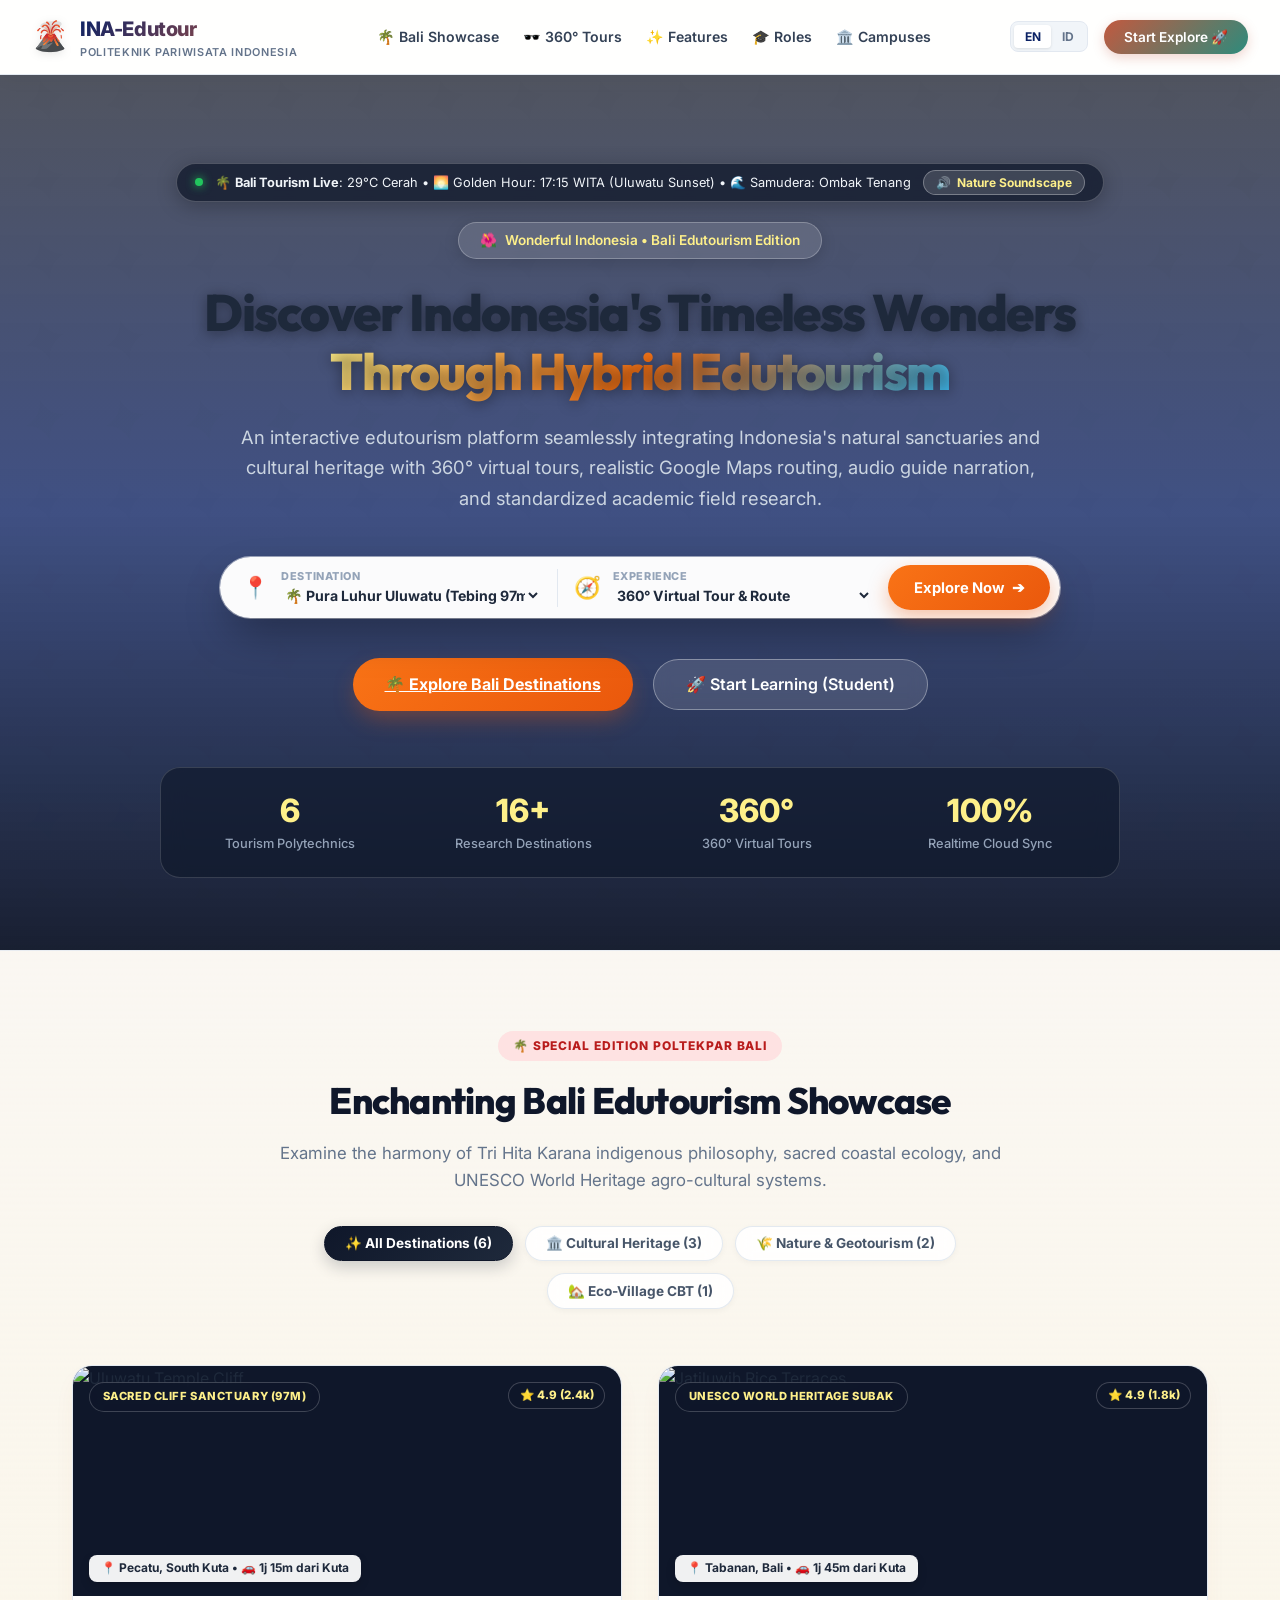
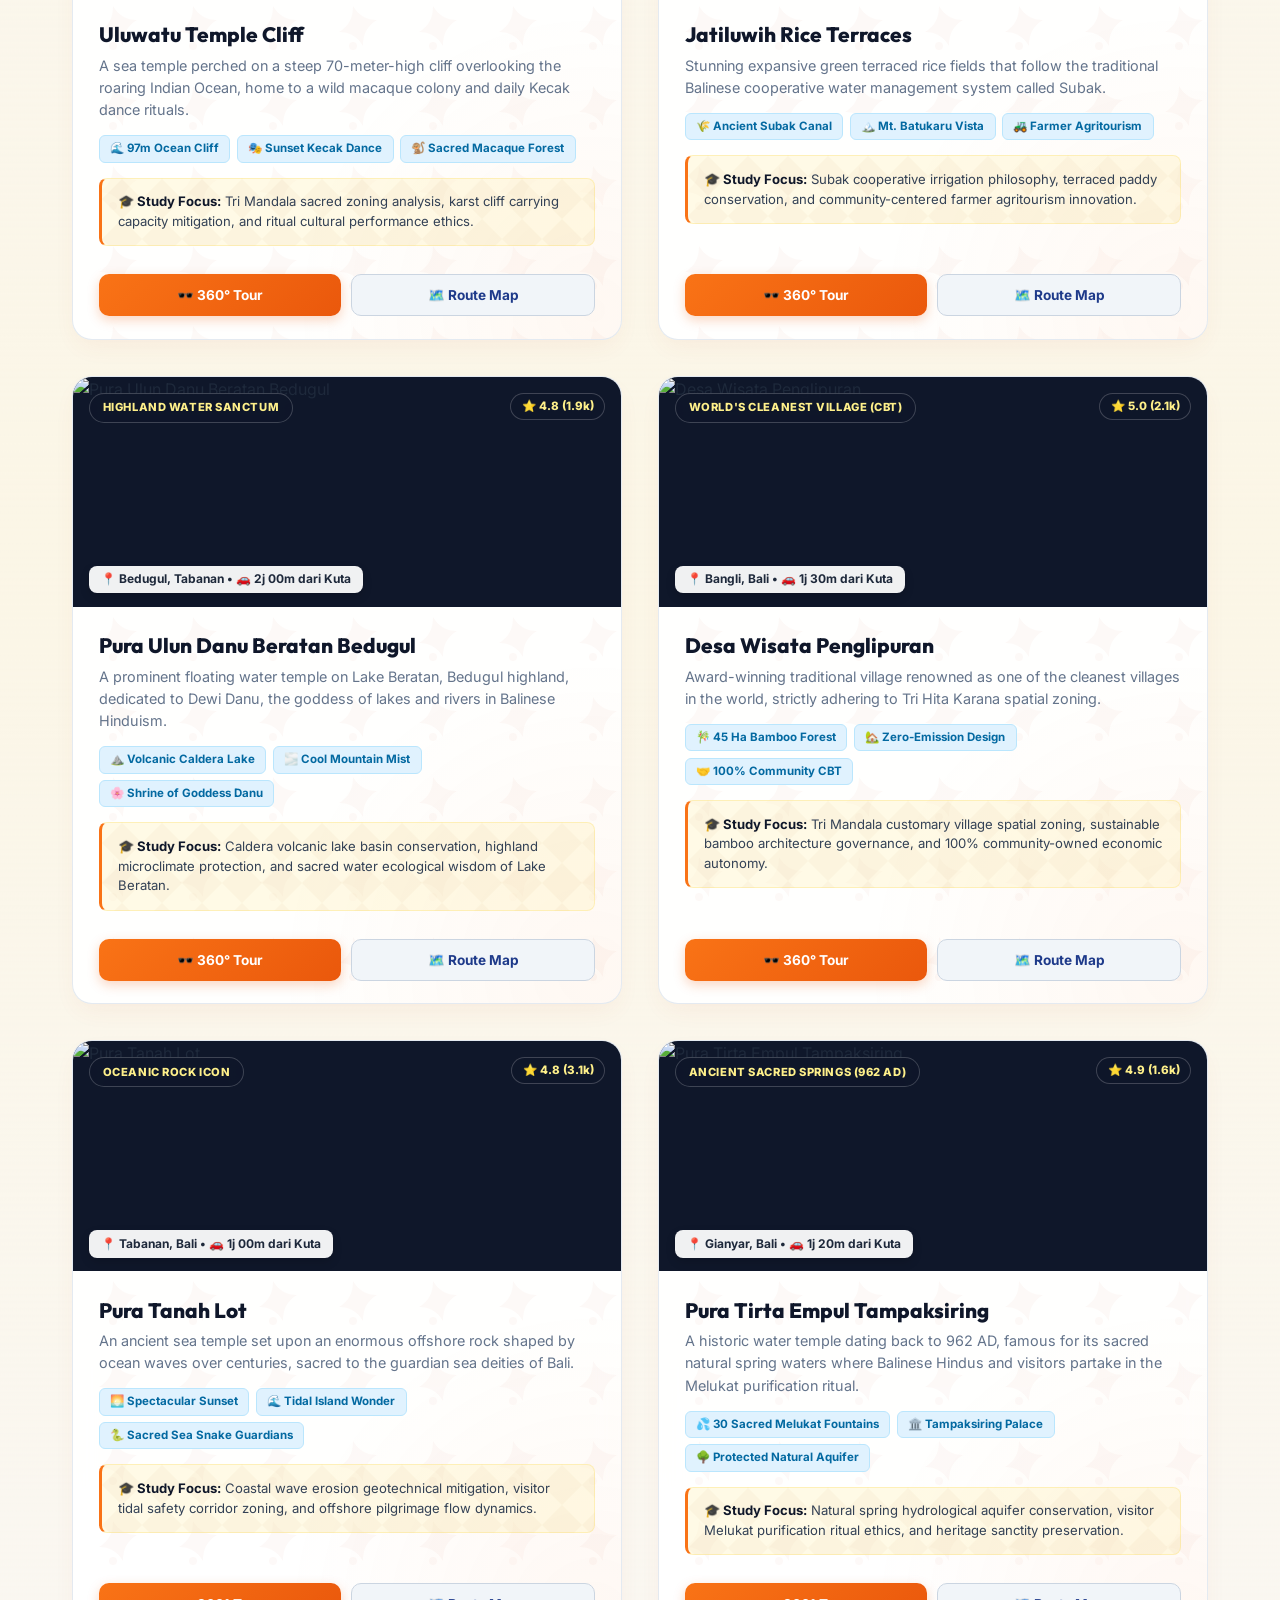
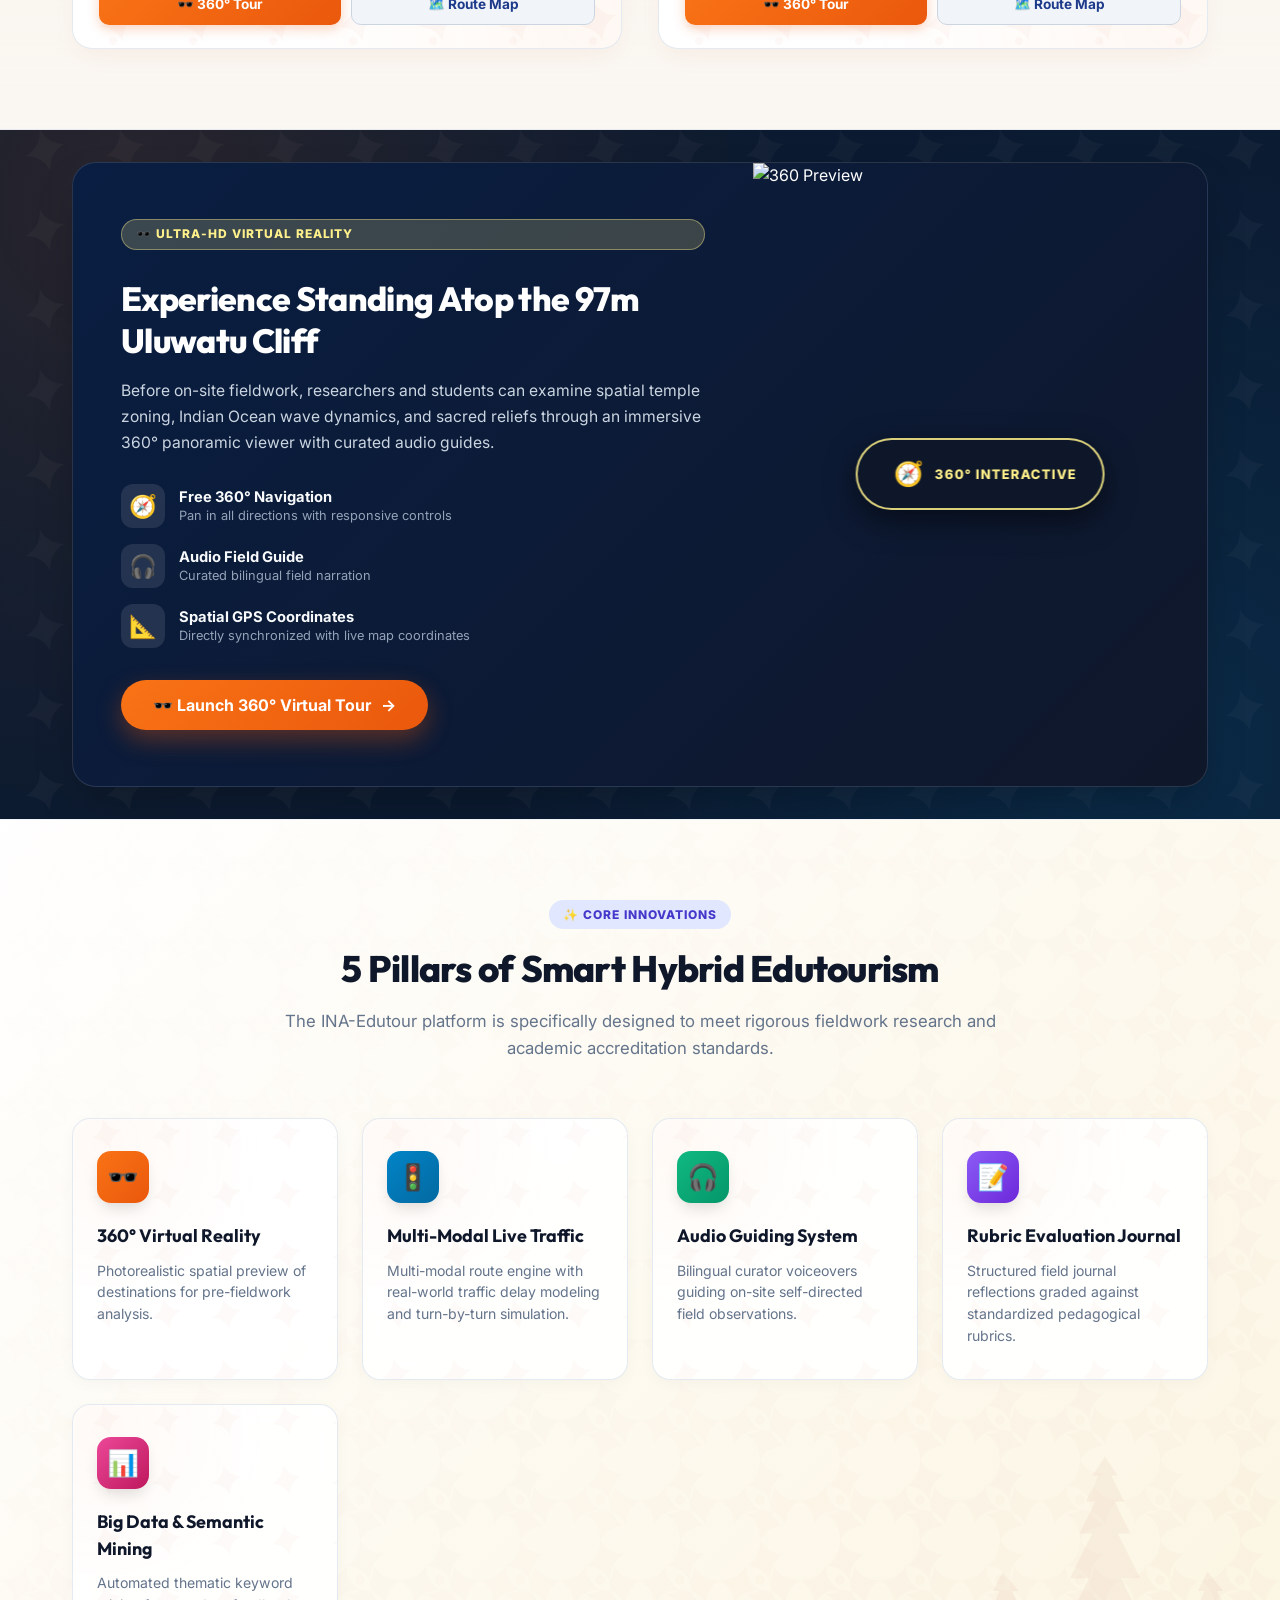
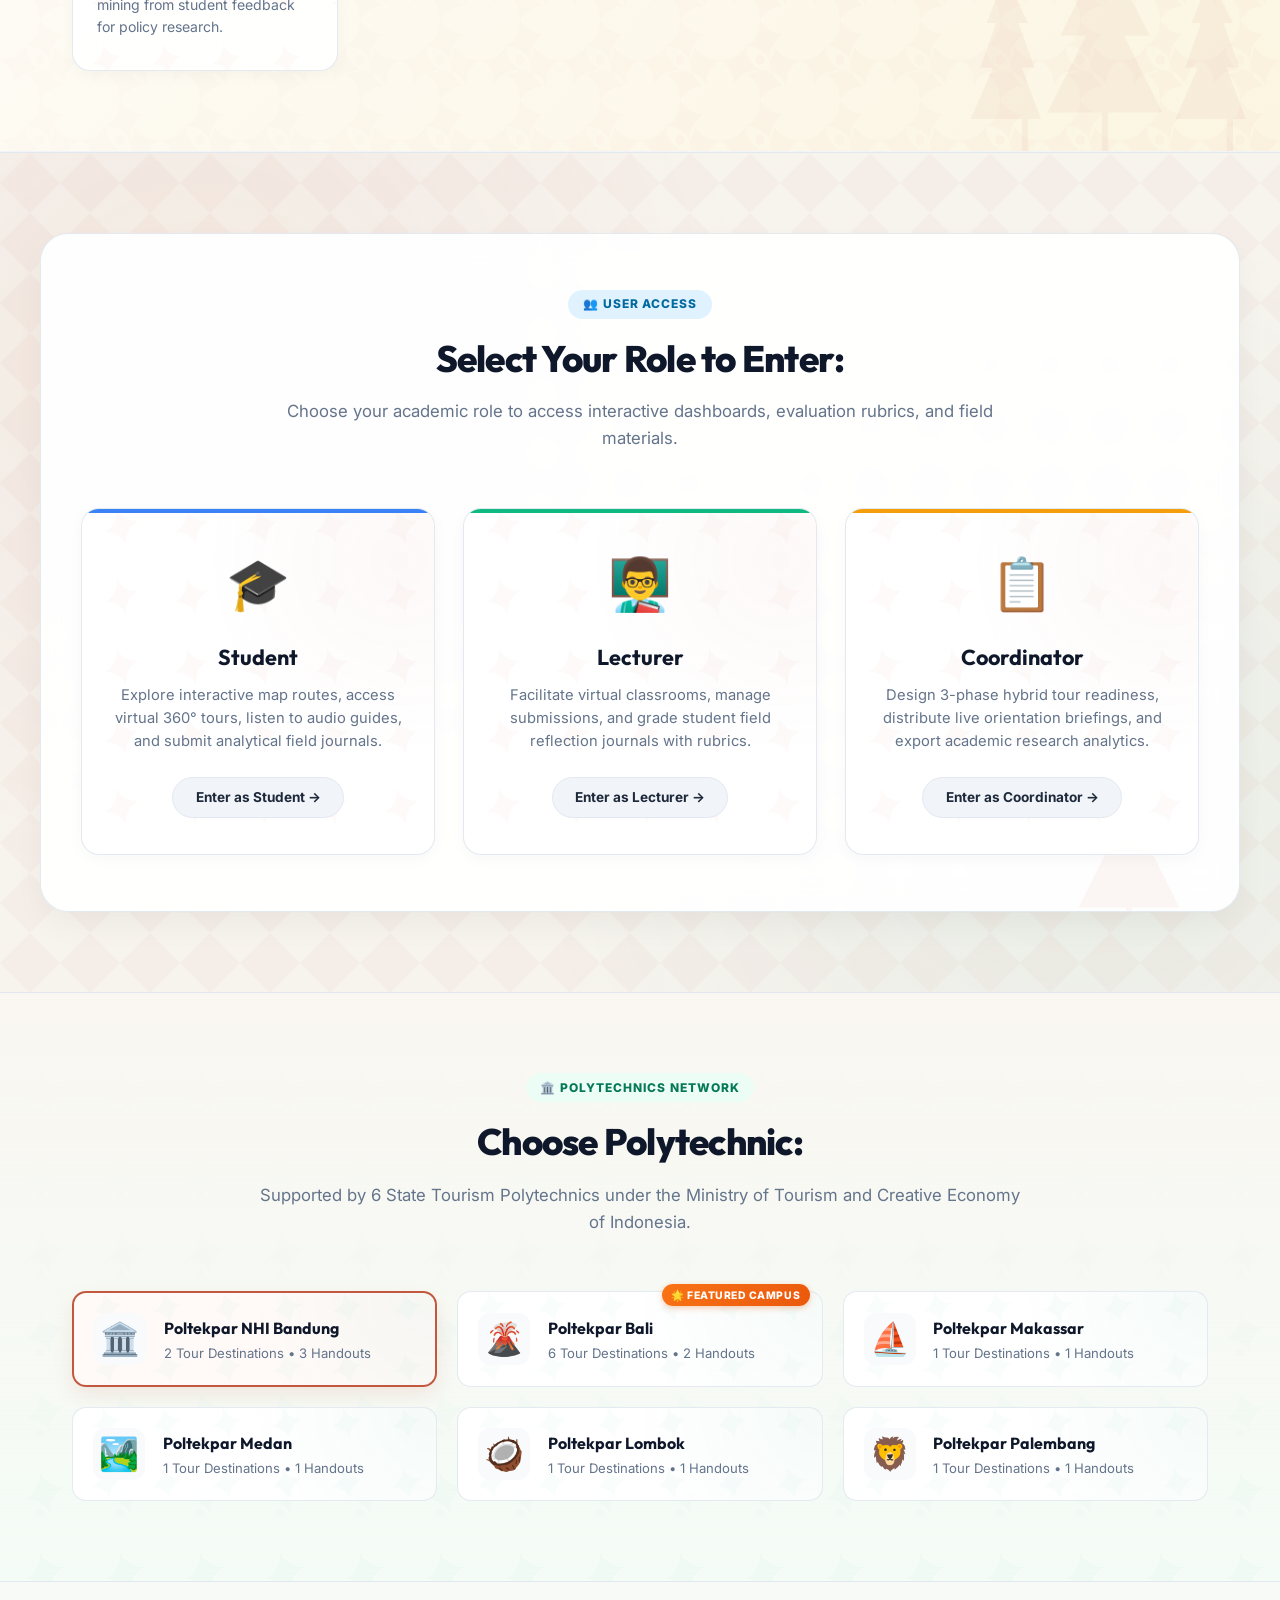
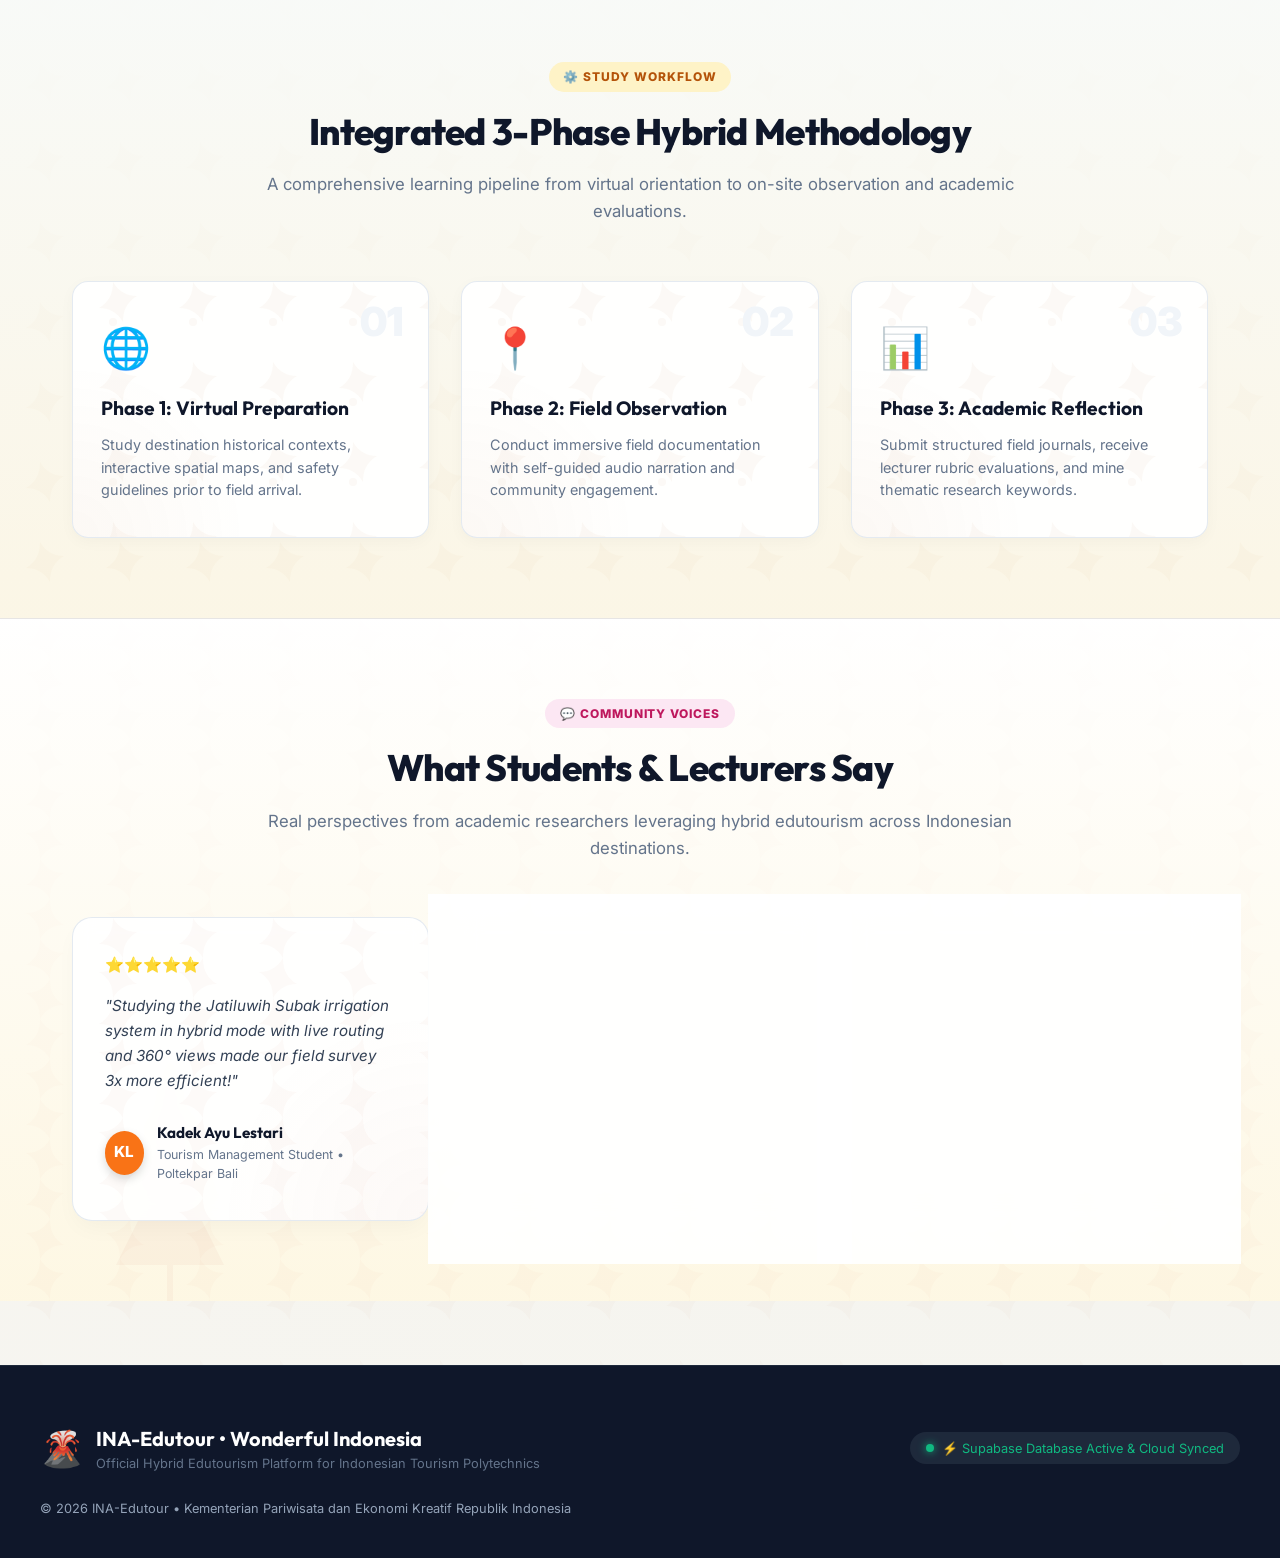
==== index.html @ e020bbe9 "feat: enrich cards and inner views with Balinese cultural motifs and frosted glass backgrounds" ====
<!DOCTYPE html>
<html lang="en">
<head>
  <meta charset="UTF-8">
  <meta name="viewport" content="width=device-width, initial-scale=1.0">
  <title>INA-Edutour | Hybrid Edutourism Platform</title>
  
  <!-- SEO Meta Tags -->
  <meta name="description" content="An interactive web-based hybrid edutourism platform for Indonesian tourism polytechnics. Connects virtual preparation, map explorer with 360° views, and post-tour student reflections.">
  <meta name="keywords" content="Edutourism, Tourism Polytechnics Indonesia, NHI Bandung, Bali, Makassar, Medan, Lombok, Palembang, Virtual Tour, Subak, Geopark">
  <meta name="author" content="Indonesian Tourism Polytechnics Group">

  <!-- Favicon Mock -->
  <link rel="icon" href="data:image/svg+xml,<svg xmlns=%22http://www.w3.org/2000/svg%22 viewBox=%220 0 100 100%22><text y=%22.9em%22 font-size=%2290%22>🌋</text></svg>">

  <!-- Leaflet Map CSS from CDN -->
  <link rel="stylesheet" href="https://unpkg.com/leaflet@1.9.4/dist/leaflet.css" 
        integrity="sha256-p4NxAoJBhIIN+hmNHrzRCf9tD/miZyoHS5obTRR9BMY=" 
        crossorigin=""/>

  <!-- Global Application Styling Custom Sheet -->
  <link rel="stylesheet" href="./style.css?v=2.7">
</head>
<body>

  <!-- Root Application Container -->
  <div id="app"></div>

  <!-- Leaflet Map JS from CDN -->
  <script src="https://unpkg.com/leaflet@1.9.4/dist/leaflet.js" 
          integrity="sha256-20nQCchB9co0qIjJZRGuk2/Z9VM+kNiyxNV1lvTlZBo=" 
          crossorigin=""></script>

  <!-- Supabase JS Client SDK from CDN -->
  <script src="https://cdn.jsdelivr.net/npm/@supabase/supabase-js@2"></script>
  <script src="./supabaseClient.js?v=2.7"></script>

  <!-- Static Data Store -->
  <script src="./data.js?v=2.7"></script>

  <!-- ES6 App Logic Entrypoint with Cache-Buster -->
  <script src="./app.js?v=2.7"></script>

</body>
</html>
---- style.css ----
/* Web-Based Hybrid Edutourism Platform - Styling */

@import url('https://fonts.googleapis.com/css2?family=Inter:wght@300;400;500;600;700&family=Outfit:wght@400;500;600;700;800&display=swap');

:root {
  /* Default Theme Tokens (NHI Bandung default) */
  --poly-primary: #0B2265;
  --poly-secondary: #D4AF37;
  --poly-accent: #1E3F66;
  --poly-bg-gradient: linear-gradient(135deg, #0B2265 0%, #1E3F66 100%);
  --poly-text-light: #F3F4F6;
  --poly-shadow: rgba(11, 34, 101, 0.12);

  /* Global Neutral Palette */
  --bg-main: #f8fafc;
  --bg-card: #ffffff;
  --border-color: #e2e8f0;
  --text-main: #1e293b;
  --text-muted: #64748b;
  --success: #10b981;
  --warning: #f59e0b;
  --danger: #ef4444;
  --glass-bg: rgba(255, 255, 255, 0.75);
  --glass-border: rgba(255, 255, 255, 0.4);

  /* Dimensions */
  --sidebar-w: 240px;
  --nav-h: 70px;
  --radius-sm: 8px;
  --radius-md: 12px;
  --radius-lg: 20px;

  /* Transitions */
  --transition-fast: 0.2s cubic-bezier(0.4, 0, 0.2, 1);
  --transition-normal: 0.35s cubic-bezier(0.4, 0, 0.2, 1);
}

/* Base resets & typography */
* {
  box-sizing: border-box;
  margin: 0;
  padding: 0;
}

body {
  font-family: 'Inter', -apple-system, BlinkMacSystemFont, "Segoe UI", Roboto, sans-serif;
  background-color: #faf7f2;
  background-image: 
    radial-gradient(circle at 10% 20%, rgba(249, 115, 22, 0.02) 0%, transparent 40%),
    radial-gradient(circle at 90% 80%, rgba(46, 139, 124, 0.02) 0%, transparent 40%),
    url("data:image/svg+xml,%3Csvg width='80' height='80' viewBox='0 0 80 80' xmlns='http://www.w3.org/2000/svg'%3E%3Cg fill='%23c2593f' fill-opacity='0.018' fill-rule='evenodd'%3E%3Cpath d='M40 0c6 10 14 14 24 14-10 6-14 14-14 26-6-10-14-14-24-14 10-6 14-14 14-26z'/%3E%3C/g%3E%3C/svg%3E");
  color: var(--text-main);
  line-height: 1.5;
  overflow-x: hidden;
  -webkit-font-smoothing: antialiased;
}

h1, h2, h3, h4, h5, h6 {
  font-family: 'Outfit', sans-serif;
  font-weight: 700;
  color: var(--text-main);
}

button, input, select, textarea {
  font-family: inherit;
  font-size: inherit;
  outline: none;
}

/* Animations */
@keyframes fadeIn {
  from { opacity: 0; transform: translateY(12px); }
  to { opacity: 1; transform: translateY(0); }
}

@keyframes pulseScale {
  0%, 100% { transform: scale(1); }
  50% { transform: scale(1.08); }
}

@keyframes slideInRight {
  from { transform: translateX(100%); opacity: 0; }
  to { transform: translateX(0); opacity: 1; }
}

.animate-fade {
  animation: fadeIn var(--transition-normal) forwards;
}

/* Scrollbar styling */
::-webkit-scrollbar {
  width: 6px;
  height: 6px;
}
::-webkit-scrollbar-track {
  background: transparent;
}
::-webkit-scrollbar-thumb {
  background: var(--border-color);
  border-radius: 4px;
}
::-webkit-scrollbar-thumb:hover {
  background: var(--text-muted);
}

/* Platform Frame Layout */
#app {
  display: flex;
  flex-direction: column;
  min-height: 100vh;
}

/* ============================================================= */
/* ENHANCED WELCOME & LANDING PAGE STYLES                         */
/* ============================================================= */

.welcome-screen {
  min-height: 100vh;
  background-color: #faf7f2;
  background-image: 
    radial-gradient(circle at 10% 15%, rgba(249, 115, 22, 0.035) 0%, transparent 45%),
    radial-gradient(circle at 90% 85%, rgba(46, 139, 124, 0.035) 0%, transparent 45%),
    url("data:image/svg+xml,%3Csvg width='80' height='80' viewBox='0 0 80 80' xmlns='http://www.w3.org/2000/svg'%3E%3Cg fill='%23c2593f' fill-opacity='0.022' fill-rule='evenodd'%3E%3Cpath d='M40 0c6 10 14 14 24 14-10 6-14 14-14 26-6-10-14-14-24-14 10-6 14-14 14-26z'/%3E%3C/g%3E%3C/svg%3E");
  display: flex;
  flex-direction: column;
  align-items: stretch;
  justify-content: flex-start;
  padding: 0;
  text-align: left;
  overflow-x: hidden;
}

/* Landing Top Navigation */
.landing-nav {
  position: sticky;
  top: 0;
  z-index: 1000;
  background: rgba(255, 255, 255, 0.94);
  backdrop-filter: blur(12px);
  -webkit-backdrop-filter: blur(12px);
  border-bottom: 1px solid rgba(226, 232, 240, 0.9);
  padding: 0.85rem 2rem;
  display: flex;
  align-items: center;
  justify-content: space-between;
  box-shadow: 0 4px 20px -2px rgba(0, 0, 0, 0.05);
}

.landing-nav-brand {
  display: flex;
  align-items: center;
  gap: 0.75rem;
  text-decoration: none;
  cursor: pointer;
}

.landing-nav-logo {
  font-size: 1.8rem;
  line-height: 1;
  filter: drop-shadow(0 2px 4px rgba(0,0,0,0.1));
}

.landing-nav-title {
  font-size: 1.25rem;
  font-weight: 800;
  background: linear-gradient(135deg, #0B2265 0%, #C2593F 100%);
  -webkit-background-clip: text;
  -webkit-text-fill-color: transparent;
  letter-spacing: -0.02em;
  display: block;
}

.landing-nav-subtitle {
  font-size: 0.68rem;
  font-weight: 600;
  color: #64748b;
  text-transform: uppercase;
  letter-spacing: 0.06em;
  display: block;
}

.landing-nav-links {
  display: flex;
  align-items: center;
  gap: 1.5rem;
}

.landing-nav-link {
  color: #334155;
  font-size: 0.88rem;
  font-weight: 600;
  text-decoration: none;
  transition: color var(--transition-fast);
  cursor: pointer;
}

.landing-nav-link:hover {
  color: #C2593F;
}

.landing-nav-actions {
  display: flex;
  align-items: center;
  gap: 1rem;
}

.landing-lang-toggle {
  display: flex;
  background: #f1f5f9;
  border-radius: var(--radius-sm);
  padding: 3px;
  border: 1px solid var(--border-color);
}

.landing-lang-btn {
  border: none;
  background: transparent;
  padding: 0.25rem 0.65rem;
  font-size: 0.75rem;
  font-weight: 700;
  border-radius: 4px;
  cursor: pointer;
  color: #64748b;
  transition: all var(--transition-fast);
}

.landing-lang-btn.active {
  background: #ffffff;
  color: #0B2265;
  box-shadow: 0 1px 3px rgba(0,0,0,0.1);
}

.landing-nav-cta {
  background: linear-gradient(135deg, #C2593F 0%, #2E8B7C 100%);
  color: white;
  border: none;
  padding: 0.55rem 1.25rem;
  border-radius: 9999px;
  font-weight: 600;
  font-size: 0.85rem;
  cursor: pointer;
  box-shadow: 0 4px 12px rgba(194, 89, 63, 0.25);
  transition: all var(--transition-fast);
}

.landing-nav-cta:hover {
  transform: translateY(-2px);
  box-shadow: 0 6px 16px rgba(194, 89, 63, 0.35);
}

/* Hero Section (Enhanced Wonderful Indonesia Tourism Edition) */
.landing-hero {
  position: relative;
  min-height: 88vh;
  display: flex;
  align-items: center;
  justify-content: center;
  background: linear-gradient(180deg, rgba(15, 23, 42, 0.72) 0%, rgba(11, 34, 101, 0.78) 50%, rgba(15, 23, 42, 0.96) 100%), 
              url('https://images.unsplash.com/photo-1537996194471-e657df975ab4?auto=format&fit=crop&w=2000&q=85') center/cover no-repeat;
  color: white;
  padding: 5.5rem 2rem 4.5rem;
  text-align: center;
}

.landing-hero-content {
  max-width: 980px;
  margin: 0 auto;
  z-index: 2;
  display: flex;
  flex-direction: column;
  align-items: center;
}

/* Live Island Status Capsule */
.hero-live-pill {
  display: inline-flex;
  align-items: center;
  gap: 0.75rem;
  background: rgba(15, 23, 42, 0.75);
  backdrop-filter: blur(12px);
  -webkit-backdrop-filter: blur(12px);
  border: 1px solid rgba(255, 255, 255, 0.22);
  padding: 0.4rem 1.15rem;
  border-radius: 9999px;
  font-size: 0.8rem;
  color: #f1f5f9;
  margin-bottom: 1.25rem;
  box-shadow: 0 4px 20px rgba(0, 0, 0, 0.25);
  flex-wrap: wrap;
  justify-content: center;
}

.live-dot {
  width: 8px;
  height: 8px;
  border-radius: 50%;
  background: #22c55e;
  box-shadow: 0 0 10px #22c55e;
  flex-shrink: 0;
}

.live-dot.pulse {
  animation: pulseLive 1.8s infinite;
}

@keyframes pulseLive {
  0% { box-shadow: 0 0 0 0 rgba(34, 197, 94, 0.7); }
  70% { box-shadow: 0 0 0 8px rgba(34, 197, 94, 0); }
  100% { box-shadow: 0 0 0 0 rgba(34, 197, 94, 0); }
}

.soundscape-toggle-btn {
  background: rgba(255, 255, 255, 0.15);
  border: 1px solid rgba(255, 255, 255, 0.3);
  color: #fef08a;
  padding: 0.25rem 0.75rem;
  border-radius: 9999px;
  font-size: 0.75rem;
  font-weight: 700;
  display: inline-flex;
  align-items: center;
  gap: 0.35rem;
  cursor: pointer;
  transition: all 0.2s ease;
}

.soundscape-toggle-btn:hover, .soundscape-toggle-btn.playing {
  background: #f97316;
  color: #ffffff;
  border-color: #f97316;
}

.landing-hero-badge {
  display: inline-flex;
  align-items: center;
  gap: 0.5rem;
  background: rgba(255, 255, 255, 0.12);
  backdrop-filter: blur(8px);
  border: 1px solid rgba(255, 255, 255, 0.25);
  padding: 0.45rem 1.3rem;
  border-radius: 9999px;
  font-size: 0.85rem;
  font-weight: 600;
  color: #fef08a;
  margin-bottom: 1.5rem;
  box-shadow: 0 4px 15px rgba(0,0,0,0.15);
}

.landing-hero h1 {
  font-size: 3.2rem;
  font-weight: 800;
  line-height: 1.16;
  margin-bottom: 1.25rem;
  letter-spacing: -0.03em;
  text-shadow: 0 2px 14px rgba(0,0,0,0.4);
}

.landing-hero-gradient-text {
  background: linear-gradient(135deg, #fef08a 0%, #f97316 50%, #38bdf8 100%);
  -webkit-background-clip: text;
  -webkit-text-fill-color: transparent;
}

.landing-hero p {
  font-size: 1.15rem;
  line-height: 1.65;
  color: #cbd5e1;
  max-width: 820px;
  margin-bottom: 1.5rem;
  font-weight: 400;
}

/* Horizontal Search & Experience Capsule */
.hero-search-capsule {
  display: flex;
  align-items: center;
  background: rgba(255, 255, 255, 0.98);
  backdrop-filter: blur(14px);
  -webkit-backdrop-filter: blur(14px);
  border-radius: 50px;
  padding: 0.5rem 0.6rem 0.5rem 1.4rem;
  box-shadow: 0 20px 45px -10px rgba(0, 0, 0, 0.4), 0 0 0 1px rgba(255, 255, 255, 0.5);
  width: 100%;
  max-width: 840px;
  margin: 1.25rem auto 2.5rem;
  gap: 1rem;
  color: #0f172a;
  text-align: left;
}

.search-field {
  display: flex;
  align-items: center;
  gap: 0.75rem;
  flex: 1;
}

.field-icon {
  font-size: 1.35rem;
}

.field-texts {
  display: flex;
  flex-direction: column;
  flex: 1;
  overflow: hidden;
}

.field-label {
  font-size: 0.68rem;
  font-weight: 800;
  color: #94a3b8;
  letter-spacing: 0.05em;
  text-transform: uppercase;
}

.field-select {
  border: none;
  background: transparent;
  font-size: 0.88rem;
  font-weight: 700;
  color: #1e293b;
  outline: none;
  cursor: pointer;
  padding: 2px 0;
  width: 100%;
}

.search-divider {
  width: 1px;
  height: 38px;
  background: #e2e8f0;
}

.hero-search-submit {
  background: linear-gradient(135deg, #f97316 0%, #ea580c 100%);
  color: #ffffff;
  border: none;
  border-radius: 40px;
  padding: 0.85rem 1.6rem;
  font-size: 0.92rem;
  font-weight: 700;
  display: inline-flex;
  align-items: center;
  gap: 0.5rem;
  cursor: pointer;
  transition: all 0.25s ease;
  box-shadow: 0 8px 20px rgba(234, 88, 12, 0.35);
  white-space: nowrap;
}

.hero-search-submit:hover {
  transform: scale(1.03);
  box-shadow: 0 12px 25px rgba(234, 88, 12, 0.5);
}

.landing-hero-btns {
  display: flex;
  align-items: center;
  justify-content: center;
  gap: 1.25rem;
  flex-wrap: wrap;
  margin-bottom: 3.5rem;
}

.hero-btn-primary {
  background: linear-gradient(135deg, #f97316 0%, #ea580c 100%);
  color: #ffffff;
  border: none;
  font-size: 1rem;
  font-weight: 700;
  padding: 0.9rem 2rem;
  border-radius: 9999px;
  cursor: pointer;
  box-shadow: 0 10px 25px -5px rgba(234, 88, 12, 0.4);
  transition: all var(--transition-fast);
  display: inline-flex;
  align-items: center;
  gap: 0.5rem;
}

.hero-btn-primary:hover {
  transform: translateY(-3px);
  box-shadow: 0 15px 30px -5px rgba(234, 88, 12, 0.55);
}

.hero-btn-secondary {
  background: rgba(255, 255, 255, 0.12);
  backdrop-filter: blur(8px);
  color: #ffffff;
  border: 1px solid rgba(255, 255, 255, 0.35);
  font-size: 1rem;
  font-weight: 600;
  padding: 0.9rem 2rem;
  border-radius: 9999px;
  cursor: pointer;
  transition: all var(--transition-fast);
  display: inline-flex;
  align-items: center;
  gap: 0.5rem;
}

.hero-btn-secondary:hover {
  background: rgba(255, 255, 255, 0.22);
  border-color: rgba(255, 255, 255, 0.6);
  transform: translateY(-3px);
}

/* Hero Stats Bar */
.landing-stats-grid {
  display: grid;
  grid-template-columns: repeat(4, 1fr);
  gap: 1.5rem;
  width: 100%;
  max-width: 960px;
  background: rgba(15, 23, 42, 0.65);
  backdrop-filter: blur(12px);
  border: 1px solid rgba(255, 255, 255, 0.15);
  border-radius: var(--radius-lg);
  padding: 1.5rem;
}

.landing-stat-item {
  display: flex;
  flex-direction: column;
  align-items: center;
  text-align: center;
}

.landing-stat-num {
  font-size: 2rem;
  font-weight: 800;
  color: #fef08a;
  line-height: 1.2;
}

.landing-stat-label {
  font-size: 0.8rem;
  color: #94a3b8;
  font-weight: 500;
  margin-top: 0.25rem;
}

/* ============================================================= */
/* BALINESE CULTURAL MOTIFS & THEMED BACKGROUND WRAPPERS         */
/* ============================================================= */
.landing-section-wrapper {
  width: 100%;
  position: relative;
  overflow: hidden;
}

/* 1. Featured Bali Showcase Section - Balinese Rice Terraces Parallax & Floral Motif */
.bali-showcase-section-wrap {
  background-color: #faf7f2;
  background-image: 
    linear-gradient(180deg, rgba(250, 247, 242, 0.93) 0%, rgba(254, 243, 199, 0.28) 50%, rgba(250, 247, 242, 0.95) 100%),
    url('https://images.unsplash.com/photo-1518548419970-58e3b4079ab2?auto=format&fit=crop&w=1920&q=70');
  background-size: cover;
  background-position: center;
  background-attachment: fixed;
  border-top: 1px solid rgba(226, 232, 240, 0.75);
  border-bottom: 1px solid rgba(226, 232, 240, 0.75);
  position: relative;
}

/* 2. VR Showcase Section - Translucent Sacred Gapura Pattern */
.vr-showcase-section-wrap {
  background-color: #0b1a30;
  background-image: 
    radial-gradient(circle at 10% 10%, rgba(249, 115, 22, 0.12) 0%, transparent 50%),
    radial-gradient(circle at 90% 90%, rgba(2, 132, 199, 0.15) 0%, transparent 50%),
    url("data:image/svg+xml,%3Csvg width='80' height='80' viewBox='0 0 80 80' xmlns='http://www.w3.org/2000/svg'%3E%3Cg fill='%23ffffff' fill-opacity='0.03' fill-rule='evenodd'%3E%3Cpath d='M40 0c6 10 14 14 24 14-10 6-14 14-14 26-6-10-14-14-24-14 10-6 14-14 14-26z'/%3E%3C/g%3E%3C/svg%3E");
}

/* 3. Smart Tourism Pillars - Balinese Floral Stone Carving & Candi Watermark */
.smart-pillars-section-wrap {
  background-color: #faf6f0;
  background-image: 
    linear-gradient(135deg, rgba(255, 255, 255, 0.95) 0%, rgba(254, 243, 199, 0.35) 100%),
    url("data:image/svg+xml,%3Csvg width='80' height='80' viewBox='0 0 80 80' xmlns='http://www.w3.org/2000/svg'%3E%3Cg fill='%23c2593f' fill-opacity='0.045' fill-rule='evenodd'%3E%3Cpath d='M40 0c6 10 14 14 24 14-10 6-14 14-14 26-6-10-14-14-24-14 10-6 14-14 14-26zm0 80c6-10 14-14 24-14-10-6-14-14-14-26-6 10-14 14-24 14 10 6 14 14 14 26zm40-40c-10 6-14 14-14 24-6-10-14-14-26-14 10-6 14-14 14-24 6 10 14 14 26 14zm-80 0c10 6 14 14 14 24 6-10 14-14 26-14-10-6-14-14-14-24-6 10-14 14-26 14z'/%3E%3Ccircle cx='40' cy='40' r='5'/%3E%3C/g%3E%3C/svg%3E");
  border-top: 1px solid #f1f5f9;
  border-bottom: 1px solid #f1f5f9;
  position: relative;
}

.smart-pillars-section-wrap::after {
  content: '';
  position: absolute;
  bottom: 0;
  right: 15px;
  width: 320px;
  height: 320px;
  background-image: url("data:image/svg+xml,%3Csvg xmlns='http://www.w3.org/2000/svg' viewBox='0 0 500 500' fill='%23c2593f' opacity='0.05'%3E%3Cpath d='M250 40 L230 70 L240 70 L220 110 L235 110 L210 160 L230 160 L195 230 L225 230 L180 320 L220 320 L160 440 L245 440 L245 500 L255 500 L255 440 L340 440 L280 320 L320 320 L275 230 L305 230 L270 160 L290 160 L265 110 L280 110 L260 70 L270 70 Z M90 220 L75 250 L85 250 L65 300 L80 300 L55 370 L75 370 L40 450 L120 450 L120 500 L130 500 L130 450 L150 450 L120 370 L140 370 L115 300 L130 300 L105 250 L115 250 Z M410 220 L395 250 L405 250 L385 300 L400 300 L375 370 L395 370 L360 450 L440 450 L440 500 L450 500 L450 450 L470 450 L440 370 L460 370 L435 300 L450 300 L425 250 L435 250 Z'/%3E%3C/svg%3E");
  background-repeat: no-repeat;
  background-position: bottom right;
  background-size: contain;
  pointer-events: none;
}

/* 4. Role Selection - Balinese Customary Motif Wrapper */
.roles-section-wrap {
  background-color: #f7f4ee;
  background-image: 
    radial-gradient(circle at 15% 25%, rgba(194, 89, 63, 0.07) 0%, transparent 45%),
    radial-gradient(circle at 85% 75%, rgba(46, 139, 124, 0.07) 0%, transparent 45%),
    url("data:image/svg+xml,%3Csvg width='60' height='60' viewBox='0 0 60 60' xmlns='http://www.w3.org/2000/svg'%3E%3Cg fill='%23c2593f' fill-opacity='0.035' fill-rule='evenodd'%3E%3Cpath d='M30 0L60 30L30 60L0 30Z'/%3E%3C/g%3E%3C/svg%3E");
  padding: 5rem 1.5rem;
  border-top: 1px solid #e2e8f0;
  border-bottom: 1px solid #e2e8f0;
  position: relative;
}

/* 5. Campuses Section - Indonesian Emerald Archipelagic Flora Watermark */
.campuses-section-wrap {
  background-color: #f8faf8;
  background-image: 
    linear-gradient(180deg, #faf7f2 0%, rgba(240, 253, 244, 0.5) 100%),
    url("data:image/svg+xml,%3Csvg width='80' height='80' viewBox='0 0 80 80' xmlns='http://www.w3.org/2000/svg'%3E%3Cg fill='%23059669' fill-opacity='0.035' fill-rule='evenodd'%3E%3Cpath d='M40 0c6 10 14 14 24 14-10 6-14 14-14 26-6-10-14-14-24-14 10-6 14-14 14-26z'/%3E%3Ccircle cx='40' cy='40' r='4'/%3E%3C/g%3E%3C/svg%3E");
  border-bottom: 1px solid #e2e8f0;
  position: relative;
}

/* 6. Methodology Section - Balinese Stone Carving Texture */
.methodology-section-wrap {
  background-color: #faf7f3;
  background-image: 
    linear-gradient(180deg, #f8faf8 0%, rgba(254, 243, 199, 0.3) 100%),
    url("data:image/svg+xml,%3Csvg width='80' height='80' viewBox='0 0 80 80' xmlns='http://www.w3.org/2000/svg'%3E%3Cg fill='%23b45309' fill-opacity='0.035' fill-rule='evenodd'%3E%3Cpath d='M40 0c6 10 14 14 24 14-10 6-14 14-14 26-6-10-14-14-24-14 10-6 14-14 14-26z'/%3E%3C/g%3E%3C/svg%3E");
  border-bottom: 1px solid #e7e5e4;
  position: relative;
}

/* 7. Testimonials Section - Sacred Temple Watermark & Golden Glow */
.testimonials-section-wrap {
  background-color: #fdfaf6;
  background-image: 
    linear-gradient(180deg, rgba(255, 255, 255, 0.95) 0%, rgba(254, 243, 199, 0.4) 100%),
    url("data:image/svg+xml,%3Csvg width='80' height='80' viewBox='0 0 80 80' xmlns='http://www.w3.org/2000/svg'%3E%3Cg fill='%23c2593f' fill-opacity='0.045' fill-rule='evenodd'%3E%3Cpath d='M40 0c6 10 14 14 24 14-10 6-14 14-14 26-6-10-14-14-24-14 10-6 14-14 14-26zm0 80c6-10 14-14 24-14-10-6-14-14-14-26-6 10-14 14-24 14 10 6 14 14 14 26z'/%3E%3C/g%3E%3C/svg%3E");
  position: relative;
}

.testimonials-section-wrap::before {
  content: '';
  position: absolute;
  bottom: 0;
  left: 20px;
  width: 300px;
  height: 300px;
  background-image: url("data:image/svg+xml,%3Csvg xmlns='http://www.w3.org/2000/svg' viewBox='0 0 500 500' fill='%23c2593f' opacity='0.045'%3E%3Cpath d='M250 40 L230 70 L240 70 L220 110 L235 110 L210 160 L230 160 L195 230 L225 230 L180 320 L220 320 L160 440 L245 440 L245 500 L255 500 L255 440 L340 440 L280 320 L320 320 L275 230 L305 230 L270 160 L290 160 L265 110 L280 110 L260 70 L270 70 Z'/%3E%3C/svg%3E");
  background-repeat: no-repeat;
  background-position: bottom left;
  background-size: contain;
  pointer-events: none;
}

/* Sections Common Layout */
.landing-section {
  padding: 5rem 2rem;
  max-width: 1200px;
  margin: 0 auto;
  width: 100%;
  position: relative;
  z-index: 1;
}

.landing-section-header {
  text-align: center;
  max-width: 780px;
  margin: 0 auto 3.5rem;
  position: relative;
  z-index: 1;
}

.landing-section-pill {
  display: inline-block;
  background: #fee2e2;
  color: #b91c1c;
  font-size: 0.75rem;
  font-weight: 800;
  text-transform: uppercase;
  letter-spacing: 0.08em;
  padding: 0.35rem 0.9rem;
  border-radius: 9999px;
  margin-bottom: 0.75rem;
}

.landing-section-header h2 {
  font-size: 2.3rem;
  font-weight: 800;
  color: #0f172a;
  margin-bottom: 0.75rem;
  letter-spacing: -0.02em;
}

.landing-section-header p {
  font-size: 1.05rem;
  color: #64748b;
  line-height: 1.6;
}

/* Bali Destinations Showcase Grid */
.dest-filter-tabs {
  display: flex;
  justify-content: center;
  gap: 0.75rem;
  flex-wrap: wrap;
  margin-top: 2rem;
}

.dest-filter-btn {
  border: 1.5px solid rgba(226, 232, 240, 0.95);
  background: rgba(255, 255, 255, 0.88);
  backdrop-filter: blur(8px);
  -webkit-backdrop-filter: blur(8px);
  color: #475569;
  padding: 0.55rem 1.25rem;
  border-radius: 9999px;
  font-size: 0.85rem;
  font-weight: 700;
  cursor: pointer;
  transition: all 0.2s cubic-bezier(0.4, 0, 0.2, 1);
  box-shadow: 0 2px 6px rgba(0,0,0,0.04);
}

.dest-filter-btn:hover {
  border-color: #f97316;
  color: #c2593f;
  background: rgba(255, 247, 237, 0.95);
  transform: translateY(-1px);
}

.dest-filter-btn.active {
  background: linear-gradient(135deg, #0f172a 0%, #1e293b 100%);
  color: #ffffff;
  border-color: #0f172a;
  box-shadow: 0 6px 16px rgba(15, 23, 42, 0.2);
}

.bali-dest-grid {
  display: grid;
  grid-template-columns: repeat(auto-fit, minmax(360px, 1fr));
  gap: 2.25rem;
}

.bali-dest-card {
  background-color: rgba(255, 255, 255, 0.94);
  background-image: 
    radial-gradient(circle at 95% 95%, rgba(249, 115, 22, 0.05) 0%, transparent 40%),
    url("data:image/svg+xml,%3Csvg width='80' height='80' viewBox='0 0 80 80' xmlns='http://www.w3.org/2000/svg'%3E%3Cg fill='%23c2593f' fill-opacity='0.035' fill-rule='evenodd'%3E%3Cpath d='M40 0c6 10 14 14 24 14-10 6-14 14-14 26-6-10-14-14-24-14 10-6 14-14 14-26z'/%3E%3Ccircle cx='40' cy='40' r='4'/%3E%3C/g%3E%3C/svg%3E");
  backdrop-filter: blur(12px);
  -webkit-backdrop-filter: blur(12px);
  border-radius: 20px;
  border: 1.5px solid rgba(226, 232, 240, 0.9);
  overflow: hidden;
  box-shadow: 0 10px 25px -5px rgba(194, 89, 63, 0.07);
  transition: all 0.35s cubic-bezier(0.16, 1, 0.3, 1);
  display: flex;
  flex-direction: column;
  position: relative;
}

.bali-dest-card:hover {
  transform: translateY(-8px);
  box-shadow: 0 22px 40px -10px rgba(194, 89, 63, 0.22);
  border-color: #f97316;
}

.bali-dest-img-wrap {
  position: relative;
  height: 230px;
  width: 100%;
  overflow: hidden;
  background: #0f172a;
}

.bali-dest-img {
  width: 100%;
  height: 100%;
  object-fit: cover;
  transition: transform 0.6s cubic-bezier(0.16, 1, 0.3, 1);
}

.bali-dest-card:hover .bali-dest-img {
  transform: scale(1.08);
}

.bali-dest-tag {
  position: absolute;
  top: 1rem;
  left: 1rem;
  background: rgba(15, 23, 42, 0.78);
  backdrop-filter: blur(8px);
  -webkit-backdrop-filter: blur(8px);
  color: #fef08a;
  font-size: 0.7rem;
  font-weight: 800;
  text-transform: uppercase;
  letter-spacing: 0.05em;
  padding: 0.35rem 0.8rem;
  border-radius: 9999px;
  border: 1px solid rgba(255, 255, 255, 0.2);
}

.bali-dest-top-badges {
  position: absolute;
  top: 1rem;
  right: 1rem;
  display: flex;
  gap: 0.4rem;
}

.bali-dest-rating {
  background: rgba(15, 23, 42, 0.82);
  backdrop-filter: blur(6px);
  -webkit-backdrop-filter: blur(6px);
  color: #fef08a;
  font-size: 0.72rem;
  font-weight: 800;
  padding: 0.25rem 0.65rem;
  border-radius: 9999px;
  border: 1px solid rgba(255, 255, 255, 0.2);
}

.bali-dest-location {
  position: absolute;
  bottom: 0.85rem;
  left: 1rem;
  background: rgba(255, 255, 255, 0.94);
  backdrop-filter: blur(6px);
  -webkit-backdrop-filter: blur(6px);
  color: #1e293b;
  font-size: 0.75rem;
  font-weight: 700;
  padding: 0.3rem 0.75rem;
  border-radius: 8px;
  box-shadow: 0 4px 10px rgba(0,0,0,0.15);
}

.bali-dest-body {
  padding: 1.6rem 1.6rem 1.4rem;
  display: flex;
  flex-direction: column;
  flex: 1;
}

.bali-dest-body h3 {
  font-size: 1.3rem;
  font-weight: 800;
  color: #0f172a;
  margin-bottom: 0.4rem;
  line-height: 1.3;
}

.bali-dest-body p {
  color: #64748b;
  font-size: 0.9rem;
  line-height: 1.55;
  margin-bottom: 0.85rem;
}

.bali-dest-highlights {
  display: flex;
  flex-wrap: wrap;
  gap: 0.4rem;
  margin-bottom: 0.95rem;
}

.highlight-pill {
  font-size: 0.72rem;
  font-weight: 700;
  color: #0369a1;
  background: #e0f2fe;
  padding: 0.25rem 0.65rem;
  border-radius: 6px;
  border: 1px solid #bae6fd;
}

.bali-dest-focus-box {
  background-color: rgba(254, 243, 199, 0.45);
  background-image: url("data:image/svg+xml,%3Csvg width='40' height='40' viewBox='0 0 40 40' xmlns='http://www.w3.org/2000/svg'%3E%3Cg fill='%23b45309' fill-opacity='0.035' fill-rule='evenodd'%3E%3Cpath d='M20 0L40 20L20 40L0 20Z'/%3E%3C/g%3E%3C/svg%3E");
  border-left: 3.5px solid #f97316;
  border-top: 1px solid rgba(253, 230, 138, 0.5);
  border-right: 1px solid rgba(253, 230, 138, 0.5);
  border-bottom: 1px solid rgba(253, 230, 138, 0.5);
  border-radius: 8px;
  padding: 0.85rem 1rem;
  margin-bottom: 1.25rem;
  font-size: 0.82rem;
  color: #334155;
  line-height: 1.5;
}

.bali-dest-focus-box strong {
  color: #0f172a;
}

.bali-card-actions {
  margin-top: auto;
  display: flex;
  gap: 0.65rem;
  padding-top: 0.5rem;
}

.bali-dest-action-btn {
  flex: 1;
  padding: 0.75rem 0.85rem;
  border-radius: 10px;
  font-weight: 700;
  font-size: 0.85rem;
  cursor: pointer;
  display: flex;
  align-items: center;
  justify-content: center;
  gap: 0.4rem;
  transition: all 0.25s ease;
  border: none;
}

.bali-btn-360 {
  background: linear-gradient(135deg, #f97316 0%, #ea580c 100%);
  color: #ffffff;
  box-shadow: 0 4px 12px rgba(234, 88, 12, 0.25);
}

.bali-btn-360:hover {
  transform: translateY(-2px);
  box-shadow: 0 8px 18px rgba(234, 88, 12, 0.4);
}

.bali-btn-route {
  background: #f1f5f9;
  color: #1e3a8a;
  border: 1.5px solid #cbd5e1;
}

.bali-btn-route:hover {
  background: #e2e8f0;
  color: #0f172a;
  border-color: #94a3b8;
  transform: translateY(-2px);
}

/* ============================================================= */
/* CINEMATIC 360 VR SHOWCASE BANNER                              */
/* ============================================================= */
.vr-banner-card {
  background: linear-gradient(135deg, #091e42 0%, #0f172a 100%);
  border-radius: 24px;
  overflow: hidden;
  color: #ffffff;
  display: grid;
  grid-template-columns: 1.2fr 0.8fr;
  border: 1px solid rgba(255, 255, 255, 0.12);
  box-shadow: 0 20px 45px -10px rgba(0, 0, 0, 0.25);
}

.vr-banner-content {
  padding: 3.5rem 3rem;
  display: flex;
  flex-direction: column;
  justify-content: center;
}

.vr-banner-content h2 {
  font-size: 2.1rem;
  font-weight: 800;
  color: #ffffff;
  line-height: 1.25;
  margin: 1rem 0;
  letter-spacing: -0.02em;
}

.vr-banner-content p {
  font-size: 0.98rem;
  line-height: 1.65;
  color: #cbd5e1;
  margin-bottom: 1.75rem;
}

.vr-feature-chips {
  display: flex;
  flex-direction: column;
  gap: 1rem;
  margin-bottom: 2rem;
}

.vr-chip {
  display: flex;
  align-items: center;
  gap: 0.85rem;
}

.vr-chip .chip-icon {
  font-size: 1.4rem;
  background: rgba(255, 255, 255, 0.1);
  width: 44px;
  height: 44px;
  border-radius: 12px;
  display: flex;
  align-items: center;
  justify-content: center;
  flex-shrink: 0;
}

.vr-chip strong {
  font-size: 0.92rem;
  color: #f8fafc;
  display: block;
}

.vr-chip p {
  font-size: 0.8rem;
  color: #94a3b8;
  margin: 0;
  line-height: 1.3;
}

.vr-banner-cta-btn {
  background: linear-gradient(135deg, #f97316 0%, #ea580c 100%);
  color: #ffffff;
  border: none;
  border-radius: 9999px;
  padding: 0.95rem 2rem;
  font-size: 1rem;
  font-weight: 700;
  display: inline-flex;
  align-items: center;
  gap: 0.6rem;
  cursor: pointer;
  transition: all 0.25s ease;
  box-shadow: 0 10px 25px rgba(234, 88, 12, 0.35);
  align-self: flex-start;
}

.vr-banner-cta-btn:hover {
  transform: translateY(-3px);
  box-shadow: 0 15px 30px rgba(234, 88, 12, 0.55);
}

.vr-banner-visual {
  position: relative;
  min-height: 380px;
  overflow: hidden;
}

.vr-visual-img {
  width: 100%;
  height: 100%;
  object-fit: cover;
}

.vr-compass-badge {
  position: absolute;
  top: 50%;
  left: 50%;
  transform: translate(-50%, -50%);
  background: rgba(15, 23, 42, 0.88);
  backdrop-filter: blur(10px);
  -webkit-backdrop-filter: blur(10px);
  border: 2px solid rgba(254, 240, 138, 0.85);
  padding: 1rem 1.6rem;
  border-radius: 9999px;
  display: flex;
  align-items: center;
  gap: 0.65rem;
  box-shadow: 0 10px 30px rgba(0, 0, 0, 0.5);
}

.compass-icon {
  font-size: 1.5rem;
  animation: spinCompass 8s linear infinite;
}

@keyframes spinCompass {
  from { transform: rotate(0deg); }
  to { transform: rotate(360deg); }
}

.compass-text {
  font-size: 0.82rem;
  font-weight: 800;
  letter-spacing: 0.08em;
  color: #fef08a;
  white-space: nowrap;
}

/* ============================================================= */
/* SMART TOURISM PILLARS                                         */
/* ============================================================= */
.smart-pillars-grid {
  display: grid;
  grid-template-columns: repeat(auto-fit, minmax(210px, 1fr));
  gap: 1.5rem;
}

.pillar-card {
  background-color: rgba(255, 255, 255, 0.93);
  background-image: 
    radial-gradient(circle at 10% 10%, rgba(249, 115, 22, 0.04) 0%, transparent 50%),
    url("data:image/svg+xml,%3Csvg width='60' height='60' viewBox='0 0 60 60' xmlns='http://www.w3.org/2000/svg'%3E%3Cg fill='%23c2593f' fill-opacity='0.03' fill-rule='evenodd'%3E%3Cpath d='M30 0c5 8 10 11 18 11-8 5-11 10-11 19-5-8-10-11-18-11 8-5 11-10 11-19z'/%3E%3C/g%3E%3C/svg%3E");
  backdrop-filter: blur(10px);
  -webkit-backdrop-filter: blur(10px);
  border: 1.5px solid rgba(226, 232, 240, 0.9);
  border-radius: 18px;
  padding: 2rem 1.5rem;
  box-shadow: 0 4px 15px rgba(0, 0, 0, 0.03);
  transition: all 0.3s ease;
  display: flex;
  flex-direction: column;
}

.pillar-card:hover {
  transform: translateY(-6px);
  box-shadow: 0 15px 30px -5px rgba(194, 89, 63, 0.12);
  border-color: #f97316;
}

.pillar-icon-box {
  width: 52px;
  height: 52px;
  border-radius: 14px;
  display: flex;
  align-items: center;
  justify-content: center;
  font-size: 1.6rem;
  color: white;
  margin-bottom: 1.25rem;
  box-shadow: 0 8px 16px -4px rgba(0,0,0,0.15);
}

.pillar-card h3 {
  font-size: 1.12rem;
  font-weight: 700;
  color: #0f172a;
  margin-bottom: 0.6rem;
}

.pillar-card p {
  font-size: 0.88rem;
  color: #64748b;
  line-height: 1.55;
  margin: 0;
}

/* ============================================================= */
/* TESTIMONIALS & ACADEMIC VOICES                                */
/* ============================================================= */
.testimonials-grid {
  display: grid;
  grid-template-columns: repeat(auto-fit, minmax(320px, 1fr));
  gap: 2rem;
}

.testimonial-card {
  background-color: rgba(255, 255, 255, 0.93);
  background-image: 
    radial-gradient(circle at 100% 100%, rgba(194, 89, 63, 0.04) 0%, transparent 45%),
    url("data:image/svg+xml,%3Csvg width='80' height='80' viewBox='0 0 80 80' xmlns='http://www.w3.org/2000/svg'%3E%3Cg fill='%23c2593f' fill-opacity='0.03' fill-rule='evenodd'%3E%3Cpath d='M40 0c6 10 14 14 24 14-10 6-14 14-14 26-6-10-14-14-24-14 10-6 14-14 14-26zm0 80c6-10 14-14 24-14-10-6-14-14-14-26-6 10-14 14-24 14 10 6 14 14 14 26z'/%3E%3C/g%3E%3C/svg%3E");
  backdrop-filter: blur(10px);
  -webkit-backdrop-filter: blur(10px);
  border-radius: 20px;
  border: 1.5px solid rgba(226, 232, 240, 0.9);
  padding: 2.25rem 2rem;
  box-shadow: 0 10px 25px -5px rgba(0,0,0,0.04);
  display: flex;
  flex-direction: column;
  justify-content: space-between;
  transition: all 0.3s ease;
}

.testimonial-card:hover {
  transform: translateY(-5px);
  box-shadow: 0 15px 35px -5px rgba(0,0,0,0.08);
}

.testimonial-stars {
  margin-bottom: 1rem;
  font-size: 0.95rem;
}

.testimonial-text {
  font-size: 0.95rem;
  line-height: 1.65;
  color: #334155;
  font-style: italic;
  margin-bottom: 1.75rem;
  flex: 1;
}

.testimonial-author {
  display: flex;
  align-items: center;
  gap: 0.85rem;
}

.author-avatar {
  width: 44px;
  height: 44px;
  border-radius: 50%;
  color: white;
  font-weight: 800;
  font-size: 0.95rem;
  display: flex;
  align-items: center;
  justify-content: center;
  box-shadow: 0 4px 10px rgba(0,0,0,0.15);
}

.testimonial-author h4 {
  font-size: 0.95rem;
  font-weight: 700;
  color: #0f172a;
  margin: 0;
}

.testimonial-author p {
  font-size: 0.78rem;
  color: #64748b;
  margin: 2px 0 0;
}

/* Role Selection Cards */
.roles-wrapper {
  background: rgba(255, 255, 255, 0.95);
  backdrop-filter: blur(14px);
  -webkit-backdrop-filter: blur(14px);
  border-radius: 28px;
  padding: 3.5rem 2.5rem;
  box-shadow: 0 15px 35px -5px rgba(0, 0, 0, 0.05);
  border: 1.5px solid rgba(226, 232, 240, 0.95);
  max-width: 1200px;
  margin: 0 auto;
  position: relative;
  overflow: hidden;
}

.roles-wrapper::after {
  content: '';
  position: absolute;
  bottom: -30px;
  right: -30px;
  width: 280px;
  height: 280px;
  background-image: url("data:image/svg+xml,%3Csvg xmlns='http://www.w3.org/2000/svg' viewBox='0 0 500 500' fill='%23c2593f' opacity='0.05'%3E%3Cpath d='M250 40 L230 70 L240 70 L220 110 L235 110 L210 160 L230 160 L195 230 L225 230 L180 320 L220 320 L160 440 L245 440 L245 500 L255 500 L255 440 L340 440 L280 320 L320 320 L275 230 L305 230 L270 160 L290 160 L265 110 L280 110 L260 70 L270 70 Z'/%3E%3C/svg%3E");
  background-repeat: no-repeat;
  background-size: contain;
  pointer-events: none;
}

.welcome-grid {
  display: grid;
  grid-template-columns: repeat(3, 1fr);
  gap: 1.75rem;
  width: 100%;
  position: relative;
  z-index: 1;
}

.welcome-card {
  background-color: rgba(255, 255, 255, 0.93);
  background-image: 
    radial-gradient(circle at 90% 15%, rgba(194, 89, 63, 0.04) 0%, transparent 45%),
    url("data:image/svg+xml,%3Csvg width='70' height='70' viewBox='0 0 70 70' xmlns='http://www.w3.org/2000/svg'%3E%3Cg fill='%23c2593f' fill-opacity='0.03' fill-rule='evenodd'%3E%3Cpath d='M35 0c5 9 12 12 21 12-9 5-12 12-12 23-5-9-12-12-21-12 9-5 12-12 12-23z'/%3E%3C/g%3E%3C/svg%3E");
  backdrop-filter: blur(10px);
  -webkit-backdrop-filter: blur(10px);
  border: 1.5px solid rgba(226, 232, 240, 0.95);
  border-radius: 18px;
  padding: 2.25rem 1.75rem;
  cursor: pointer;
  transition: all 0.3s cubic-bezier(0.16, 1, 0.3, 1);
  box-shadow: 0 4px 15px rgba(0,0,0,0.03);
  display: flex;
  flex-direction: column;
  align-items: center;
  text-align: center;
  position: relative;
  overflow: hidden;
}

.welcome-card::before {
  content: '';
  position: absolute;
  top: 0;
  left: 0;
  right: 0;
  height: 4px;
  background: transparent;
  transition: background 0.3s;
}

.welcome-card[data-role="student"]::before { background: #3b82f6; }
.welcome-card[data-role="lecturer"]::before { background: #10b981; }
.welcome-card[data-role="coordinator"]::before { background: #f59e0b; }

.welcome-card:hover {
  transform: translateY(-8px);
  border-color: #cbd5e1;
  box-shadow: 0 20px 30px -10px rgba(0,0,0,0.1);
}

.welcome-card-icon {
  font-size: 3.2rem;
  margin-bottom: 1.25rem;
}

.welcome-card h3 {
  font-size: 1.35rem;
  font-weight: 700;
  color: #0f172a;
  margin-bottom: 0.65rem;
}

.welcome-card p {
  color: #64748b;
  font-size: 0.92rem;
  line-height: 1.55;
  margin-bottom: 1.5rem;
  flex: 1;
}

.welcome-card-btn {
  background: #f1f5f9;
  color: #1e293b;
  border: 1px solid #e2e8f0;
  padding: 0.6rem 1.4rem;
  border-radius: 9999px;
  font-size: 0.85rem;
  font-weight: 700;
  transition: all var(--transition-fast);
}

.welcome-card:hover .welcome-card-btn {
  background: #0f172a;
  color: #ffffff;
  border-color: #0f172a;
}

/* Polytechnics Campuses Grid */
.poly-selection-grid {
  display: grid;
  grid-template-columns: repeat(3, 1fr);
  gap: 1.25rem;
  width: 100%;
}

.poly-badge-card {
  background-color: rgba(255, 255, 255, 0.93);
  background-image: 
    radial-gradient(circle at 100% 0%, rgba(5, 150, 105, 0.04) 0%, transparent 50%),
    url("data:image/svg+xml,%3Csvg width='60' height='60' viewBox='0 0 60 60' xmlns='http://www.w3.org/2000/svg'%3E%3Cg fill='%23059669' fill-opacity='0.025' fill-rule='evenodd'%3E%3Cpath d='M30 0c5 8 10 11 18 11-8 5-11 10-11 19-5-8-10-11-18-11 8-5 11-10 11-19z'/%3E%3C/g%3E%3C/svg%3E");
  backdrop-filter: blur(8px);
  -webkit-backdrop-filter: blur(8px);
  border: 1.5px solid rgba(226, 232, 240, 0.9);
  border-radius: 14px;
  padding: 1.25rem;
  cursor: pointer;
  display: flex;
  align-items: center;
  gap: 1.1rem;
  transition: all var(--transition-fast);
  position: relative;
}

.poly-badge-card:hover {
  transform: translateY(-3px);
  box-shadow: 0 8px 20px rgba(0,0,0,0.06);
  border-color: #059669;
}

.poly-badge-card.active-border {
  border: 2px solid #C2593F;
  background-color: rgba(255, 250, 248, 0.96);
  box-shadow: 0 8px 20px rgba(194, 89, 63, 0.12);
}

.poly-badge-logo {
  font-size: 2rem;
  background: #f8fafc;
  width: 52px;
  height: 52px;
  display: flex;
  align-items: center;
  justify-content: center;
  border-radius: 12px;
  flex-shrink: 0;
}

.poly-badge-info h4 {
  font-size: 1rem;
  font-weight: 700;
  color: #0f172a;
  margin-bottom: 0.25rem;
}

.poly-badge-info p {
  font-size: 0.82rem;
  color: #64748b;
}

.poly-special-pill {
  position: absolute;
  top: -8px;
  right: 12px;
  background: linear-gradient(135deg, #f97316 0%, #ea580c 100%);
  color: white;
  font-size: 0.65rem;
  font-weight: 800;
  padding: 0.2rem 0.6rem;
  border-radius: 9999px;
  text-transform: uppercase;
  letter-spacing: 0.05em;
  box-shadow: 0 2px 6px rgba(234, 88, 12, 0.3);
}

/* Hybrid Method 3-Phase Layout */
.method-grid {
  display: grid;
  grid-template-columns: repeat(3, 1fr);
  gap: 2rem;
}

.method-card {
  background-color: rgba(255, 255, 255, 0.93);
  background-image: 
    radial-gradient(circle at 0% 100%, rgba(180, 83, 9, 0.04) 0%, transparent 40%),
    url("data:image/svg+xml,%3Csvg width='80' height='80' viewBox='0 0 80 80' xmlns='http://www.w3.org/2000/svg'%3E%3Cg fill='%23b45309' fill-opacity='0.03' fill-rule='evenodd'%3E%3Cpath d='M40 0c6 10 14 14 24 14-10 6-14 14-14 26-6-10-14-14-24-14 10-6 14-14 14-26z'/%3E%3Ccircle cx='40' cy='40' r='4'/%3E%3C/g%3E%3C/svg%3E");
  backdrop-filter: blur(10px);
  -webkit-backdrop-filter: blur(10px);
  border-radius: 16px;
  border: 1.5px solid rgba(226, 232, 240, 0.9);
  padding: 2.25rem 1.75rem;
  position: relative;
  box-shadow: 0 4px 15px rgba(0,0,0,0.03);
}

.method-step-num {
  position: absolute;
  top: 1.25rem;
  right: 1.5rem;
  font-size: 2.5rem;
  font-weight: 900;
  color: #f1f5f9;
  line-height: 1;
}

.method-card-icon {
  font-size: 2.5rem;
  margin-bottom: 1rem;
}

.method-card h3 {
  font-size: 1.2rem;
  font-weight: 700;
  color: #0f172a;
  margin-bottom: 0.75rem;
}

.method-card p {
  font-size: 0.9rem;
  color: #64748b;
  line-height: 1.55;
}

/* Landing Footer */
.landing-footer {
  background: #0f172a;
  color: #94a3b8;
  padding: 3.5rem 2rem 2.5rem;
  border-top: 1px solid #1e293b;
  margin-top: 4rem;
}

.landing-footer-inner {
  max-width: 1200px;
  margin: 0 auto;
  display: flex;
  justify-content: space-between;
  align-items: center;
  flex-wrap: wrap;
  gap: 1.5rem;
}

.landing-footer-brand {
  display: flex;
  align-items: center;
  gap: 0.75rem;
}

.landing-footer-brand h4 {
  color: #ffffff;
  font-size: 1.25rem;
  font-weight: 700;
}

.landing-footer-brand p {
  font-size: 0.8rem;
  color: #64748b;
}

.landing-footer-status {
  display: inline-flex;
  align-items: center;
  gap: 0.5rem;
  background: #1e293b;
  padding: 0.4rem 1rem;
  border-radius: 9999px;
  font-size: 0.8rem;
  color: #10b981;
}

.landing-status-dot {
  width: 8px;
  height: 8px;
  border-radius: 50%;
  background: #10b981;
  box-shadow: 0 0 8px #10b981;
}

/* Master Layout */
.app-container {
  display: flex;
  flex-direction: column;
  height: 100vh;
}

/* Navigation Bar */
.navbar {
  height: var(--nav-h);
  background-color: rgba(255, 255, 255, 0.94);
  background-image: url("data:image/svg+xml,%3Csvg width='60' height='60' viewBox='0 0 60 60' xmlns='http://www.w3.org/2000/svg'%3E%3Cg fill='%23c2593f' fill-opacity='0.02' fill-rule='evenodd'%3E%3Cpath d='M30 0L60 30L30 60L0 30Z'/%3E%3C/g%3E%3C/svg%3E");
  backdrop-filter: blur(12px);
  -webkit-backdrop-filter: blur(12px);
  border-bottom: 1px solid rgba(226, 232, 240, 0.9);
  display: flex;
  align-items: center;
  justify-content: space-between;
  padding: 0 1.5rem;
  position: sticky;
  top: 0;
  z-index: 100;
}

.nav-brand {
  display: flex;
  align-items: center;
  gap: 0.8rem;
  cursor: pointer;
}

.nav-logo {
  font-size: 1.8rem;
}

.nav-title {
  font-size: 1.3rem;
  font-weight: 800;
  background: linear-gradient(135deg, var(--poly-primary) 0%, var(--poly-accent) 100%);
  -webkit-background-clip: text;
  -webkit-text-fill-color: transparent;
}

.nav-controls {
  display: flex;
  align-items: center;
  gap: 1rem;
}

.nav-select {
  padding: 0.5rem 2rem 0.5rem 1rem;
  border: 1px solid var(--border-color);
  border-radius: var(--radius-sm);
  background: #f8fafc;
  font-weight: 600;
  font-size: 0.9rem;
  color: var(--text-main);
  cursor: pointer;
  appearance: none;
  background-image: url("data:image/svg+xml,%3Csvg xmlns='http://www.w3.org/2000/svg' fill='none' viewBox='0 0 24 24' stroke='%23475569'%3E%3Cpath stroke-linecap='round' stroke-linejoin='round' stroke-width='2' d='M19 9l-7 7-7-7'/%3E%3C/svg%3E");
  background-repeat: no-repeat;
  background-position: right 0.7rem center;
  background-size: 1rem;
  transition: all var(--transition-fast);
}

.nav-select:hover {
  border-color: var(--text-muted);
}

.role-tag-container {
  display: flex;
  background: #f1f5f9;
  border-radius: var(--radius-sm);
  padding: 0.25rem;
  border: 1px solid var(--border-color);
}

.role-btn {
  padding: 0.35rem 0.8rem;
  border: none;
  background: transparent;
  border-radius: 6px;
  font-size: 0.85rem;
  font-weight: 600;
  color: var(--text-muted);
  cursor: pointer;
  transition: all var(--transition-fast);
}

.role-btn.active {
  background: var(--poly-primary);
  color: var(--poly-text-light);
  box-shadow: 0 2px 4px var(--poly-shadow);
}

.poly-indicator {
  display: flex;
  align-items: center;
  gap: 0.5rem;
  font-size: 0.85rem;
  font-weight: 600;
  background: var(--poly-bg-gradient);
  color: var(--poly-text-light);
  padding: 0.4rem 0.8rem;
  border-radius: 50px;
  box-shadow: 0 4px 6px var(--poly-shadow);
}

/* Secondary Tab Navigation */
.tabs-bar {
  background-color: rgba(255, 255, 255, 0.92);
  background-image: url("data:image/svg+xml,%3Csvg width='60' height='60' viewBox='0 0 60 60' xmlns='http://www.w3.org/2000/svg'%3E%3Cg fill='%23c2593f' fill-opacity='0.015' fill-rule='evenodd'%3E%3Cpath d='M30 0L60 30L30 60L0 30Z'/%3E%3C/g%3E%3C/svg%3E");
  backdrop-filter: blur(10px);
  -webkit-backdrop-filter: blur(10px);
  border-bottom: 1px solid rgba(226, 232, 240, 0.9);
  padding: 0 1.5rem;
  display: flex;
  gap: 1.5rem;
  overflow-x: auto;
}

.tab-link {
  padding: 1rem 0.25rem;
  font-weight: 600;
  font-size: 0.95rem;
  color: var(--text-muted);
  border: none;
  background: transparent;
  border-bottom: 3px solid transparent;
  cursor: pointer;
  transition: all var(--transition-fast);
  display: flex;
  align-items: center;
  gap: 0.5rem;
  white-space: nowrap;
}

.tab-link:hover {
  color: var(--text-main);
}

.tab-link.active {
  color: var(--poly-primary);
  border-bottom-color: var(--poly-primary);
}

/* Main Content Area */
.content-viewport {
  flex: 1;
  overflow-y: auto;
  padding: 1.5rem;
  background-color: #faf7f2;
  background-image: 
    radial-gradient(circle at 15% 20%, rgba(249, 115, 22, 0.03) 0%, transparent 40%),
    radial-gradient(circle at 85% 85%, rgba(46, 139, 124, 0.03) 0%, transparent 40%),
    url("data:image/svg+xml,%3Csvg width='80' height='80' viewBox='0 0 80 80' xmlns='http://www.w3.org/2000/svg'%3E%3Cg fill='%23c2593f' fill-opacity='0.02' fill-rule='evenodd'%3E%3Cpath d='M40 0c6 10 14 14 24 14-10 6-14 14-14 26-6-10-14-14-24-14 10-6 14-14 14-26z'/%3E%3C/g%3E%3C/svg%3E");
}

/* Dashboard Component Styles */
.dashboard-grid {
  display: grid;
  grid-template-columns: 2fr 1fr;
  gap: 1.5rem;
  max-width: 1400px;
  margin: 0 auto;
}

.db-card {
  background-color: rgba(255, 255, 255, 0.93);
  background-image: 
    radial-gradient(circle at top right, rgba(194, 89, 63, 0.035) 0%, transparent 40%),
    url("data:image/svg+xml,%3Csvg width='60' height='60' viewBox='0 0 60 60' xmlns='http://www.w3.org/2000/svg'%3E%3Cg fill='%23c2593f' fill-opacity='0.025' fill-rule='evenodd'%3E%3Cpath d='M30 0c5 8 10 11 18 11-8 5-11 10-11 19-5-8-10-11-18-11 8-5 11-10 11-19z'/%3E%3C/g%3E%3C/svg%3E");
  backdrop-filter: blur(10px);
  -webkit-backdrop-filter: blur(10px);
  border: 1px solid rgba(226, 232, 240, 0.9);
  border-radius: var(--radius-md);
  padding: 1.5rem;
  box-shadow: 0 4px 15px rgba(0,0,0,0.03);
}

.db-card h3 {
  font-size: 1.2rem;
  margin-bottom: 1rem;
  border-bottom: 1px solid var(--border-color);
  padding-bottom: 0.5rem;
  display: flex;
  align-items: center;
  gap: 0.5rem;
}

.welcome-widget {
  background: var(--poly-bg-gradient);
  color: var(--poly-text-light);
  border-radius: var(--radius-md);
  padding: 2rem;
  margin-bottom: 1.5rem;
  box-shadow: 0 10px 15px -3px var(--poly-shadow);
  position: relative;
  overflow: hidden;
}

.welcome-widget::before {
  content: '';
  position: absolute;
  top: -20%;
  right: -10%;
  width: 250px;
  height: 250px;
  background: radial-gradient(circle, rgba(255,255,255,0.1) 0%, transparent 70%);
  border-radius: 50%;
}

.welcome-widget h2 {
  color: var(--poly-text-light);
  font-size: 2rem;
  margin-bottom: 0.5rem;
}

.welcome-widget p {
  font-weight: 300;
  opacity: 0.9;
}

/* Dashboard List Views */
.dashboard-list {
  display: flex;
  flex-direction: column;
  gap: 0.8rem;
}

.list-item-card {
  background-color: rgba(255, 255, 255, 0.93);
  background-image: url("data:image/svg+xml,%3Csvg width='50' height='50' viewBox='0 0 50 50' xmlns='http://www.w3.org/2000/svg'%3E%3Cg fill='%23c2593f' fill-opacity='0.022' fill-rule='evenodd'%3E%3Cpath d='M25 0L50 25L25 50L0 25Z'/%3E%3C/g%3E%3C/svg%3E");
  backdrop-filter: blur(8px);
  -webkit-backdrop-filter: blur(8px);
  border: 1px solid var(--border-color);
  border-radius: var(--radius-sm);
  padding: 1rem;
  display: flex;
  align-items: center;
  justify-content: space-between;
  transition: all var(--transition-fast);
}

.list-item-card:hover {
  transform: translateX(4px);
  border-color: var(--poly-primary);
}

.lic-left {
  display: flex;
  align-items: center;
  gap: 1rem;
}

.lic-icon {
  width: 42px;
  height: 42px;
  background: #f1f5f9;
  border-radius: 50%;
  display: flex;
  align-items: center;
  justify-content: center;
  font-size: 1.2rem;
}

.lic-title h4 {
  font-size: 0.95rem;
  font-weight: 600;
}

.lic-title p {
  font-size: 0.8rem;
  color: var(--text-muted);
}

/* Map Explorer Split View */
.map-explorer-layout {
  display: grid;
  grid-template-columns: 320px 1fr 380px;
  gap: 0;
  height: calc(100vh - var(--nav-h) - 48px);
  background: #faf7f2;
  margin: -1.5rem;
  overflow: hidden;
}

.destinations-sidebar {
  border-right: 1px solid var(--border-color);
  display: flex;
  flex-direction: column;
  background-color: #fbf9f5;
  background-image: url("data:image/svg+xml,%3Csvg width='60' height='60' viewBox='0 0 60 60' xmlns='http://www.w3.org/2000/svg'%3E%3Cg fill='%23c2593f' fill-opacity='0.02' fill-rule='evenodd'%3E%3Cpath d='M30 0L60 30L30 60L0 30Z'/%3E%3C/g%3E%3C/svg%3E");
}

.sidebar-search {
  padding: 1rem;
  border-bottom: 1px solid var(--border-color);
}

.search-input {
  width: 100%;
  padding: 0.6rem 1rem;
  border: 1px solid var(--border-color);
  border-radius: var(--radius-sm);
  background: rgba(255, 255, 255, 0.9);
}

.destinations-scroll {
  flex: 1;
  overflow-y: auto;
  padding: 1rem;
  display: flex;
  flex-direction: column;
  gap: 0.75rem;
}

.dest-card-small {
  background-color: rgba(255, 255, 255, 0.94);
  background-image: 
    radial-gradient(circle at 100% 100%, rgba(249, 115, 22, 0.035) 0%, transparent 40%),
    url("data:image/svg+xml,%3Csvg width='60' height='60' viewBox='0 0 60 60' xmlns='http://www.w3.org/2000/svg'%3E%3Cg fill='%23c2593f' fill-opacity='0.025' fill-rule='evenodd'%3E%3Cpath d='M30 0c5 8 10 11 18 11-8 5-11 10-11 19-5-8-10-11-18-11 8-5 11-10 11-19z'/%3E%3C/g%3E%3C/svg%3E");
  backdrop-filter: blur(6px);
  -webkit-backdrop-filter: blur(6px);
  border: 1px solid var(--border-color);
  border-radius: var(--radius-sm);
  padding: 1rem;
  cursor: pointer;
  transition: all var(--transition-fast);
  position: relative;
}

.dest-card-small:hover {
  border-color: #f97316;
  box-shadow: 0 4px 12px rgba(194, 89, 63, 0.08);
}

.dest-card-small.active {
  border-left: 4px solid var(--poly-primary);
  border-color: var(--border-color) var(--border-color) var(--border-color) var(--poly-primary);
  background-color: #fff9f6;
}

.dest-card-small h4 {
  font-size: 0.95rem;
  margin-bottom: 0.25rem;
}

.dest-card-small p {
  font-size: 0.75rem;
  color: var(--text-muted);
  overflow: hidden;
  text-overflow: ellipsis;
  display: -webkit-box;
  -webkit-line-clamp: 2;
  -webkit-box-orient: vertical;
}

.tour-path-badge {
  position: absolute;
  top: 0.5rem;
  right: 0.5rem;
  font-size: 0.7rem;
  background: var(--poly-secondary);
  color: var(--text-main);
  font-weight: 700;
  padding: 0.15rem 0.4rem;
  border-radius: 3px;
}

/* Map Core Panel */
.map-center-panel {
  position: relative;
  height: 100%;
  width: 100%;
}

.map-container {
  height: 100%;
  width: 100%;
}

/* Map path overlay controls */
.map-controls-overlay {
  position: absolute;
  top: 14px;
  right: 56px;
  z-index: 1000;
  background: var(--glass-bg);
  backdrop-filter: blur(8px);
  -webkit-backdrop-filter: blur(8px);
  border: 1px solid var(--glass-border);
  padding: 0.5rem 0.9rem;
  border-radius: var(--radius-sm);
  box-shadow: 0 10px 15px -3px rgba(0,0,0,0.1);
  display: flex;
  align-items: center;
  gap: 0.5rem;
  font-size: 0.85rem;
  font-weight: 600;
}

/* Leaflet Custom Styles */
.leaflet-popup-content-wrapper {
  border-radius: var(--radius-sm);
  box-shadow: 0 10px 15px -3px rgba(0,0,0,0.1);
  border: 1px solid var(--border-color);
}
.leaflet-popup-content h4 {
  margin-bottom: 0.25rem;
  font-weight: 700;
}

/* Info Detail Sidebar Panel */
.details-sidebar {
  border-left: 1px solid var(--border-color);
  background-color: #fbf9f5;
  background-image: 
    radial-gradient(circle at 100% 0%, rgba(194, 89, 63, 0.035) 0%, transparent 45%),
    url("data:image/svg+xml,%3Csvg width='80' height='80' viewBox='0 0 80 80' xmlns='http://www.w3.org/2000/svg'%3E%3Cg fill='%23c2593f' fill-opacity='0.022' fill-rule='evenodd'%3E%3Cpath d='M40 0c6 10 14 14 24 14-10 6-14 14-14 26-6-10-14-14-24-14 10-6 14-14 14-26z'/%3E%3C/g%3E%3C/svg%3E");
  display: flex;
  flex-direction: column;
  overflow: hidden;
}

.details-scroll {
  flex: 1;
  overflow-y: auto;
  padding: 1.5rem;
  display: flex;
  flex-direction: column;
  gap: 1.5rem;
}

.detail-header {
  border-bottom: 1px solid var(--border-color);
  padding-bottom: 1rem;
}

.detail-header h2 {
  font-size: 1.4rem;
  margin-bottom: 0.5rem;
}

.detail-coords {
  font-size: 0.75rem;
  font-family: monospace;
  color: var(--text-muted);
}

/* 360 Panorama Screen Mockup */
.panorama-wrapper {
  position: relative;
  width: 100%;
  height: 200px;
  border-radius: var(--radius-md);
  overflow: hidden;
  background: #000;
  box-shadow: inset 0 0 20px rgba(0,0,0,0.6);
  cursor: grab;
}

.panorama-wrapper:active {
  cursor: grabbing;
}

.panorama-canvas-sim {
  width: 200%;
  height: 100%;
  background-size: cover;
  background-position: center;
  position: absolute;
  top: 0;
  left: 0;
  transition: transform 0.1s ease-out;
}

.panorama-overlay {
  position: absolute;
  top: 0;
  left: 0;
  right: 0;
  bottom: 0;
  background: radial-gradient(circle, transparent 40%, rgba(0,0,0,0.4) 100%);
  pointer-events: none;
}

.pano-badge {
  position: absolute;
  top: 0.8rem;
  left: 0.8rem;
  background: rgba(0,0,0,0.65);
  color: white;
  padding: 0.25rem 0.5rem;
  border-radius: 4px;
  font-size: 0.7rem;
  font-weight: 600;
  backdrop-filter: blur(4px);
  display: flex;
  align-items: center;
  gap: 0.35rem;
}

.pano-badge::before {
  content: '';
  width: 6px;
  height: 6px;
  background: var(--success);
  border-radius: 50%;
  display: inline-block;
}

.pano-controls {
  position: absolute;
  bottom: 0.8rem;
  right: 0.8rem;
  display: flex;
  gap: 0.4rem;
}

.pano-btn {
  background: rgba(0,0,0,0.65);
  color: white;
  border: none;
  width: 28px;
  height: 28px;
  border-radius: 4px;
  display: flex;
  align-items: center;
  justify-content: center;
  cursor: pointer;
  backdrop-filter: blur(4px);
  font-size: 0.85rem;
  transition: background var(--transition-fast);
}

.pano-btn:hover {
  background: rgba(0,0,0,0.85);
}

/* Simulated Audio Player */
.audio-player-card {
  background: #f8fafc;
  border: 1px solid var(--border-color);
  border-radius: var(--radius-sm);
  padding: 0.8rem;
  display: flex;
  flex-direction: column;
  gap: 0.5rem;
}

.ap-row {
  display: flex;
  align-items: center;
  gap: 0.8rem;
}

.ap-play-btn {
  width: 36px;
  height: 36px;
  border-radius: 50%;
  background: var(--poly-primary);
  color: white;
  border: none;
  display: flex;
  align-items: center;
  justify-content: center;
  cursor: pointer;
  box-shadow: 0 4px 6px var(--poly-shadow);
}

.ap-progress-bar {
  flex: 1;
  height: 4px;
  background: var(--border-color);
  border-radius: 2px;
  position: relative;
  cursor: pointer;
}

.ap-progress-fill {
  height: 100%;
  background: var(--poly-primary);
  border-radius: 2px;
  width: 40%;
}

.ap-time {
  font-size: 0.75rem;
  color: var(--text-muted);
  font-family: monospace;
}

/* Information Tab Panel */
.info-tab-buttons {
  display: flex;
  border-bottom: 1px solid var(--border-color);
}

.info-tab-btn {
  flex: 1;
  padding: 0.5rem;
  background: transparent;
  border: none;
  border-bottom: 2px solid transparent;
  font-size: 0.85rem;
  font-weight: 600;
  color: var(--text-muted);
  cursor: pointer;
}

.info-tab-btn.active {
  color: var(--poly-primary);
  border-bottom-color: var(--poly-primary);
}

.info-tab-content {
  padding: 0.8rem 0;
  font-size: 0.88rem;
  color: #334155;
  line-height: 1.6;
}

/* Classroom / Live Briefing Component Styles */
.classroom-grid {
  display: grid;
  grid-template-columns: 2fr 1fr;
  gap: 1.5rem;
  max-width: 1200px;
  margin: 0 auto;
}

.live-link-banner {
  background: linear-gradient(135deg, #10b981 0%, #059669 100%);
  color: white;
  border-radius: var(--radius-md);
  padding: 1.5rem;
  display: flex;
  justify-content: space-between;
  align-items: center;
  margin-bottom: 1.5rem;
  box-shadow: 0 10px 15px -3px rgba(16, 185, 129, 0.15);
}

.live-banner-info h3 {
  color: white;
  font-size: 1.2rem;
  margin-bottom: 0.25rem;
}

.live-badge {
  background: rgba(255,255,255,0.25);
  padding: 0.15rem 0.5rem;
  border-radius: 4px;
  font-size: 0.75rem;
  font-weight: 700;
  margin-left: 0.5rem;
  animation: pulseScale 1.5s infinite;
  display: inline-block;
}

.join-live-btn {
  background: white;
  color: #059669;
  border: none;
  font-weight: 700;
  padding: 0.6rem 1.2rem;
  border-radius: var(--radius-sm);
  cursor: pointer;
  transition: all var(--transition-fast);
}

.join-live-btn:hover {
  transform: translateY(-2px);
  box-shadow: 0 4px 10px rgba(0,0,0,0.1);
}

/* Resource Panels */
.resources-grid {
  display: grid;
  grid-template-columns: 1fr 1fr;
  gap: 1rem;
}

.res-card {
  background-color: rgba(255, 255, 255, 0.93);
  background-image: url("data:image/svg+xml,%3Csvg width='50' height='50' viewBox='0 0 50 50' xmlns='http://www.w3.org/2000/svg'%3E%3Cg fill='%23059669' fill-opacity='0.025' fill-rule='evenodd'%3E%3Cpath d='M25 0L50 25L25 50L0 25Z'/%3E%3C/g%3E%3C/svg%3E");
  backdrop-filter: blur(8px);
  -webkit-backdrop-filter: blur(8px);
  border: 1px solid var(--border-color);
  border-radius: var(--radius-sm);
  padding: 1rem;
  display: flex;
  align-items: center;
  justify-content: space-between;
}

.res-info {
  display: flex;
  align-items: center;
  gap: 0.8rem;
}

.res-badge {
  background: #f1f5f9;
  padding: 0.3rem 0.6rem;
  border-radius: 4px;
  font-size: 0.75rem;
  font-weight: 800;
}

.download-btn {
  background: transparent;
  border: none;
  color: var(--poly-primary);
  font-weight: 600;
  font-size: 0.85rem;
  cursor: pointer;
}

/* Discussion Board */
.discussion-board {
  display: flex;
  flex-direction: column;
  gap: 1rem;
}

.discussion-input-block {
  display: flex;
  gap: 0.8rem;
}

.comment-avatar {
  width: 40px;
  height: 40px;
  border-radius: 50%;
  background: var(--poly-accent);
  color: var(--poly-text-light);
  display: flex;
  align-items: center;
  justify-content: center;
  font-weight: 700;
}

.comment-input-form {
  flex: 1;
  display: flex;
  gap: 0.5rem;
}

.comment-field {
  flex: 1;
  padding: 0.6rem 1rem;
  border: 1px solid var(--border-color);
  border-radius: var(--radius-sm);
  resize: none;
  height: 40px;
  transition: all var(--transition-fast);
}

.comment-field:focus {
  border-color: var(--poly-primary);
  height: 80px;
}

.comment-submit-btn {
  background: var(--poly-primary);
  color: white;
  border: none;
  padding: 0 1.2rem;
  border-radius: var(--radius-sm);
  font-weight: 600;
  cursor: pointer;
  align-self: flex-start;
  height: 40px;
}

.comments-list {
  display: flex;
  flex-direction: column;
  gap: 1rem;
}

.comment-node {
  background: #f8fafc;
  border: 1px solid var(--border-color);
  border-radius: var(--radius-sm);
  padding: 1rem;
  display: flex;
  gap: 1rem;
}

.comment-node.lecturer-reply {
  border-left: 4px solid var(--poly-secondary);
  background: #fcf9ee;
}

.comment-details {
  flex: 1;
}

.comment-meta {
  display: flex;
  align-items: center;
  gap: 0.5rem;
  font-size: 0.8rem;
  color: var(--text-muted);
  margin-bottom: 0.35rem;
}

.comment-author {
  font-weight: 700;
  color: var(--text-main);
}

.comment-role-tag {
  background: #e2e8f0;
  color: var(--text-main);
  padding: 0.1rem 0.4rem;
  border-radius: 3px;
  font-size: 0.7rem;
  font-weight: 700;
}

.comment-node.lecturer-reply .comment-role-tag {
  background: var(--poly-secondary);
  color: #000;
}

.comment-text {
  font-size: 0.9rem;
  color: #334155;
  margin-bottom: 0.5rem;
}

.comment-actions {
  display: flex;
  gap: 1rem;
  font-size: 0.8rem;
  color: var(--text-muted);
}

.comment-action-btn {
  background: transparent;
  border: none;
  color: inherit;
  cursor: pointer;
  font-weight: 600;
}

.comment-action-btn:hover {
  color: var(--text-main);
}

/* Activity Form & Grading Panel */
.activity-box {
  background: #f8fafc;
  border: 1px solid var(--border-color);
  border-radius: var(--radius-sm);
  padding: 1.2rem;
  display: flex;
  flex-direction: column;
  gap: 0.8rem;
}

.activity-badge {
  background: #eff6ff;
  color: #1d4ed8;
  padding: 0.25rem 0.5rem;
  border-radius: 4px;
  font-size: 0.75rem;
  font-weight: 700;
  align-self: flex-start;
}

.activity-box textarea {
  width: 100%;
  padding: 0.6rem;
  border: 1px solid var(--border-color);
  border-radius: var(--radius-sm);
  resize: vertical;
}

.upload-box {
  border: 2px dashed rgba(194, 89, 63, 0.35);
  border-radius: var(--radius-sm);
  padding: 1.25rem 1rem;
  text-align: center;
  cursor: pointer;
  background-color: rgba(254, 243, 199, 0.25);
  background-image: url("data:image/svg+xml,%3Csvg width='40' height='40' viewBox='0 0 40 40' xmlns='http://www.w3.org/2000/svg'%3E%3Cg fill='%23b45309' fill-opacity='0.025' fill-rule='evenodd'%3E%3Cpath d='M20 0L40 20L20 40L0 20Z'/%3E%3C/g%3E%3C/svg%3E");
  transition: all var(--transition-fast);
}

.upload-box:hover {
  border-color: #f97316;
  background-color: rgba(254, 243, 199, 0.45);
}

/* Rubric Panel for Grading */
.grading-panel {
  background: #fefcf6;
  border: 1px solid #fef3c7;
  border-radius: var(--radius-sm);
  padding: 1.2rem;
  margin-top: 1rem;
}

.rubric-row {
  margin-bottom: 1rem;
}

.rubric-row label {
  display: block;
  font-size: 0.85rem;
  font-weight: 600;
  margin-bottom: 0.35rem;
}

.rubric-slider-box {
  display: flex;
  align-items: center;
  gap: 1rem;
}

.rubric-slider {
  flex: 1;
  height: 6px;
  background: #e2e8f0;
  border-radius: 3px;
  appearance: none;
  outline: none;
}

.rubric-slider::-webkit-slider-thumb {
  appearance: none;
  width: 16px;
  height: 16px;
  border-radius: 50%;
  background: var(--poly-secondary);
  cursor: pointer;
  box-shadow: 0 2px 4px rgba(0,0,0,0.1);
}

.rubric-val {
  font-size: 0.85rem;
  font-weight: 700;
  width: 24px;
  text-align: right;
}

/* Checklist and Tour Planner Components */
.planner-sections-container {
  display: flex;
  flex-direction: column;
  gap: 2rem;
  max-width: 1000px;
  margin: 0 auto;
}

.phase-card {
  background-color: rgba(255, 255, 255, 0.93);
  background-image: 
    radial-gradient(circle at 100% 0%, rgba(212, 175, 55, 0.04) 0%, transparent 40%),
    url("data:image/svg+xml,%3Csvg width='60' height='60' viewBox='0 0 60 60' xmlns='http://www.w3.org/2000/svg'%3E%3Cg fill='%23c2593f' fill-opacity='0.025' fill-rule='evenodd'%3E%3Cpath d='M30 0c5 8 10 11 18 11-8 5-11 10-11 19-5-8-10-11-18-11 8-5 11-10 11-19z'/%3E%3C/g%3E%3C/svg%3E");
  backdrop-filter: blur(10px);
  -webkit-backdrop-filter: blur(10px);
  border: 1px solid var(--border-color);
  border-radius: var(--radius-md);
  padding: 1.5rem;
  box-shadow: 0 4px 15px rgba(0,0,0,0.02);
}

.phase-header {
  display: flex;
  justify-content: space-between;
  align-items: center;
  border-bottom: 2px solid var(--border-color);
  padding-bottom: 0.75rem;
  margin-bottom: 1rem;
}

.phase-header h3 {
  font-size: 1.3rem;
  color: var(--poly-primary);
}

.phase-progress-capsule {
  background: #f1f5f9;
  border-radius: 50px;
  padding: 0.25rem 0.75rem;
  font-size: 0.8rem;
  font-weight: 700;
}

.checklist-box {
  display: flex;
  flex-direction: column;
  gap: 0.6rem;
}

.checklist-item {
  display: flex;
  align-items: flex-start;
  gap: 0.8rem;
  background: #f8fafc;
  border: 1px solid var(--border-color);
  padding: 0.8rem 1rem;
  border-radius: var(--radius-sm);
  cursor: pointer;
  transition: all var(--transition-fast);
}

.checklist-item:hover {
  background: #f1f5f9;
  border-color: var(--text-muted);
}

.checklist-item.checked {
  background: #f0fdf4;
  border-color: #bbf7d0;
}

.checklist-item.checked span {
  text-decoration: line-through;
  color: var(--text-muted);
}

.checkbox-custom {
  width: 18px;
  height: 18px;
  border: 2px solid var(--border-color);
  border-radius: 4px;
  display: flex;
  align-items: center;
  justify-content: center;
  margin-top: 2px;
  background: white;
  transition: all var(--transition-fast);
}

.checklist-item.checked .checkbox-custom {
  background: var(--success);
  border-color: var(--success);
}

.checklist-item.checked .checkbox-custom::after {
  content: '✓';
  color: white;
  font-size: 0.7rem;
  font-weight: bold;
}

.chk-category {
  font-size: 0.7rem;
  font-weight: 700;
  text-transform: uppercase;
  padding: 0.1rem 0.4rem;
  border-radius: 3px;
}

.chk-category.planning { background: #fee2e2; color: #991b1b; }
.chk-category.technology { background: #dbeafe; color: #1e40af; }
.chk-category.sustainability { background: #dcfce7; color: #166534; }

/* Score Gauge Widget */
.readiness-score-widget {
  background-color: rgba(255, 255, 255, 0.93);
  background-image: url("data:image/svg+xml,%3Csvg width='50' height='50' viewBox='0 0 50 50' xmlns='http://www.w3.org/2000/svg'%3E%3Cg fill='%23c2593f' fill-opacity='0.028' fill-rule='evenodd'%3E%3Cpath d='M25 0L50 25L25 50L0 25Z'/%3E%3C/g%3E%3C/svg%3E");
  backdrop-filter: blur(8px);
  -webkit-backdrop-filter: blur(8px);
  border: 1px solid var(--border-color);
  border-radius: var(--radius-md);
  padding: 1.5rem;
  text-align: center;
  display: flex;
  flex-direction: column;
  align-items: center;
}

.score-gauge-ring {
  position: relative;
  width: 140px;
  height: 140px;
  display: flex;
  align-items: center;
  justify-content: center;
  margin: 1rem 0;
}

.score-gauge-text {
  font-size: 1.8rem;
  font-weight: 800;
  color: var(--poly-primary);
}

.gauge-description {
  font-size: 0.85rem;
  color: var(--text-muted);
}

/* Analytics & Research export panel */
.analytics-grid {
  display: grid;
  grid-template-columns: 1fr 1fr;
  gap: 1.5rem;
  max-width: 1200px;
  margin: 0 auto;
}

.bar-chart-container {
  display: flex;
  flex-direction: column;
  gap: 1rem;
  margin-top: 1rem;
}

.chart-row {
  display: flex;
  align-items: center;
  gap: 1rem;
}

.chart-label {
  font-size: 0.85rem;
  font-weight: 600;
  width: 130px;
  text-align: right;
  white-space: nowrap;
  overflow: hidden;
  text-overflow: ellipsis;
}

.chart-bar-bg {
  flex: 1;
  height: 14px;
  background: #f1f5f9;
  border-radius: 7px;
  overflow: hidden;
}

.chart-bar-fill {
  height: 100%;
  background: var(--poly-primary);
  border-radius: 7px;
  transition: width 0.8s ease-out;
}

.chart-val {
  font-size: 0.85rem;
  font-weight: 700;
  width: 35px;
}

/* Research Export Bubble Tags */
.research-tags-cluster {
  display: flex;
  flex-wrap: wrap;
  gap: 0.6rem;
  margin-top: 1rem;
}

.research-tag-pill {
  background: #f1f5f9;
  border: 1px solid var(--border-color);
  padding: 0.4rem 0.8rem;
  border-radius: 50px;
  font-size: 0.85rem;
  font-weight: 600;
  cursor: pointer;
  transition: all var(--transition-fast);
}

.research-tag-pill:hover {
  background: var(--poly-secondary);
  color: #000;
  border-color: var(--poly-secondary);
}

.export-copy-btn {
  background: var(--text-main);
  color: white;
  border: none;
  font-weight: 600;
  font-size: 0.85rem;
  padding: 0.5rem 1rem;
  border-radius: var(--radius-sm);
  cursor: pointer;
  transition: all var(--transition-fast);
  margin-top: 1rem;
}

.export-copy-btn:hover {
  background: #000;
}

/* Mobile responsive media queries */
@media (max-width: 1024px) {
  .map-explorer-layout {
    grid-template-columns: 280px 1fr;
    height: auto;
  }
  .details-sidebar {
    grid-column: span 2;
    border-left: none;
    border-top: 1px solid var(--border-color);
  }
  .dashboard-grid, .classroom-grid, .analytics-grid {
    grid-template-columns: 1fr;
  }
  .welcome-grid, .method-grid, .landing-stats-grid {
    grid-template-columns: repeat(2, 1fr);
  }
  .bali-dest-grid {
    grid-template-columns: repeat(2, 1fr);
  }
  .poly-selection-grid {
    grid-template-columns: repeat(2, 1fr);
  }
}

@media (max-width: 768px) {
  .map-explorer-layout {
    display: flex;
    flex-direction: column;
    height: auto;
  }
  .destinations-sidebar {
    height: 250px;
    border-right: none;
    border-bottom: 1px solid var(--border-color);
  }
  .map-center-panel {
    height: 350px;
  }
  .landing-nav-links {
    display: none;
  }
  .landing-hero {
    padding: 3.5rem 1.25rem 3rem;
  }
  .landing-hero h1 {
    font-size: 2.1rem;
  }
  .landing-hero p {
    font-size: 1rem;
  }
  .landing-stats-grid {
    grid-template-columns: repeat(2, 1fr);
    gap: 1rem;
    padding: 1rem;
  }
  .landing-section {
    padding: 3.5rem 1.25rem;
  }
  .landing-section-header h2 {
    font-size: 1.8rem;
  }
  .bali-dest-grid {
    grid-template-columns: 1fr;
  }
  .welcome-grid {
    grid-template-columns: 1fr;
  }
  .method-grid {
    grid-template-columns: 1fr;
  }
  .roles-wrapper {
    padding: 2rem 1.25rem;
  }
  .poly-selection-grid {
    grid-template-columns: 1fr;
  }
  .navbar {
    padding: 0 1rem;
  }
  .nav-title {
    font-size: 1.1rem;
  }
}

/* ============================================================= */
/* GOOGLE MAPS STYLE NAVIGATION & TRAFFIC LAYER                  */
/* ============================================================= */

/* Floating Navigation HUD Card on Map */
.gmap-nav-panel {
  position: absolute;
  top: 14px;
  left: 14px;
  z-index: 1000;
  width: 350px;
  max-width: calc(100% - 28px);
  background-color: rgba(255, 255, 255, 0.95);
  background-image: 
    radial-gradient(circle at top right, rgba(26, 115, 232, 0.04) 0%, transparent 50%),
    url("data:image/svg+xml,%3Csvg width='60' height='60' viewBox='0 0 60 60' xmlns='http://www.w3.org/2000/svg'%3E%3Cg fill='%23c2593f' fill-opacity='0.02' fill-rule='evenodd'%3E%3Cpath d='M30 0c5 8 10 11 18 11-8 5-11 10-11 19-5-8-10-11-18-11 8-5 11-10 11-19z'/%3E%3C/g%3E%3C/svg%3E");
  backdrop-filter: blur(14px);
  -webkit-backdrop-filter: blur(14px);
  border-radius: 16px;
  box-shadow: 0 12px 30px -4px rgba(0, 0, 0, 0.18), 0 4px 12px rgba(0,0,0,0.08);
  border: 1px solid rgba(226, 232, 240, 0.9);
  overflow: hidden;
  transition: opacity 0.25s ease, transform 0.25s ease, box-shadow 0.25s ease;
  font-family: 'Inter', -apple-system, sans-serif;
}

.gmap-nav-panel.collapsed {
  box-shadow: 0 6px 18px -2px rgba(0, 0, 0, 0.14);
}

.gmap-nav-panel.collapsed .gmap-nav-collapsible {
  display: none;
}

.gmap-nav-panel.hidden {
  opacity: 0;
  pointer-events: none;
  transform: translateY(-14px) scale(0.96);
  visibility: hidden;
}

/* Floating Reopen Navigation Button */
.gmap-nav-reopen-btn {
  position: absolute;
  top: 14px;
  left: 14px;
  z-index: 1000;
  background: rgba(255, 255, 255, 0.95);
  color: #1e3a8a;
  border: 1.5px solid rgba(191, 219, 254, 0.95);
  border-radius: 30px;
  padding: 0.52rem 1.1rem;
  font-size: 0.82rem;
  font-weight: 700;
  display: flex;
  align-items: center;
  gap: 0.5rem;
  box-shadow: 0 8px 24px -2px rgba(0, 0, 0, 0.16), 0 2px 6px rgba(0, 0, 0, 0.08);
  cursor: pointer;
  transition: all 0.2s cubic-bezier(0.4, 0, 0.2, 1);
  backdrop-filter: blur(10px);
  -webkit-backdrop-filter: blur(10px);
}

.gmap-nav-reopen-btn:hover {
  background: #eff6ff;
  color: #1d4ed8;
  border-color: #93c5fd;
  transform: translateY(-2px);
  box-shadow: 0 12px 28px -2px rgba(0, 0, 0, 0.22);
}

.gmap-nav-reopen-btn.hidden {
  display: none !important;
}

/* Nav Topbar with Collapse & Hide Buttons */
.gmap-nav-topbar {
  display: flex;
  align-items: center;
  justify-content: space-between;
  padding: 0.55rem 0.85rem;
  background: rgba(255, 255, 255, 0.7);
  border-bottom: 1px solid #f1f5f9;
  cursor: pointer;
  user-select: none;
  transition: background 0.15s ease;
}

.gmap-nav-topbar:hover {
  background: #f8fafc;
}

.gmap-nav-topbar-title {
  display: flex;
  align-items: center;
  gap: 0.45rem;
  font-size: 0.82rem;
  font-weight: 700;
  color: #1e293b;
  overflow: hidden;
  text-overflow: ellipsis;
  white-space: nowrap;
}

.gmap-collapsed-badge {
  display: none;
  font-size: 0.72rem;
  font-weight: 700;
  background: #ecfdf5;
  color: #15803d;
  padding: 0.15rem 0.5rem;
  border-radius: 12px;
  border: 1px solid #bbf7d0;
  margin-left: 0.35rem;
}

.gmap-nav-panel.collapsed .gmap-collapsed-badge {
  display: inline-block;
}

.gmap-nav-actions {
  display: flex;
  align-items: center;
  gap: 0.35rem;
  flex-shrink: 0;
}

.gmap-header-btn {
  width: 26px;
  height: 26px;
  border-radius: 6px;
  border: 1px solid #e2e8f0;
  background: #f8fafc;
  color: #64748b;
  font-size: 0.72rem;
  font-weight: 800;
  display: flex;
  align-items: center;
  justify-content: center;
  cursor: pointer;
  transition: all 0.15s ease;
  line-height: 1;
  padding: 0;
}

.gmap-header-btn:hover {
  background: #e2e8f0;
  color: #0f172a;
}

.gmap-header-btn.close:hover {
  background: #fee2e2;
  color: #dc2626;
  border-color: #fca5a5;
}

.gmap-nav-header {
  background: rgba(255, 255, 255, 0.7);
  padding: 0.65rem 0.75rem 0.5rem;
  border-bottom: 1px solid #f1f5f9;
}

.gmap-transport-tabs {
  display: flex;
  background: #f1f5f9;
  border-radius: 10px;
  padding: 3px;
  gap: 3px;
}

.gmap-tab-btn {
  flex: 1;
  border: none;
  background: transparent;
  padding: 0.45rem 0.3rem;
  border-radius: 8px;
  font-size: 0.78rem;
  font-weight: 700;
  color: #64748b;
  cursor: pointer;
  display: flex;
  flex-direction: column;
  align-items: center;
  gap: 2px;
  transition: all 0.2s ease;
}

.gmap-tab-btn:hover {
  color: #0f172a;
}

.gmap-tab-btn.active {
  background: #ffffff;
  color: #1e3a8a;
  box-shadow: 0 2px 6px rgba(0,0,0,0.08);
}

.gmap-tab-btn .tab-icon {
  font-size: 1.15rem;
  line-height: 1;
}

.gmap-tab-btn .tab-title {
  font-size: 0.68rem;
}

.gmap-nav-body {
  padding: 1rem 1rem 0.85rem;
}

.gmap-route-headline {
  display: flex;
  align-items: baseline;
  justify-content: space-between;
  margin-bottom: 0.35rem;
}

.gmap-eta-time {
  font-size: 1.6rem;
  font-weight: 800;
  color: #15803d; /* Google maps green */
  letter-spacing: -0.02em;
}

.gmap-eta-time.heavy {
  color: #dc2626; /* Heavy traffic red */
}

.gmap-eta-time.moderate {
  color: #d97706; /* Amber */
}

.gmap-distance-badge {
  font-size: 0.95rem;
  font-weight: 700;
  color: #475569;
}

.gmap-route-via {
  font-size: 0.82rem;
  color: #64748b;
  margin-bottom: 0.75rem;
  display: flex;
  align-items: center;
  gap: 0.4rem;
}

.gmap-traffic-alert-box {
  background: #fff7ed;
  border-left: 3px solid #f97316;
  border-radius: 6px;
  padding: 0.6rem 0.75rem;
  margin-bottom: 0.85rem;
  font-size: 0.78rem;
  line-height: 1.45;
  color: #9a3412;
}

.gmap-traffic-alert-box.green {
  background: #f0fdf4;
  border-color: #22c55e;
  color: #166534;
}

.gmap-traffic-alert-box.transit {
  background: #eff6ff;
  border-color: #3b82f6;
  color: #1e40af;
}

.gmap-actions-row {
  display: flex;
  gap: 0.5rem;
  margin-top: 0.75rem;
}

.gmap-btn-start {
  flex: 1;
  background: #1a73e8; /* Google blue */
  color: #ffffff;
  border: none;
  border-radius: 9999px;
  padding: 0.6rem 1rem;
  font-weight: 700;
  font-size: 0.82rem;
  cursor: pointer;
  display: flex;
  align-items: center;
  justify-content: center;
  gap: 0.4rem;
  box-shadow: 0 4px 10px rgba(26, 115, 232, 0.3);
  transition: all 0.2s ease;
}

.gmap-btn-start:hover {
  background: #1557b0;
  transform: translateY(-1px);
}

.gmap-btn-traffic-toggle {
  background: #ffffff;
  color: #334155;
  border: 1px solid #cbd5e1;
  border-radius: 9999px;
  padding: 0.6rem 0.85rem;
  font-weight: 600;
  font-size: 0.8rem;
  cursor: pointer;
  display: flex;
  align-items: center;
  gap: 0.35rem;
  transition: all 0.2s ease;
}

.gmap-btn-traffic-toggle.active {
  background: #f0fdf4;
  border-color: #22c55e;
  color: #15803d;
  font-weight: 700;
}

/* Simulation HUD Banner at Top */
.gmap-sim-hud {
  position: absolute;
  top: 12px;
  left: 50%;
  transform: translateX(-50%);
  z-index: 1001;
  background: #0d652d; /* Google Maps Nav Green Header */
  color: #ffffff;
  padding: 0.75rem 1.4rem;
  border-radius: 12px;
  box-shadow: 0 10px 25px rgba(0,0,0,0.3);
  display: flex;
  align-items: center;
  gap: 1.25rem;
  min-width: 320px;
  animation: slideDown 0.3s ease;
}

.gmap-sim-arrow {
  font-size: 1.8rem;
  color: #ffffff;
  line-height: 1;
}

.gmap-sim-info h4 {
  font-size: 0.95rem;
  font-weight: 800;
  margin: 0;
  color: #ffffff;
}

.gmap-sim-info p {
  font-size: 0.75rem;
  margin: 2px 0 0;
  color: #bbf7d0;
}

.gmap-sim-close-btn {
  background: rgba(255, 255, 255, 0.2);
  border: none;
  color: white;
  padding: 0.35rem 0.75rem;
  border-radius: 9999px;
  font-size: 0.75rem;
  font-weight: 700;
  cursor: pointer;
}

.gmap-sim-close-btn:hover {
  background: rgba(255, 255, 255, 0.35);
}

/* Traffic Legend Box on Bottom Left */
.gmap-traffic-legend {
  position: absolute;
  bottom: 14px;
  left: 14px;
  z-index: 1000;
  background: rgba(255, 255, 255, 0.92);
  backdrop-filter: blur(8px);
  border-radius: 8px;
  padding: 0.4rem 0.75rem;
  border: 1px solid rgba(226, 232, 240, 0.9);
  display: flex;
  align-items: center;
  gap: 0.75rem;
  font-size: 0.72rem;
  font-weight: 700;
  color: #475569;
  box-shadow: 0 4px 12px rgba(0,0,0,0.06);
}

.legend-bar-container {
  display: flex;
  gap: 2px;
  align-items: center;
}

.legend-bar-seg {
  width: 14px;
  height: 5px;
  border-radius: 2px;
}

.legend-bar-seg.green { background: #22c55e; }
.legend-bar-seg.yellow { background: #f59e0b; }
.legend-bar-seg.red { background: #ef4444; }

/* Pulsing Incident Markers */
.traffic-incident-pulse {
  background: #ef4444;
  width: 28px;
  height: 28px;
  border-radius: 50%;
  border: 2px solid #ffffff;
  display: flex;
  align-items: center;
  justify-content: center;
  font-size: 0.85rem;
  color: #ffffff;
  box-shadow: 0 0 0 0 rgba(239, 68, 68, 0.7);
  animation: pulse-red 1.8s infinite;
  cursor: pointer;
}

@keyframes pulse-red {
  0% { box-shadow: 0 0 0 0 rgba(239, 68, 68, 0.7); }
  70% { box-shadow: 0 0 0 10px rgba(239, 68, 68, 0); }
  100% { box-shadow: 0 0 0 0 rgba(239, 68, 68, 0); }
}

/* Vehicle Simulation Marker */
.vehicle-sim-marker {
  font-size: 1.8rem;
  line-height: 1;
  filter: drop-shadow(0 4px 8px rgba(0,0,0,0.3));
  transition: transform 0.2s linear;
}

@keyframes slideDown {
  from { opacity: 0; transform: translate(-50%, -20px); }
  to { opacity: 1; transform: translate(-50%, 0); }
}

/* Leaflet Bottom-Right Modern Zoom Controls */
.leaflet-bottom.leaflet-right .leaflet-control-zoom {
  margin-bottom: 24px;
  margin-right: 14px;
  border: none !important;
  border-radius: 10px !important;
  overflow: hidden !important;
  box-shadow: 0 6px 18px rgba(0, 0, 0, 0.16) !important;
}

.leaflet-bottom.leaflet-right .leaflet-control-zoom a {
  background-color: #ffffff !important;
  color: #334155 !important;
  font-size: 1.15rem !important;
  font-weight: 700 !important;
  width: 34px !important;
  height: 34px !important;
  line-height: 34px !important;
  transition: all 0.2s ease !important;
  border-bottom: 1px solid #f1f5f9 !important;
}

.leaflet-bottom.leaflet-right .leaflet-control-zoom a:last-child {
  border-bottom: none !important;
}

.leaflet-bottom.leaflet-right .leaflet-control-zoom a:hover {
  background-color: #f8fafc !important;
  color: #0284c7 !important;
}

@media (max-width: 768px) {
  .gmap-nav-panel {
    width: calc(100% - 24px);
    top: 10px;
    left: 10px;
  }
  .gmap-nav-reopen-btn {
    top: 10px;
    left: 10px;
  }
  .map-controls-overlay {
    top: 10px;
    right: 50px;
    font-size: 0.75rem;
    padding: 0.35rem 0.6rem;
  }
  .hero-search-capsule {
    flex-direction: column;
    border-radius: 20px;
    padding: 1.25rem 1rem;
    gap: 1rem;
  }
  .search-divider {
    width: 100%;
    height: 1px;
  }
  .hero-search-submit {
    width: 100%;
    justify-content: center;
  }
  .vr-banner-card {
    grid-template-columns: 1fr;
  }
  .vr-banner-content {
    padding: 2.25rem 1.5rem;
  }
  .vr-banner-visual {
    min-height: 240px;
  }
  .bali-card-actions {
    flex-direction: column;
  }
}
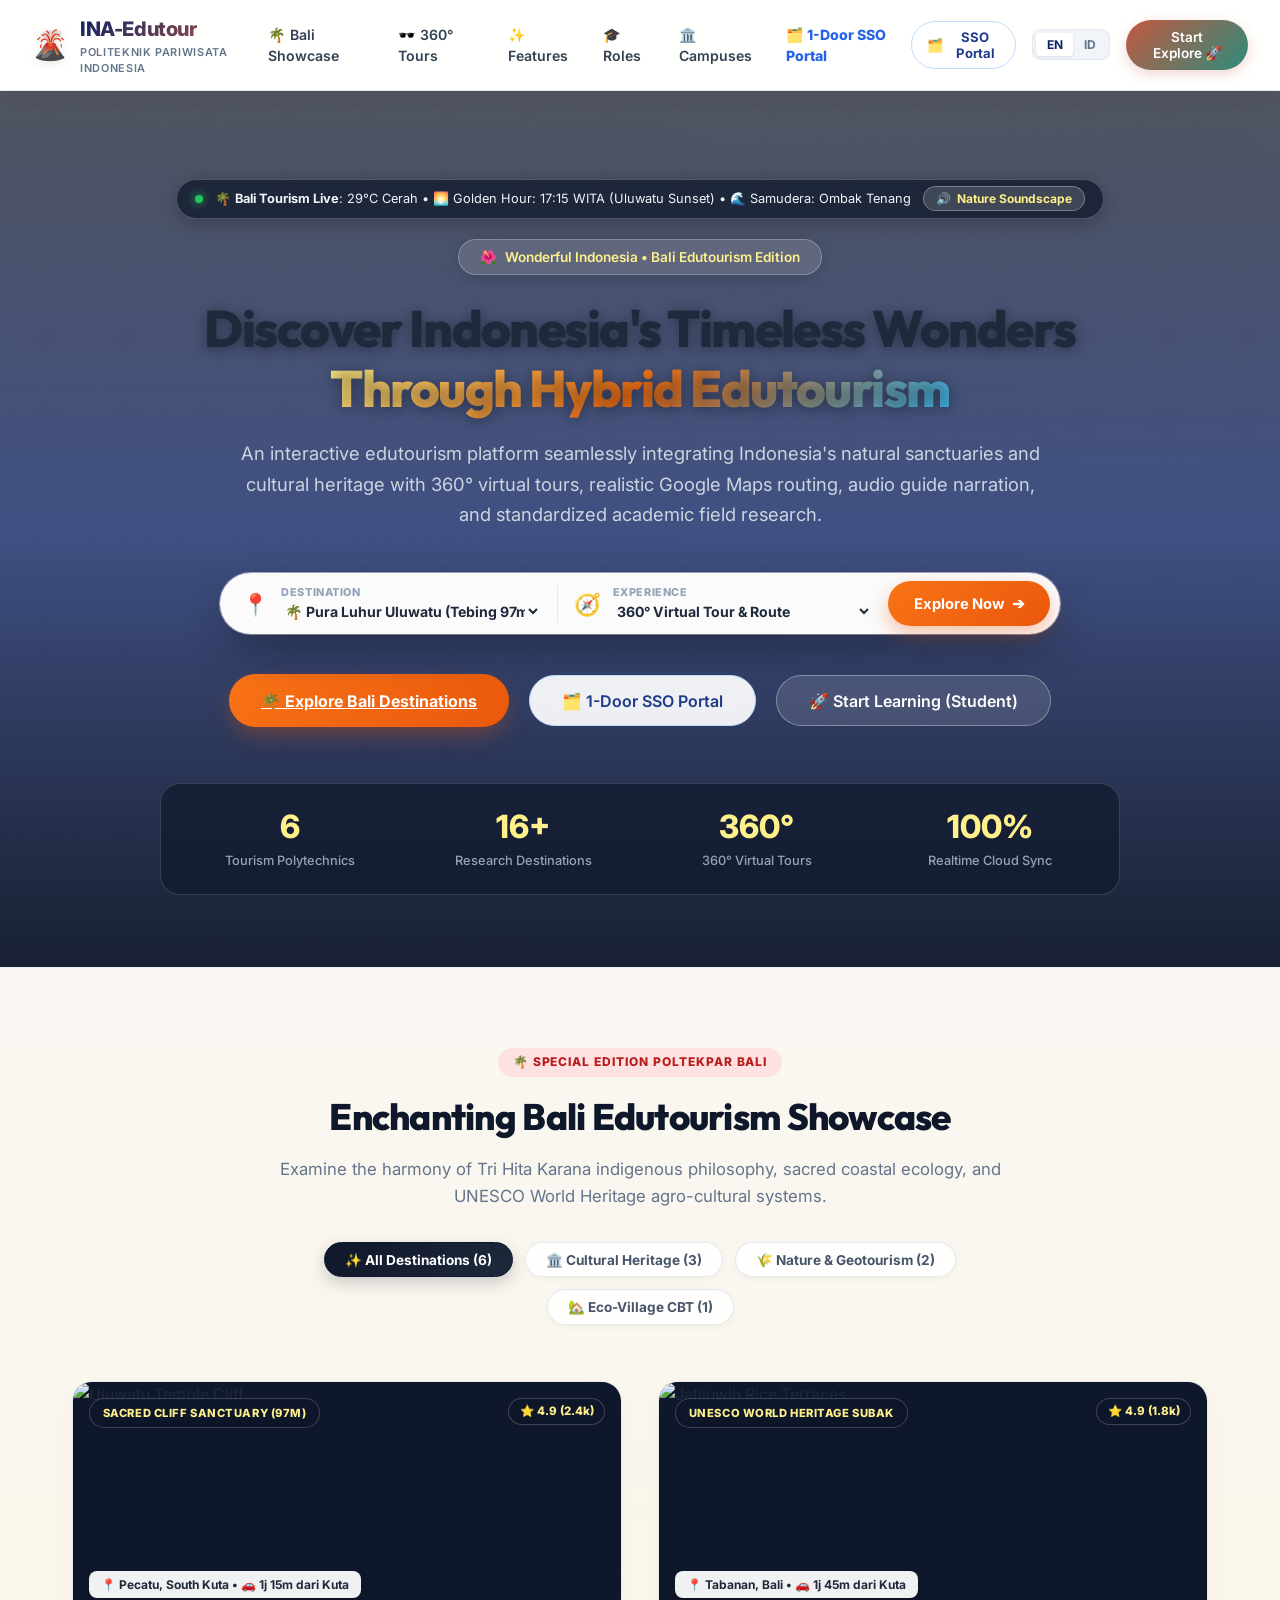
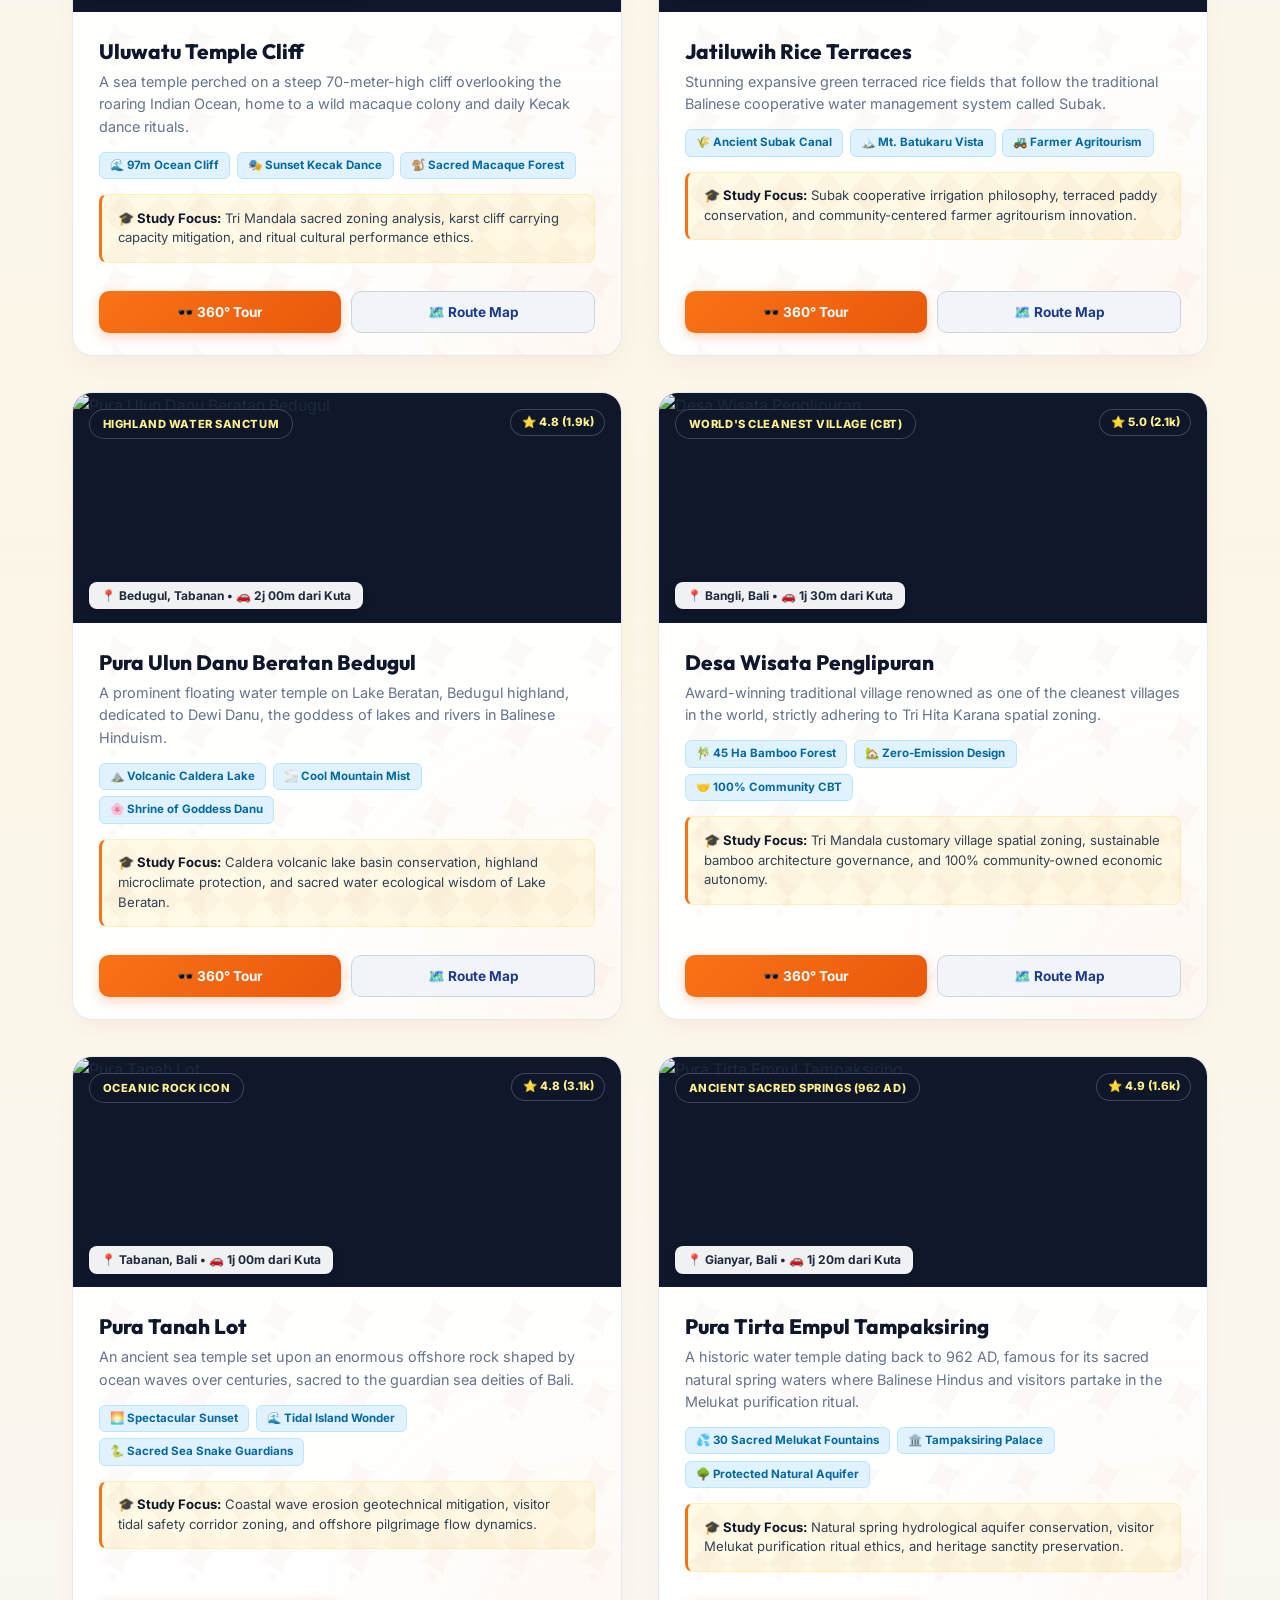
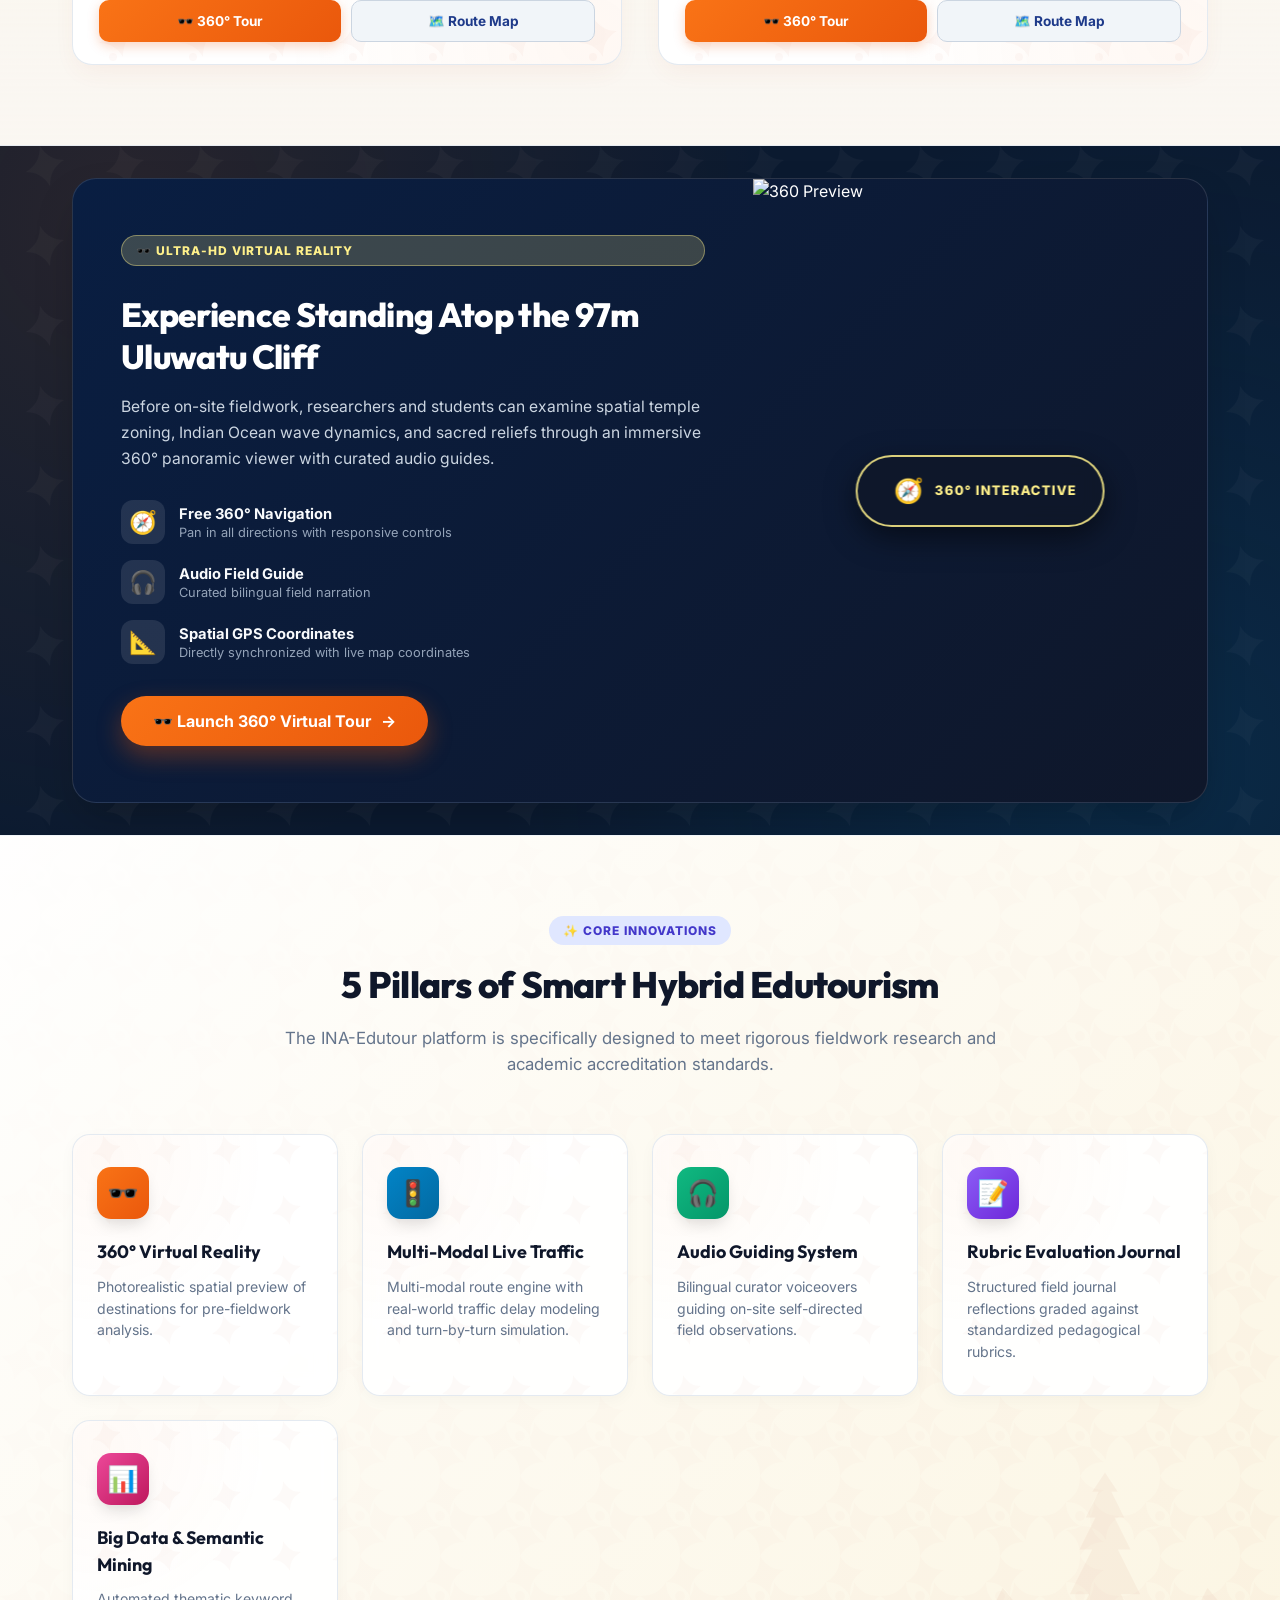
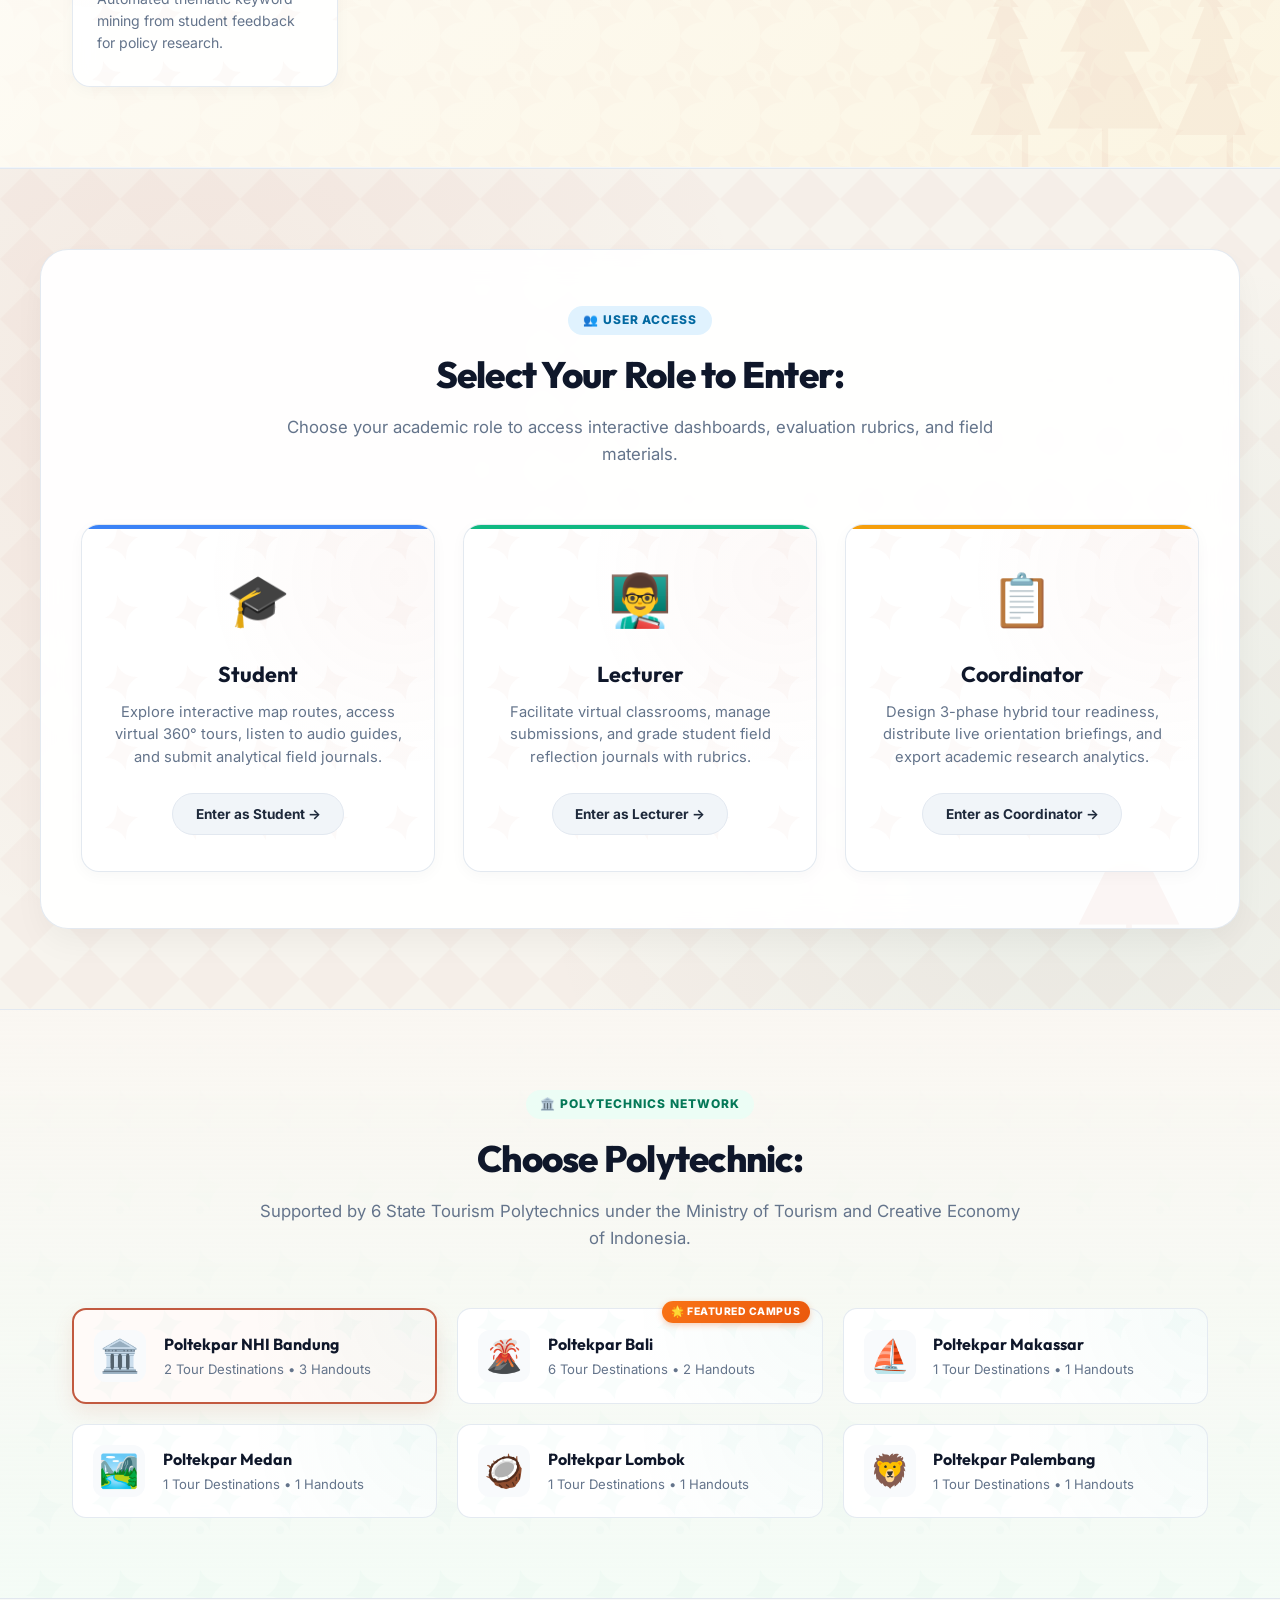
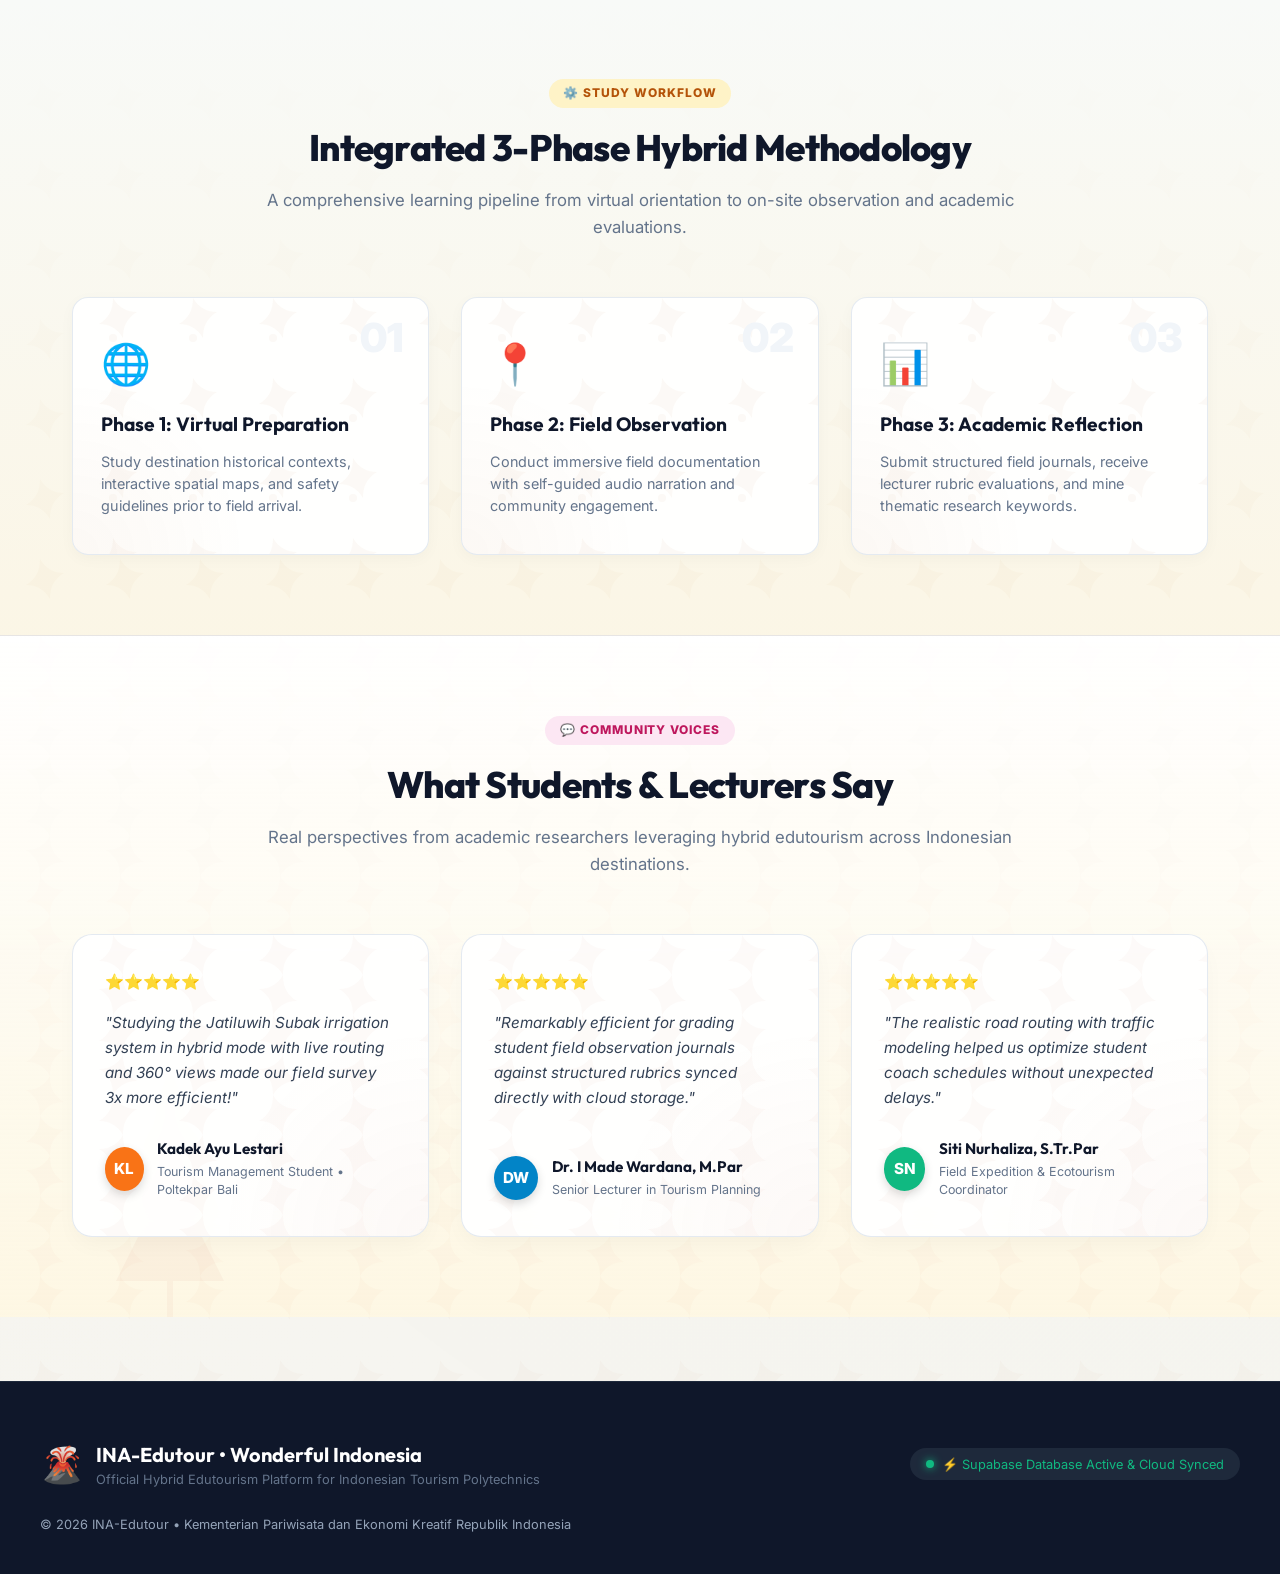
==== commit 042ceb40: "feat: implement Single Sign-On (SSO) Portal Launcher with 12 services and role simulation in INA-Edu" ====
--- a/index.html
+++ b/index.html
@@ -19,7 +19,7 @@
         crossorigin=""/>
 
   <!-- Global Application Styling Custom Sheet -->
-  <link rel="stylesheet" href="./style.css?v=2.7">
+  <link rel="stylesheet" href="./style.css?v=2.8">
 </head>
 <body>
 
@@ -33,13 +33,13 @@
 
   <!-- Supabase JS Client SDK from CDN -->
   <script src="https://cdn.jsdelivr.net/npm/@supabase/supabase-js@2"></script>
-  <script src="./supabaseClient.js?v=2.7"></script>
+  <script src="./supabaseClient.js?v=2.8"></script>
 
   <!-- Static Data Store -->
-  <script src="./data.js?v=2.7"></script>
+  <script src="./data.js?v=2.8"></script>
 
   <!-- ES6 App Logic Entrypoint with Cache-Buster -->
-  <script src="./app.js?v=2.7"></script>
+  <script src="./app.js?v=2.8"></script>
 
 </body>
 </html>
--- a/style.css
+++ b/style.css
@@ -3321,3 +3321,436 @@
   }
 }
 
+/* ============================================================= */
+/* SINGLE SIGN-ON (SSO) & PORTAL LAYANAN 1 PINTU LAUNCHER        */
+/* ============================================================= */
+
+/* Navbar SSO Launcher Trigger Button */
+.sso-launcher-btn {
+  display: inline-flex;
+  align-items: center;
+  gap: 0.5rem;
+  background: linear-gradient(135deg, #1e3a8a 0%, #0f172a 100%);
+  color: #f8fafc;
+  border: 1.5px solid rgba(191, 219, 254, 0.4);
+  padding: 0.45rem 1rem;
+  border-radius: 9999px;
+  font-size: 0.82rem;
+  font-weight: 700;
+  cursor: pointer;
+  box-shadow: 0 4px 12px rgba(30, 58, 138, 0.25);
+  transition: all 0.25s cubic-bezier(0.4, 0, 0.2, 1);
+}
+
+.sso-launcher-btn:hover {
+  background: linear-gradient(135deg, #2563eb 0%, #1e3a8a 100%);
+  border-color: #60a5fa;
+  transform: translateY(-2px);
+  box-shadow: 0 6px 16px rgba(37, 99, 235, 0.35);
+}
+
+.sso-grid-icon {
+  font-size: 1.05rem;
+  line-height: 1;
+}
+
+.landing-sso-portal-btn {
+  display: inline-flex;
+  align-items: center;
+  gap: 0.45rem;
+  background: rgba(255, 255, 255, 0.9);
+  color: #1e3a8a;
+  border: 1.5px solid #bfdbfe;
+  padding: 0.45rem 0.95rem;
+  border-radius: 9999px;
+  font-size: 0.82rem;
+  font-weight: 700;
+  cursor: pointer;
+  transition: all 0.2s ease;
+  backdrop-filter: blur(8px);
+}
+
+.landing-sso-portal-btn:hover {
+  background: #eff6ff;
+  border-color: #3b82f6;
+  color: #1d4ed8;
+  transform: translateY(-1px);
+}
+
+/* SSO Portal Modal / Drawer Overlay */
+.sso-portal-overlay {
+  position: fixed;
+  top: 0;
+  left: 0;
+  right: 0;
+  bottom: 0;
+  background: rgba(15, 23, 42, 0.72);
+  backdrop-filter: blur(10px);
+  -webkit-backdrop-filter: blur(10px);
+  z-index: 9999;
+  display: flex;
+  align-items: center;
+  justify-content: center;
+  padding: 1.5rem;
+  opacity: 0;
+  pointer-events: none;
+  transition: opacity 0.3s cubic-bezier(0.16, 1, 0.3, 1);
+}
+
+.sso-portal-overlay.open {
+  opacity: 1;
+  pointer-events: auto;
+}
+
+.sso-portal-container {
+  width: 100%;
+  max-width: 880px;
+  max-height: 90vh;
+  background-color: #faf7f2;
+  background-image: 
+    radial-gradient(circle at 10% 10%, rgba(249, 115, 22, 0.04) 0%, transparent 45%),
+    radial-gradient(circle at 90% 90%, rgba(46, 139, 124, 0.04) 0%, transparent 45%),
+    url("data:image/svg+xml,%3Csvg width='80' height='80' viewBox='0 0 80 80' xmlns='http://www.w3.org/2000/svg'%3E%3Cg fill='%23c2593f' fill-opacity='0.02' fill-rule='evenodd'%3E%3Cpath d='M40 0c6 10 14 14 24 14-10 6-14 14-14 26-6-10-14-14-24-14 10-6 14-14 14-26z'/%3E%3C/g%3E%3C/svg%3E");
+  border-radius: 28px;
+  border: 1.5px solid rgba(255, 255, 255, 0.8);
+  box-shadow: 0 25px 60px -15px rgba(0, 0, 0, 0.35);
+  display: flex;
+  flex-direction: column;
+  overflow: hidden;
+  transform: translateY(24px) scale(0.96);
+  transition: transform 0.35s cubic-bezier(0.16, 1, 0.3, 1);
+}
+
+.sso-portal-overlay.open .sso-portal-container {
+  transform: translateY(0) scale(1);
+}
+
+/* SSO Header */
+.sso-portal-header {
+  padding: 1.4rem 1.75rem 1.1rem;
+  background: rgba(255, 255, 255, 0.92);
+  backdrop-filter: blur(12px);
+  -webkit-backdrop-filter: blur(12px);
+  border-bottom: 1px solid rgba(226, 232, 240, 0.9);
+  display: flex;
+  align-items: center;
+  justify-content: space-between;
+  gap: 1rem;
+}
+
+.sso-header-left {
+  display: flex;
+  align-items: center;
+  gap: 0.9rem;
+}
+
+.sso-brand-icon {
+  width: 48px;
+  height: 48px;
+  border-radius: 14px;
+  background: linear-gradient(135deg, #1e3a8a 0%, #C2593F 100%);
+  color: white;
+  display: flex;
+  align-items: center;
+  justify-content: center;
+  font-size: 1.6rem;
+  box-shadow: 0 4px 12px rgba(194, 89, 63, 0.25);
+  flex-shrink: 0;
+}
+
+.sso-brand-titles h2 {
+  font-size: 1.3rem;
+  font-weight: 800;
+  color: #0f172a;
+  letter-spacing: -0.02em;
+  line-height: 1.2;
+}
+
+.sso-brand-titles p {
+  font-size: 0.82rem;
+  color: #64748b;
+  margin-top: 2px;
+}
+
+.sso-close-btn {
+  width: 36px;
+  height: 36px;
+  border-radius: 50%;
+  border: 1px solid #e2e8f0;
+  background: #f8fafc;
+  color: #64748b;
+  font-size: 1.1rem;
+  font-weight: 700;
+  display: flex;
+  align-items: center;
+  justify-content: center;
+  cursor: pointer;
+  transition: all 0.2s;
+}
+
+.sso-close-btn:hover {
+  background: #fee2e2;
+  color: #dc2626;
+  border-color: #fca5a5;
+  transform: rotate(90deg);
+}
+
+/* SSO Active User Profile Pill */
+.sso-user-banner {
+  background: rgba(255, 255, 255, 0.85);
+  border-bottom: 1px solid #e2e8f0;
+  padding: 0.9rem 1.75rem;
+  display: flex;
+  align-items: center;
+  justify-content: space-between;
+  flex-wrap: wrap;
+  gap: 0.8rem;
+}
+
+.sso-user-info {
+  display: flex;
+  align-items: center;
+  gap: 0.8rem;
+}
+
+.sso-avatar {
+  width: 40px;
+  height: 40px;
+  border-radius: 50%;
+  background: linear-gradient(135deg, #f97316 0%, #ea580c 100%);
+  color: white;
+  display: flex;
+  align-items: center;
+  justify-content: center;
+  font-weight: 800;
+  font-size: 1rem;
+  box-shadow: 0 4px 10px rgba(234, 88, 12, 0.25);
+  flex-shrink: 0;
+}
+
+.sso-user-details h4 {
+  font-size: 0.92rem;
+  font-weight: 800;
+  color: #0f172a;
+  display: flex;
+  align-items: center;
+  gap: 0.45rem;
+}
+
+.sso-verified-tag {
+  background: #ecfdf5;
+  color: #059669;
+  font-size: 0.68rem;
+  font-weight: 800;
+  padding: 0.15rem 0.5rem;
+  border-radius: 9999px;
+  border: 1px solid #a7f3d0;
+}
+
+.sso-user-details p {
+  font-size: 0.78rem;
+  color: #64748b;
+}
+
+.sso-role-switchers {
+  display: flex;
+  align-items: center;
+  gap: 0.4rem;
+  background: #f1f5f9;
+  padding: 3px;
+  border-radius: 12px;
+  border: 1px solid #e2e8f0;
+}
+
+.sso-role-chip {
+  border: none;
+  background: transparent;
+  padding: 0.35rem 0.75rem;
+  border-radius: 9px;
+  font-size: 0.75rem;
+  font-weight: 700;
+  color: #64748b;
+  cursor: pointer;
+  transition: all 0.2s;
+}
+
+.sso-role-chip:hover {
+  color: #0f172a;
+}
+
+.sso-role-chip.active {
+  background: #ffffff;
+  color: #1e3a8a;
+  box-shadow: 0 2px 6px rgba(0, 0, 0, 0.08);
+}
+
+/* SSO Scrollable Grid Body */
+.sso-portal-body {
+  flex: 1;
+  overflow-y: auto;
+  padding: 1.5rem 1.75rem 2rem;
+}
+
+.sso-search-box {
+  margin-bottom: 1.5rem;
+  position: relative;
+}
+
+.sso-search-box input {
+  width: 100%;
+  background: #ffffff;
+  border: 1.5px solid #e2e8f0;
+  border-radius: 14px;
+  padding: 0.75rem 1rem 0.75rem 2.5rem;
+  font-size: 0.88rem;
+  color: #0f172a;
+  box-shadow: 0 2px 6px rgba(0,0,0,0.03);
+  outline: none;
+  transition: all 0.2s;
+}
+
+.sso-search-box input:focus {
+  border-color: #3b82f6;
+  box-shadow: 0 0 0 3px rgba(59, 130, 246, 0.15);
+}
+
+.sso-search-icon {
+  position: absolute;
+  left: 0.9rem;
+  top: 50%;
+  transform: translateY(-50%);
+  font-size: 0.95rem;
+  color: #94a3b8;
+  pointer-events: none;
+}
+
+/* Mall Apps Grid */
+.sso-apps-grid {
+  display: grid;
+  grid-template-columns: repeat(4, 1fr);
+  gap: 1.25rem 1rem;
+}
+
+@media (max-width: 768px) {
+  .sso-apps-grid {
+    grid-template-columns: repeat(3, 1fr);
+    gap: 1rem 0.6rem;
+  }
+}
+
+@media (max-width: 480px) {
+  .sso-apps-grid {
+    grid-template-columns: repeat(2, 1fr);
+  }
+}
+
+.sso-app-card {
+  background: rgba(255, 255, 255, 0.92);
+  border: 1.5px solid rgba(226, 232, 240, 0.9);
+  border-radius: 18px;
+  padding: 1.2rem 1rem;
+  display: flex;
+  flex-direction: column;
+  align-items: center;
+  text-align: center;
+  cursor: pointer;
+  position: relative;
+  transition: all 0.25s cubic-bezier(0.16, 1, 0.3, 1);
+  box-shadow: 0 4px 12px rgba(0,0,0,0.03);
+  backdrop-filter: blur(8px);
+}
+
+.sso-app-card:hover {
+  transform: translateY(-5px);
+  border-color: #3b82f6;
+  box-shadow: 0 14px 25px -5px rgba(59, 130, 246, 0.18);
+  background: #ffffff;
+}
+
+.sso-app-card:active {
+  transform: scale(0.97);
+}
+
+.sso-app-card.disabled {
+  opacity: 0.4;
+  filter: grayscale(0.85);
+  cursor: not-allowed;
+  pointer-events: none;
+}
+
+.sso-app-icon-wrap {
+  width: 58px;
+  height: 58px;
+  border-radius: 18px;
+  display: flex;
+  align-items: center;
+  justify-content: center;
+  font-size: 1.85rem;
+  margin-bottom: 0.75rem;
+  box-shadow: 0 6px 14px -2px rgba(0,0,0,0.08);
+  border: 1px solid rgba(255, 255, 255, 0.7);
+  transition: transform 0.2s;
+}
+
+.sso-app-card:hover .sso-app-icon-wrap {
+  transform: scale(1.08);
+}
+
+.sso-app-title {
+  font-size: 0.88rem;
+  font-weight: 800;
+  color: #0f172a;
+  line-height: 1.25;
+  margin-bottom: 0.3rem;
+}
+
+.sso-app-sub {
+  font-size: 0.72rem;
+  color: #64748b;
+  line-height: 1.4;
+}
+
+.sso-card-role-tag {
+  position: absolute;
+  top: 8px;
+  right: 8px;
+  font-size: 0.6rem;
+  font-weight: 800;
+  padding: 1px 6px;
+  border-radius: 9999px;
+  background: #f1f5f9;
+  color: #475569;
+}
+
+/* SSO Toast Handshake Alert */
+.sso-toast-alert {
+  position: fixed;
+  bottom: 24px;
+  left: 50%;
+  transform: translateX(-50%) translateY(100px);
+  background: #0f172a;
+  color: #ffffff;
+  padding: 0.85rem 1.6rem;
+  border-radius: 9999px;
+  box-shadow: 0 15px 35px rgba(0,0,0,0.3);
+  display: flex;
+  align-items: center;
+  gap: 0.75rem;
+  font-size: 0.85rem;
+  font-weight: 700;
+  z-index: 10000;
+  opacity: 0;
+  transition: all 0.35s cubic-bezier(0.16, 1, 0.3, 1);
+  border: 1px solid rgba(255, 255, 255, 0.15);
+}
+
+.sso-toast-alert.show {
+  transform: translateX(-50%) translateY(0);
+  opacity: 1;
+}
+
+.sso-toast-icon {
+  font-size: 1.25rem;
+}
+
+
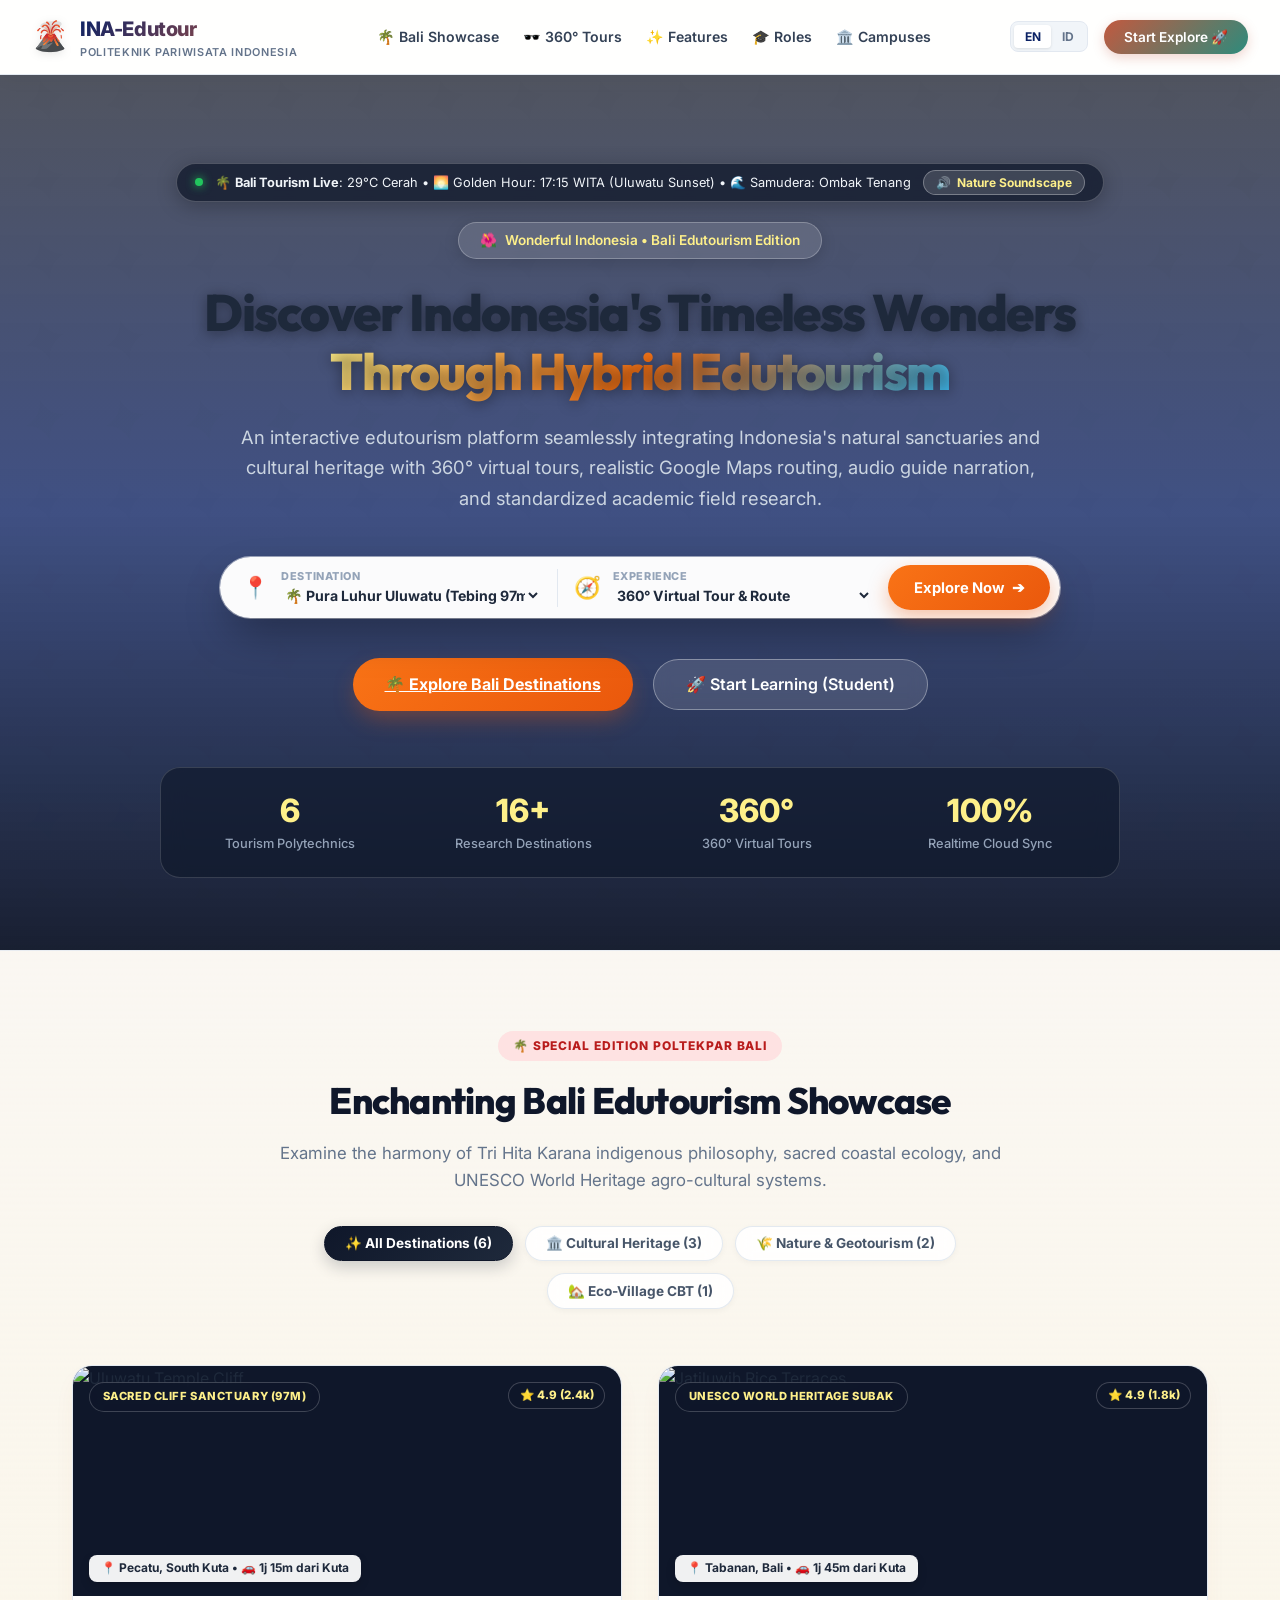
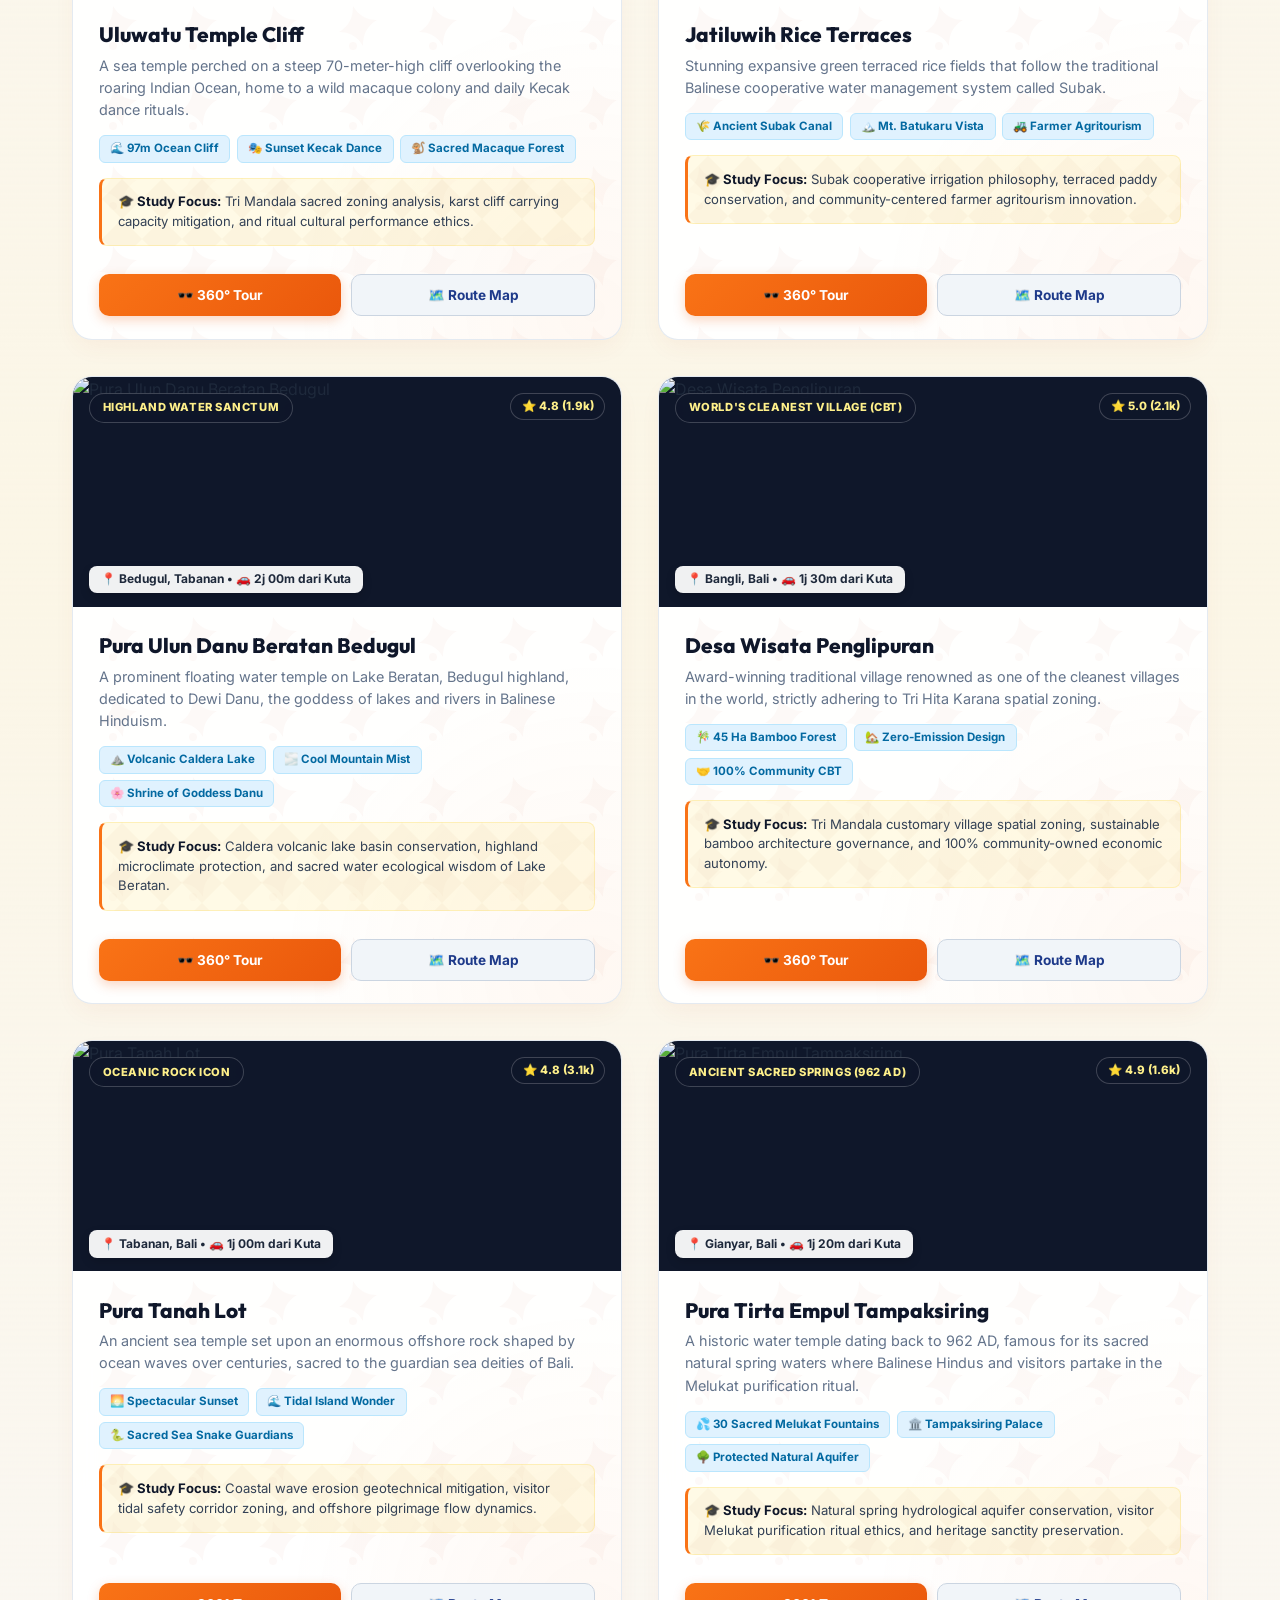
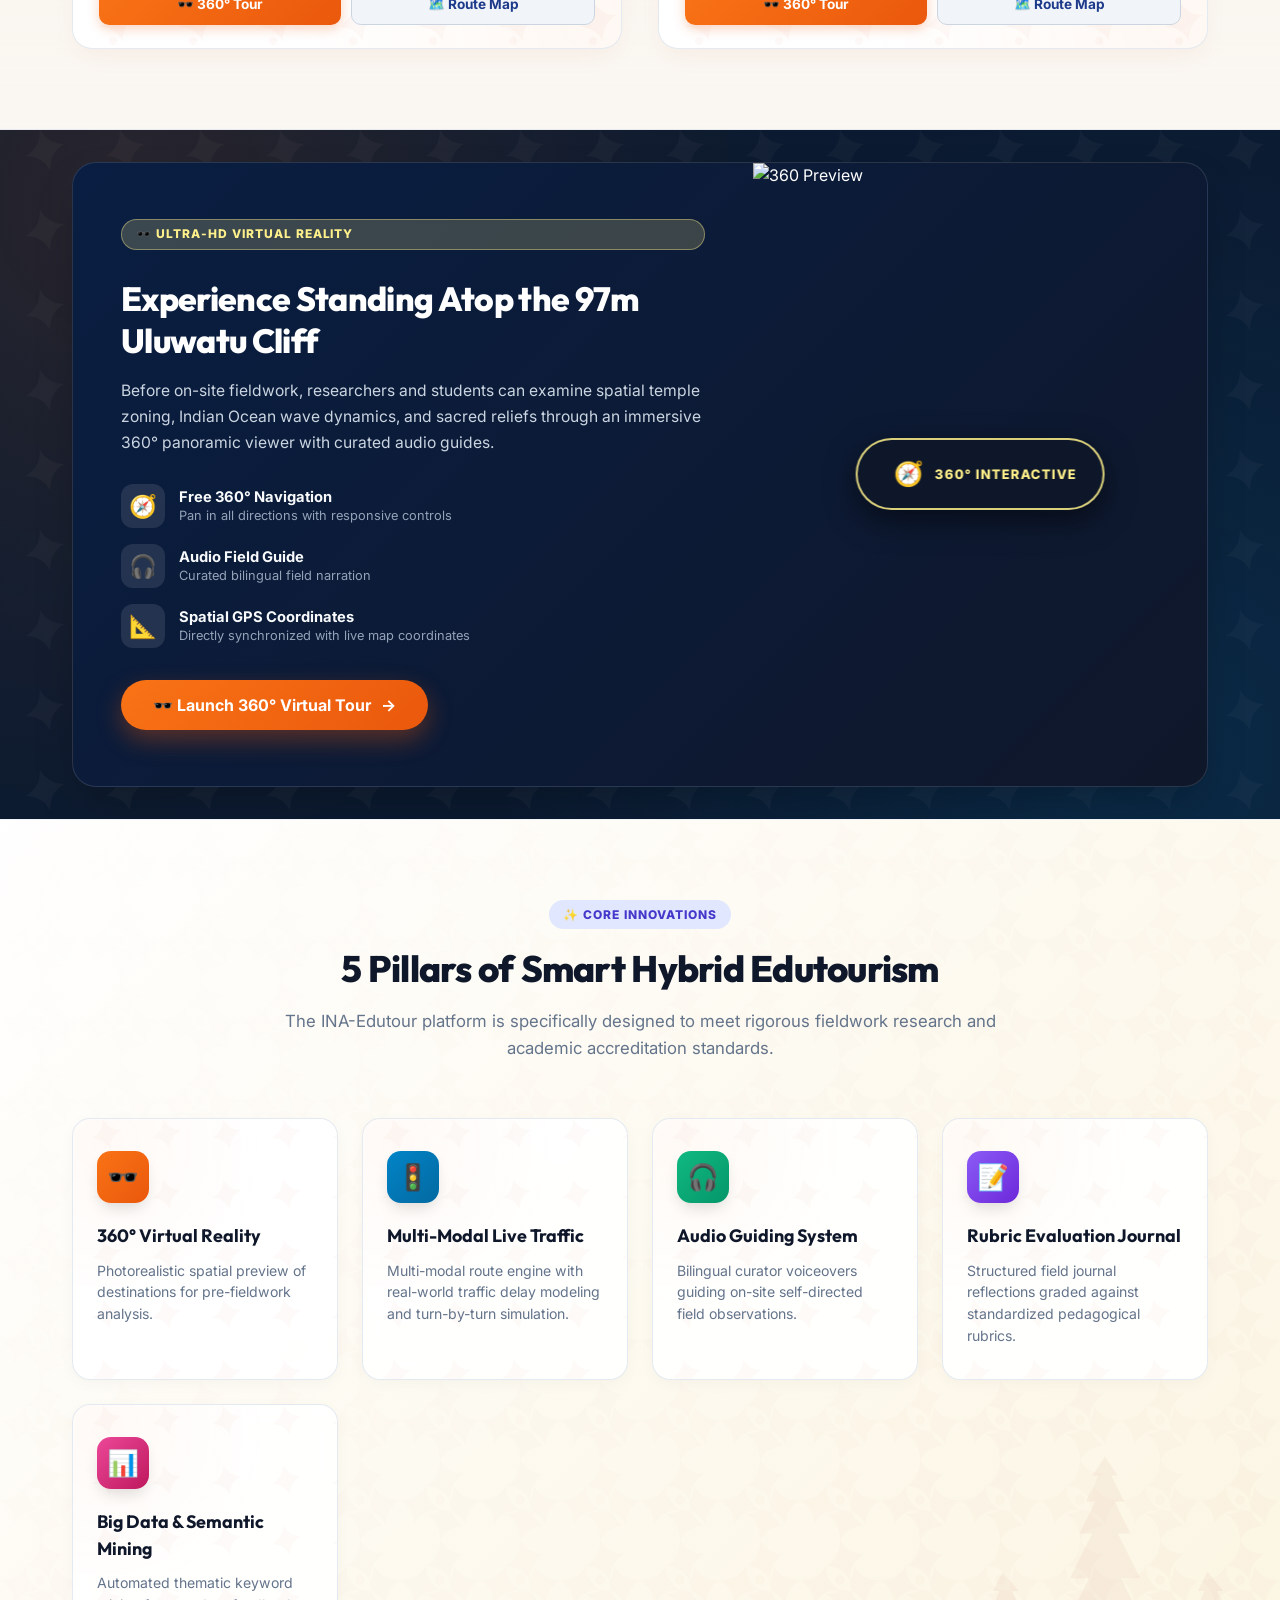
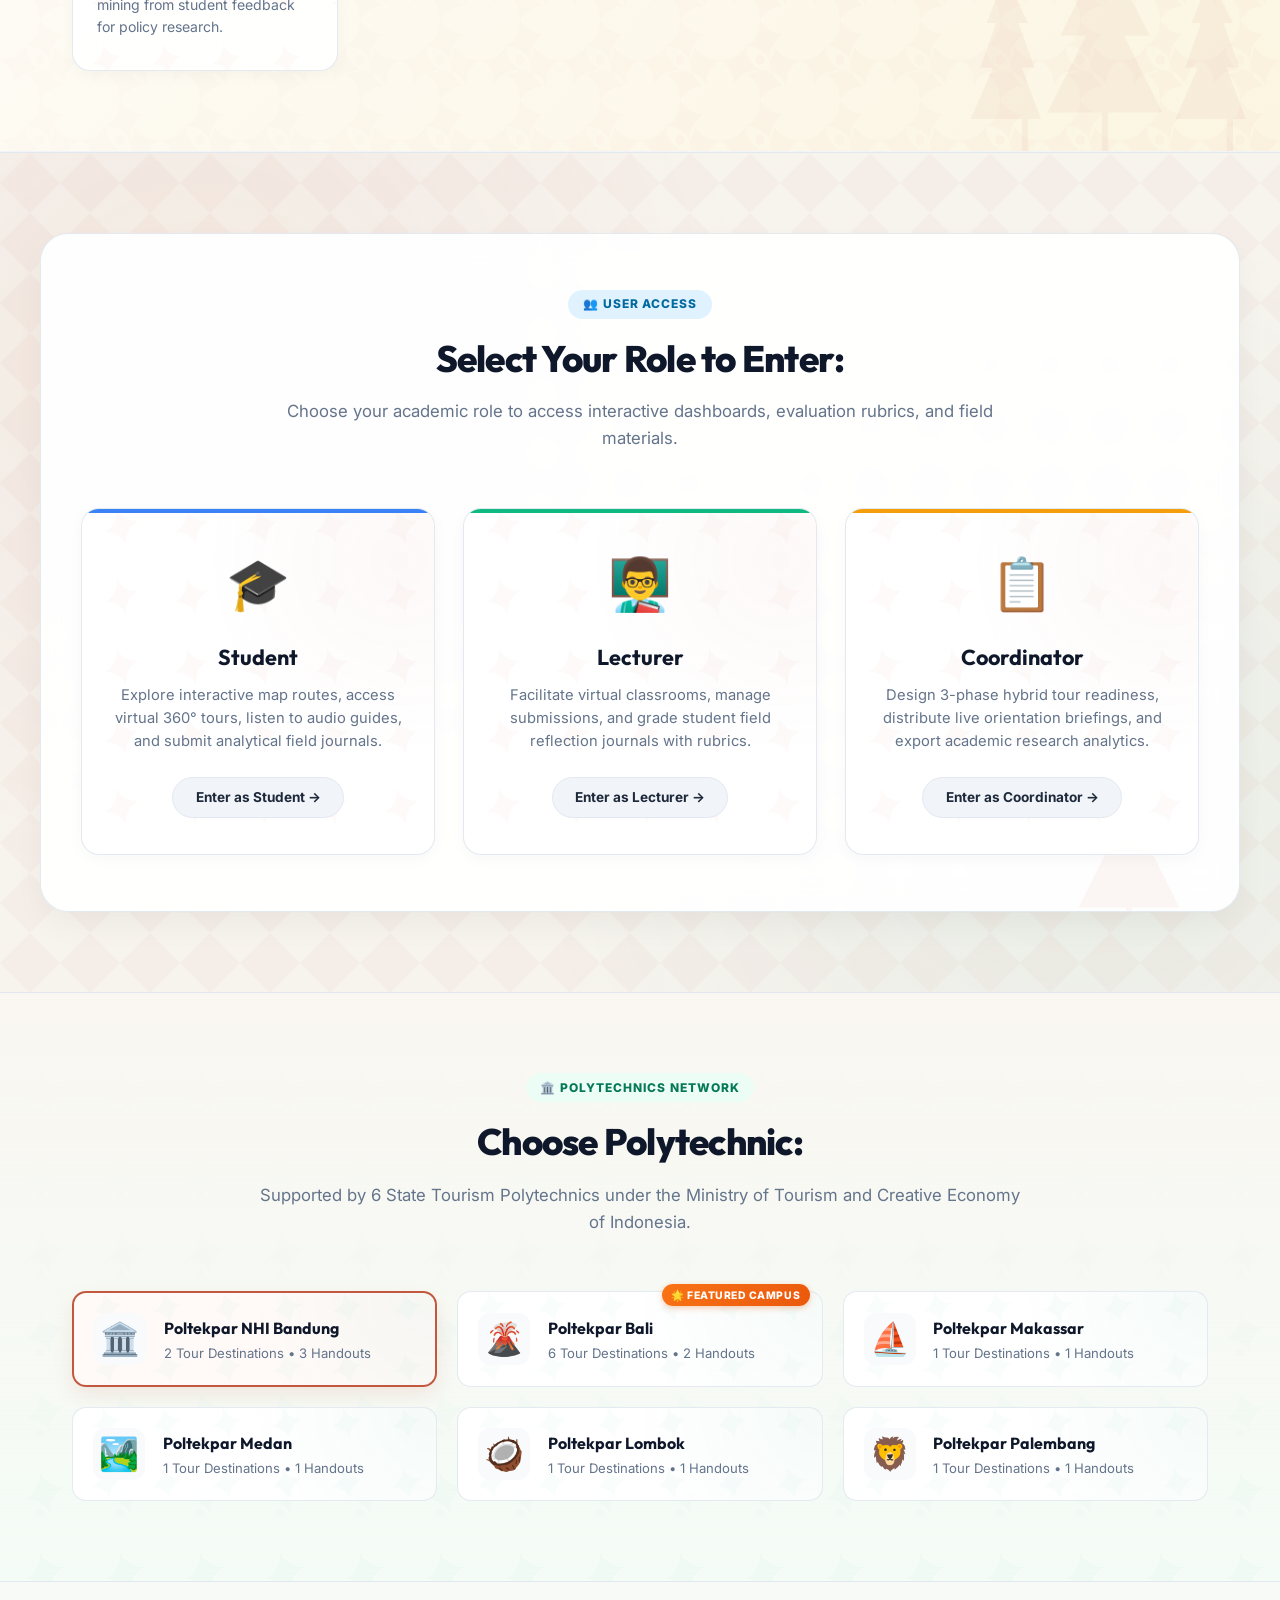
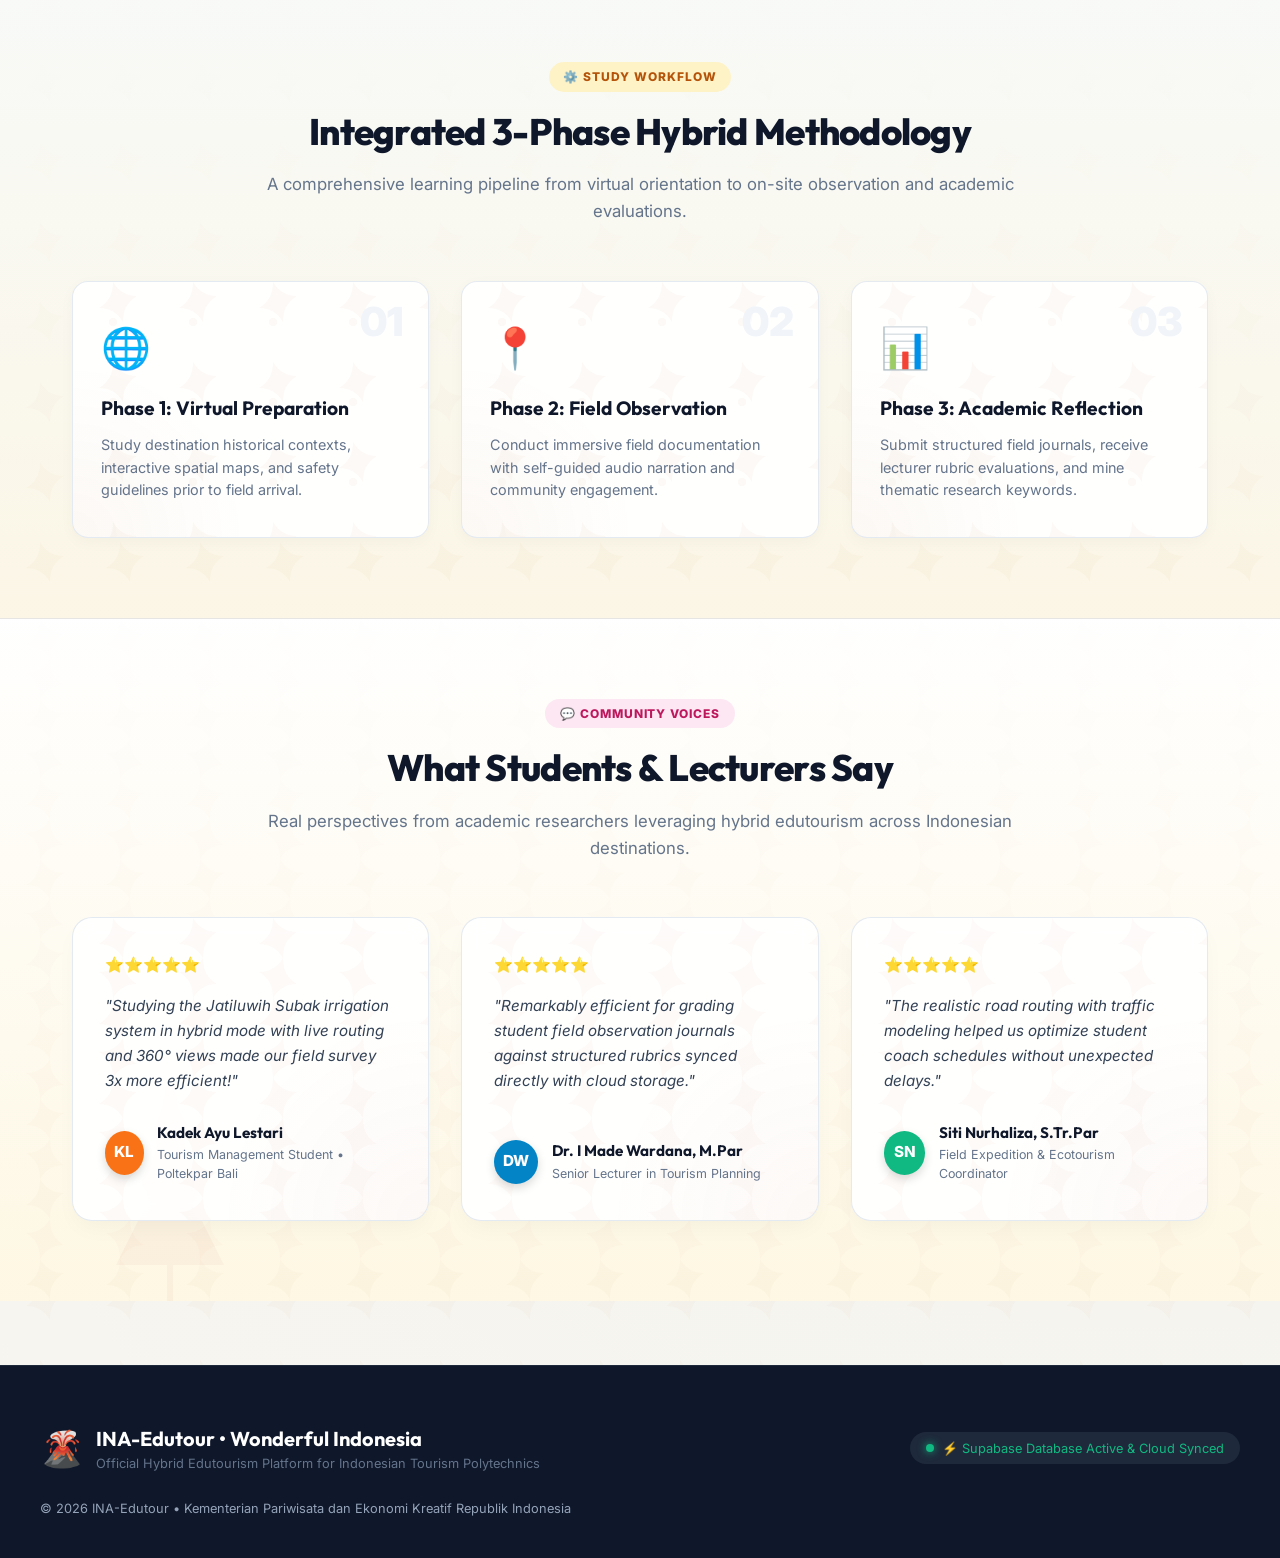
==== commit 4f42183f: "fix: remove SSO link and portal button from landing page navbar and hero section" ====
--- a/index.html
+++ b/index.html
@@ -19,7 +19,7 @@
         crossorigin=""/>
 
   <!-- Global Application Styling Custom Sheet -->
-  <link rel="stylesheet" href="./style.css?v=2.8">
+  <link rel="stylesheet" href="./style.css?v=3.0">
 </head>
 <body>
 
@@ -33,13 +33,13 @@
 
   <!-- Supabase JS Client SDK from CDN -->
   <script src="https://cdn.jsdelivr.net/npm/@supabase/supabase-js@2"></script>
-  <script src="./supabaseClient.js?v=2.8"></script>
+  <script src="./supabaseClient.js?v=3.0"></script>
 
   <!-- Static Data Store -->
-  <script src="./data.js?v=2.8"></script>
+  <script src="./data.js?v=3.0"></script>
 
   <!-- ES6 App Logic Entrypoint with Cache-Buster -->
-  <script src="./app.js?v=2.8"></script>
+  <script src="./app.js?v=3.0"></script>
 
 </body>
 </html>
--- a/style.css
+++ b/style.css
@@ -3753,4 +3753,1025 @@
   font-size: 1.25rem;
 }
 
-
+/* =============================================================
+   MALL APLIKASI SINGLE SIGN-ON (SSO) HUB SCREEN STYLING
+   ============================================================= */
+
+.sso-hub-screen {
+  max-width: 1200px;
+  margin: 0 auto;
+  padding: 0.5rem 0.5rem 3rem;
+  display: flex;
+  flex-direction: column;
+  gap: 1.5rem;
+}
+
+/* 1. Profile & Session Hero Card */
+.sso-hub-profile-card {
+  background-color: rgba(255, 255, 255, 0.95);
+  background-image: 
+    radial-gradient(circle at 100% 0%, rgba(249, 115, 22, 0.05) 0%, transparent 40%),
+    radial-gradient(circle at 0% 100%, rgba(37, 99, 235, 0.04) 0%, transparent 40%),
+    url("data:image/svg+xml,%3Csvg width='60' height='60' viewBox='0 0 60 60' xmlns='http://www.w3.org/2000/svg'%3E%3Cg fill='%23c2593f' fill-opacity='0.02' fill-rule='evenodd'%3E%3Cpath d='M30 0c5 8 10 11 18 11-8 5-11 10-11 19-5-8-10-11-18-11 8-5 11-10 11-19z'/%3E%3C/g%3E%3C/svg%3E");
+  backdrop-filter: blur(12px);
+  -webkit-backdrop-filter: blur(12px);
+  border: 1.5px solid rgba(226, 232, 240, 0.9);
+  border-radius: 24px;
+  padding: 1.75rem 2rem;
+  display: flex;
+  align-items: center;
+  justify-content: space-between;
+  flex-wrap: wrap;
+  gap: 1.5rem;
+  box-shadow: 0 10px 30px -5px rgba(0, 0, 0, 0.05);
+}
+
+.sso-hub-user-main {
+  display: flex;
+  align-items: center;
+  gap: 1.25rem;
+}
+
+.sso-hub-avatar {
+  width: 68px;
+  height: 68px;
+  border-radius: 50%;
+  color: #ffffff;
+  display: flex;
+  align-items: center;
+  justify-content: center;
+  font-weight: 800;
+  font-size: 1.6rem;
+  box-shadow: 0 8px 20px rgba(0, 0, 0, 0.15);
+  position: relative;
+  flex-shrink: 0;
+  border: 3px solid #ffffff;
+}
+
+.sso-hub-live-dot {
+  position: absolute;
+  bottom: 2px;
+  right: 2px;
+  width: 16px;
+  height: 16px;
+  background: #10b981;
+  border-radius: 50%;
+  border: 2.5px solid #ffffff;
+  box-shadow: 0 0 10px #10b981;
+}
+
+.sso-hub-user-meta {
+  display: flex;
+  flex-direction: column;
+  gap: 0.3rem;
+}
+
+.sso-hub-badge-row {
+  display: flex;
+  align-items: center;
+  flex-wrap: wrap;
+  gap: 0.5rem;
+  margin-bottom: 0.2rem;
+}
+
+.sso-badge-role {
+  font-size: 0.72rem;
+  font-weight: 800;
+  padding: 0.2rem 0.65rem;
+  border-radius: 9999px;
+  letter-spacing: 0.03em;
+  text-transform: uppercase;
+}
+
+.sso-badge-role.student {
+  background: #eff6ff;
+  color: #1d4ed8;
+  border: 1px solid #bfdbfe;
+}
+
+.sso-badge-role.lecturer {
+  background: #ecfdf5;
+  color: #047857;
+  border: 1px solid #a7f3d0;
+}
+
+.sso-badge-role.coordinator {
+  background: #fff7ed;
+  color: #c2410c;
+  border: 1px solid #fed7aa;
+}
+
+.sso-badge-verified {
+  background: #f0fdf4;
+  color: #15803d;
+  font-size: 0.68rem;
+  font-weight: 800;
+  padding: 0.2rem 0.6rem;
+  border-radius: 9999px;
+  border: 1px solid #bbf7d0;
+}
+
+.sso-badge-campus {
+  background: #f8fafc;
+  color: #475569;
+  font-size: 0.7rem;
+  font-weight: 700;
+  padding: 0.2rem 0.6rem;
+  border-radius: 9999px;
+  border: 1px solid #e2e8f0;
+}
+
+.sso-hub-user-name {
+  font-size: 1.45rem;
+  font-weight: 800;
+  color: #0f172a;
+  letter-spacing: -0.02em;
+  line-height: 1.2;
+}
+
+.sso-hub-user-sub {
+  font-size: 0.84rem;
+  color: #64748b;
+  display: flex;
+  align-items: center;
+  flex-wrap: wrap;
+  gap: 0.4rem;
+}
+
+.sso-hub-actions-box {
+  display: flex;
+  flex-direction: column;
+  align-items: flex-end;
+  gap: 0.8rem;
+}
+
+@media (max-width: 900px) {
+  .sso-hub-actions-box {
+    align-items: flex-start;
+    width: 100%;
+  }
+}
+
+.sso-sim-box {
+  display: flex;
+  align-items: center;
+  gap: 0.5rem;
+  background: #f1f5f9;
+  padding: 4px;
+  border-radius: 14px;
+  border: 1px solid #e2e8f0;
+  flex-wrap: wrap;
+}
+
+.sso-sim-label {
+  font-size: 0.68rem;
+  font-weight: 800;
+  color: #64748b;
+  padding-left: 0.5rem;
+  letter-spacing: 0.04em;
+}
+
+.sso-sim-buttons {
+  display: flex;
+  gap: 3px;
+}
+
+.sso-sim-btn {
+  border: none;
+  background: transparent;
+  padding: 0.4rem 0.85rem;
+  border-radius: 10px;
+  font-size: 0.78rem;
+  font-weight: 700;
+  color: #64748b;
+  cursor: pointer;
+  transition: all 0.2s;
+}
+
+.sso-sim-btn:hover {
+  color: #0f172a;
+}
+
+.sso-sim-btn.active {
+  background: #ffffff;
+  color: #1e3a8a;
+  box-shadow: 0 2px 8px rgba(0, 0, 0, 0.08);
+}
+
+.sso-hub-quick-buttons {
+  display: flex;
+  align-items: center;
+  gap: 0.6rem;
+}
+
+.sso-hub-campus-btn {
+  background: #ffffff;
+  border: 1px solid #e2e8f0;
+  color: #1e293b;
+  padding: 0.45rem 0.9rem;
+  border-radius: 12px;
+  font-size: 0.78rem;
+  font-weight: 700;
+  cursor: pointer;
+  display: flex;
+  align-items: center;
+  gap: 0.4rem;
+  transition: all 0.2s;
+}
+
+.sso-hub-campus-btn:hover {
+  border-color: #3b82f6;
+  background: #eff6ff;
+  color: #1d4ed8;
+}
+
+.sso-hub-logout-btn {
+  background: #f8fafc;
+  border: 1px solid #e2e8f0;
+  color: #dc2626;
+  padding: 0.45rem 0.9rem;
+  border-radius: 12px;
+  font-size: 0.78rem;
+  font-weight: 700;
+  cursor: pointer;
+  display: flex;
+  align-items: center;
+  gap: 0.4rem;
+  transition: all 0.2s;
+}
+
+.sso-hub-logout-btn:hover {
+  background: #fee2e2;
+  border-color: #fca5a5;
+}
+
+/* 2. Notice Banner */
+.sso-hub-notice-banner {
+  background: linear-gradient(135deg, rgba(239, 246, 255, 0.95) 0%, rgba(240, 253, 250, 0.95) 100%);
+  border: 1px solid #bfdbfe;
+  border-radius: 16px;
+  padding: 0.9rem 1.25rem;
+  display: flex;
+  align-items: center;
+  gap: 0.85rem;
+  font-size: 0.84rem;
+  color: #1e3a8a;
+  box-shadow: 0 2px 8px rgba(37, 99, 235, 0.04);
+}
+
+.sso-notice-icon {
+  font-size: 1.4rem;
+  flex-shrink: 0;
+}
+
+.sso-notice-text {
+  line-height: 1.5;
+}
+
+/* 3. Hub Toolbar */
+.sso-hub-toolbar {
+  display: flex;
+  align-items: center;
+  justify-content: space-between;
+  flex-wrap: wrap;
+  gap: 1rem;
+  padding: 0.5rem 0;
+}
+
+.sso-hub-toolbar-left h3 {
+  font-size: 1.25rem;
+  font-weight: 800;
+  color: #0f172a;
+}
+
+.sso-hub-toolbar-left p {
+  font-size: 0.82rem;
+  color: #64748b;
+  margin-top: 2px;
+}
+
+.sso-hub-toolbar-right {
+  display: flex;
+  align-items: center;
+  flex-wrap: wrap;
+  gap: 0.75rem;
+}
+
+.sso-hub-filter-chips {
+  display: flex;
+  gap: 0.4rem;
+  background: rgba(255, 255, 255, 0.8);
+  padding: 3px;
+  border-radius: 12px;
+  border: 1px solid #e2e8f0;
+}
+
+.sso-filter-chip {
+  border: none;
+  background: transparent;
+  padding: 0.35rem 0.75rem;
+  border-radius: 9px;
+  font-size: 0.75rem;
+  font-weight: 700;
+  color: #64748b;
+  cursor: pointer;
+  transition: all 0.2s;
+}
+
+.sso-filter-chip:hover {
+  color: #0f172a;
+}
+
+.sso-filter-chip.active {
+  background: #1e3a8a;
+  color: #ffffff;
+}
+
+.sso-hub-search-box {
+  position: relative;
+  min-width: 260px;
+}
+
+.sso-hub-search-input {
+  width: 100%;
+  background: #ffffff;
+  border: 1.5px solid #e2e8f0;
+  border-radius: 12px;
+  padding: 0.55rem 0.85rem 0.55rem 2.2rem;
+  font-size: 0.82rem;
+  outline: none;
+  transition: all 0.2s;
+}
+
+.sso-hub-search-input:focus {
+  border-color: #3b82f6;
+  box-shadow: 0 0 0 3px rgba(59, 130, 246, 0.15);
+}
+
+.sso-hub-search-icon {
+  position: absolute;
+  left: 0.75rem;
+  top: 50%;
+  transform: translateY(-50%);
+  font-size: 0.85rem;
+  color: #94a3b8;
+  pointer-events: none;
+}
+
+/* 4. 12 Integrated App Cards Grid */
+.sso-hub-apps-grid {
+  display: grid;
+  grid-template-columns: repeat(4, 1fr);
+  gap: 1.25rem;
+}
+
+@media (max-width: 1024px) {
+  .sso-hub-apps-grid {
+    grid-template-columns: repeat(3, 1fr);
+  }
+}
+
+@media (max-width: 768px) {
+  .sso-hub-apps-grid {
+    grid-template-columns: repeat(2, 1fr);
+    gap: 0.85rem;
+  }
+}
+
+@media (max-width: 480px) {
+  .sso-hub-apps-grid {
+    grid-template-columns: 1fr;
+  }
+}
+
+.sso-hub-app-card {
+  background-color: rgba(255, 255, 255, 0.95);
+  background-image: radial-gradient(circle at 100% 100%, rgba(249, 115, 22, 0.03) 0%, transparent 40%);
+  border: 1.5px solid rgba(226, 232, 240, 0.9);
+  border-radius: 20px;
+  padding: 1.35rem 1.2rem;
+  display: flex;
+  flex-direction: column;
+  position: relative;
+  cursor: pointer;
+  transition: all 0.28s cubic-bezier(0.16, 1, 0.3, 1);
+  box-shadow: 0 4px 14px rgba(0, 0, 0, 0.03);
+  backdrop-filter: blur(8px);
+}
+
+.sso-hub-app-card:hover {
+  transform: translateY(-6px);
+  border-color: #3b82f6;
+  box-shadow: 0 16px 30px -8px rgba(59, 130, 246, 0.16);
+  background-color: #ffffff;
+}
+
+.sso-hub-app-card:active {
+  transform: scale(0.98);
+}
+
+.sso-hub-app-card.restricted-role {
+  opacity: 0.65;
+  background-color: rgba(248, 250, 252, 0.9);
+}
+
+.sso-hub-app-card.restricted-role:hover {
+  border-color: #f87171;
+  box-shadow: 0 10px 20px -5px rgba(239, 68, 68, 0.12);
+}
+
+.sso-hub-card-badge-row {
+  display: flex;
+  justify-content: flex-end;
+  margin-bottom: 0.6rem;
+}
+
+.sso-hub-status-pill {
+  font-size: 0.62rem;
+  font-weight: 800;
+  padding: 0.15rem 0.5rem;
+  border-radius: 9999px;
+  letter-spacing: 0.02em;
+}
+
+.sso-hub-status-pill.allowed {
+  background: #ecfdf5;
+  color: #059669;
+  border: 1px solid #a7f3d0;
+}
+
+.sso-hub-status-pill.restricted {
+  background: #fef2f2;
+  color: #dc2626;
+  border: 1px solid #fecaca;
+}
+
+.sso-hub-app-icon {
+  width: 56px;
+  height: 56px;
+  border-radius: 18px;
+  display: flex;
+  align-items: center;
+  justify-content: center;
+  font-size: 1.85rem;
+  color: #ffffff;
+  margin-bottom: 1rem;
+  box-shadow: 0 6px 16px -2px rgba(0, 0, 0, 0.12);
+  border: 1px solid rgba(255, 255, 255, 0.8);
+  transition: transform 0.25s;
+}
+
+.sso-hub-app-card:hover .sso-hub-app-icon {
+  transform: scale(1.08) rotate(-3deg);
+}
+
+.sso-hub-app-title {
+  font-size: 1rem;
+  font-weight: 800;
+  color: #0f172a;
+  line-height: 1.3;
+  margin-bottom: 0.4rem;
+}
+
+.sso-hub-app-desc {
+  font-size: 0.78rem;
+  color: #64748b;
+  line-height: 1.45;
+  flex: 1;
+  margin-bottom: 1rem;
+}
+
+.sso-hub-card-footer {
+  border-top: 1px solid #f1f5f9;
+  padding-top: 0.75rem;
+  display: flex;
+  align-items: center;
+  justify-content: space-between;
+}
+
+.sso-hub-launch-action {
+  font-size: 0.75rem;
+  font-weight: 700;
+  color: #2563eb;
+  transition: all 0.2s;
+}
+
+.sso-hub-app-card:hover .sso-hub-launch-action {
+  color: #1d4ed8;
+  transform: translateX(3px);
+}
+
+.sso-hub-app-card.restricted-role .sso-hub-launch-action {
+  color: #dc2626;
+}
+
+/* 5. Bottom Section Widgets Row */
+.sso-hub-widgets-row {
+  display: grid;
+  grid-template-columns: repeat(3, 1fr);
+  gap: 1.25rem;
+  margin-top: 0.5rem;
+}
+
+@media (max-width: 900px) {
+  .sso-hub-widgets-row {
+    grid-template-columns: 1fr;
+  }
+}
+
+.sso-hub-widget-card {
+  background-color: rgba(255, 255, 255, 0.95);
+  border: 1.5px solid rgba(226, 232, 240, 0.9);
+  border-radius: 20px;
+  padding: 1.4rem;
+  display: flex;
+  flex-direction: column;
+  box-shadow: 0 4px 14px rgba(0, 0, 0, 0.03);
+}
+
+.sso-widget-header {
+  display: flex;
+  align-items: center;
+  gap: 0.6rem;
+  padding-bottom: 0.9rem;
+  border-bottom: 1px solid #f1f5f9;
+  margin-bottom: 1rem;
+}
+
+.sso-widget-icon {
+  font-size: 1.25rem;
+}
+
+.sso-widget-header h4 {
+  font-size: 0.95rem;
+  font-weight: 800;
+  color: #0f172a;
+}
+
+.sso-widget-body {
+  display: flex;
+  flex-direction: column;
+  gap: 0.85rem;
+}
+
+.sso-agenda-item {
+  display: flex;
+  gap: 0.85rem;
+  align-items: flex-start;
+  padding-bottom: 0.75rem;
+  border-bottom: 1px dashed #f1f5f9;
+}
+
+.sso-agenda-item:last-child {
+  border-bottom: none;
+  padding-bottom: 0;
+}
+
+.sso-agenda-date {
+  width: 44px;
+  background: #f8fafc;
+  border: 1px solid #e2e8f0;
+  border-radius: 8px;
+  padding: 0.35rem 0.2rem;
+  text-align: center;
+  flex-shrink: 0;
+}
+
+.sso-agenda-date .day {
+  display: block;
+  font-size: 0.68rem;
+  font-weight: 800;
+  color: #0f172a;
+}
+
+.sso-agenda-date .time {
+  display: block;
+  font-size: 0.65rem;
+  font-weight: 600;
+  color: #64748b;
+}
+
+.sso-agenda-info h5 {
+  font-size: 0.84rem;
+  font-weight: 700;
+  color: #0f172a;
+  line-height: 1.3;
+}
+
+.sso-agenda-info p {
+  font-size: 0.72rem;
+  color: #64748b;
+  margin-top: 2px;
+}
+
+.sso-agenda-tag {
+  display: inline-block;
+  font-size: 0.62rem;
+  font-weight: 700;
+  padding: 0.1rem 0.45rem;
+  border-radius: 4px;
+  margin-top: 0.35rem;
+}
+
+.sso-agenda-tag.confirmed {
+  background: #ecfdf5;
+  color: #059669;
+}
+
+.sso-agenda-tag.live {
+  background: #eff6ff;
+  color: #1d4ed8;
+}
+
+.sso-agenda-tag.pending {
+  background: #fff7ed;
+  color: #c2410c;
+}
+
+.sso-status-item {
+  display: flex;
+  flex-direction: column;
+  gap: 0.15rem;
+  padding-bottom: 0.65rem;
+  border-bottom: 1px dashed #f1f5f9;
+}
+
+.sso-status-item:last-child {
+  border-bottom: none;
+  padding-bottom: 0;
+}
+
+.sso-status-label {
+  font-size: 0.7rem;
+  font-weight: 700;
+  color: #64748b;
+}
+
+.sso-status-val {
+  font-size: 0.8rem;
+  color: #0f172a;
+}
+
+.sso-shortcuts-body {
+  display: grid;
+  grid-template-columns: 1fr;
+  gap: 0.65rem;
+}
+
+.sso-quick-btn {
+  background: #f8fafc;
+  border: 1px solid #e2e8f0;
+  border-radius: 12px;
+  padding: 0.7rem 1rem;
+  font-size: 0.82rem;
+  font-weight: 700;
+  color: #1e293b;
+  display: flex;
+  align-items: center;
+  gap: 0.75rem;
+  cursor: pointer;
+  transition: all 0.2s;
+  text-align: left;
+}
+
+.sso-quick-btn:hover {
+  background: #ffffff;
+  border-color: #3b82f6;
+  color: #1d4ed8;
+  transform: translateX(4px);
+  box-shadow: 0 4px 10px rgba(0,0,0,0.04);
+}
+
+/* =============================================================
+   CERTIFICATE & CAMPUS MODALS
+   ============================================================= */
+
+.sso-cert-overlay, .sso-campus-overlay {
+  position: fixed;
+  inset: 0;
+  background: rgba(15, 23, 42, 0.75);
+  backdrop-filter: blur(6px);
+  -webkit-backdrop-filter: blur(6px);
+  z-index: 10500;
+  display: flex;
+  align-items: center;
+  justify-content: center;
+  padding: 1.5rem;
+  opacity: 0;
+  pointer-events: none;
+  transition: opacity 0.3s;
+}
+
+.sso-cert-overlay.open, .sso-campus-overlay.open {
+  opacity: 1;
+  pointer-events: auto;
+}
+
+.sso-cert-box {
+  width: 100%;
+  max-width: 720px;
+  background: #fefdf9;
+  border: 4px double #d97706;
+  border-radius: 20px;
+  padding: 1.5rem;
+  box-shadow: 0 25px 50px -12px rgba(0,0,0,0.35);
+  position: relative;
+}
+
+.sso-cert-inner {
+  border: 1.5px solid #d97706;
+  border-radius: 14px;
+  padding: 2.5rem 2rem 2rem;
+  text-align: center;
+  position: relative;
+  background-color: #fffdfa;
+  background-image: radial-gradient(circle at 50% 50%, rgba(217, 119, 6, 0.03) 0%, transparent 60%);
+}
+
+.sso-cert-watermark {
+  position: absolute;
+  top: 50%;
+  left: 50%;
+  transform: translate(-50%, -50%);
+  font-size: 14rem;
+  opacity: 0.03;
+  pointer-events: none;
+}
+
+.sso-cert-emblem {
+  font-size: 2.75rem;
+  margin-bottom: 0.5rem;
+}
+
+.sso-cert-header h3 {
+  font-size: 1.05rem;
+  font-weight: 800;
+  color: #1e3a8a;
+  letter-spacing: 0.04em;
+}
+
+.sso-cert-header h4 {
+  font-size: 0.95rem;
+  font-weight: 800;
+  color: #991b1b;
+  letter-spacing: 0.08em;
+  margin-top: 2px;
+}
+
+.sso-cert-header .cert-subtitle {
+  font-size: 0.72rem;
+  font-weight: 700;
+  color: #64748b;
+  letter-spacing: 0.05em;
+  margin-top: 4px;
+}
+
+.sso-cert-title-section {
+  margin: 1.75rem 0 1.25rem;
+}
+
+.sso-cert-title-section h2 {
+  font-size: 1.4rem;
+  font-weight: 900;
+  color: #b45309;
+  letter-spacing: 0.02em;
+}
+
+.sso-cert-title-section .cert-num {
+  font-size: 0.75rem;
+  font-family: monospace;
+  color: #64748b;
+  font-weight: 700;
+  display: block;
+  margin-top: 4px;
+}
+
+.sso-cert-body {
+  margin-bottom: 2rem;
+}
+
+.sso-cert-body p {
+  font-size: 0.85rem;
+  color: #475569;
+}
+
+.sso-cert-recipient-name {
+  font-size: 1.6rem;
+  font-weight: 900;
+  color: #0f172a;
+  text-decoration: underline;
+  text-decoration-color: #d97706;
+  text-underline-offset: 6px;
+  margin: 0.6rem 0 0.3rem;
+}
+
+.sso-cert-recipient-id {
+  font-size: 0.82rem;
+  font-weight: 700;
+  color: #1e3a8a;
+  margin-bottom: 1rem;
+}
+
+.sso-cert-desc {
+  font-size: 0.86rem;
+  color: #334155;
+  line-height: 1.6;
+  max-width: 580px;
+  margin: 0 auto;
+}
+
+.sso-cert-signatures {
+  display: flex;
+  align-items: flex-end;
+  justify-content: space-around;
+  margin-top: 2rem;
+  padding-top: 1rem;
+  border-top: 1px dashed #cbd5e1;
+}
+
+.sig-col {
+  display: flex;
+  flex-direction: column;
+  align-items: center;
+  gap: 0.35rem;
+}
+
+.sig-col p {
+  font-size: 0.72rem;
+  color: #64748b;
+}
+
+.sig-col strong {
+  font-size: 0.88rem;
+  color: #0f172a;
+}
+
+.sig-stamp {
+  font-size: 0.62rem;
+  font-weight: 900;
+  color: #b91c1c;
+  border: 1.5px dashed #b91c1c;
+  padding: 0.2rem 0.5rem;
+  border-radius: 6px;
+  transform: rotate(-6deg);
+  margin-bottom: 0.3rem;
+}
+
+.sso-cert-actions {
+  display: flex;
+  justify-content: center;
+  gap: 1rem;
+  margin-top: 2rem;
+}
+
+.cert-btn-print {
+  background: #1e3a8a;
+  color: #ffffff;
+  border: none;
+  border-radius: 12px;
+  padding: 0.65rem 1.4rem;
+  font-weight: 700;
+  font-size: 0.85rem;
+  cursor: pointer;
+  transition: all 0.2s;
+}
+
+.cert-btn-print:hover {
+  background: #1d4ed8;
+  transform: translateY(-2px);
+}
+
+.cert-btn-close {
+  background: #f1f5f9;
+  color: #475569;
+  border: 1px solid #cbd5e1;
+  border-radius: 12px;
+  padding: 0.65rem 1.4rem;
+  font-weight: 700;
+  font-size: 0.85rem;
+  cursor: pointer;
+  transition: all 0.2s;
+}
+
+.cert-btn-close:hover {
+  background: #fee2e2;
+  color: #dc2626;
+  border-color: #fca5a5;
+}
+
+/* Campus Modal */
+.sso-campus-box {
+  width: 100%;
+  max-width: 680px;
+  background: #ffffff;
+  border-radius: 24px;
+  padding: 1.75rem;
+  box-shadow: 0 25px 60px -15px rgba(0,0,0,0.3);
+}
+
+.sso-campus-header {
+  display: flex;
+  align-items: center;
+  justify-content: space-between;
+  padding-bottom: 1rem;
+  border-bottom: 1px solid #e2e8f0;
+  margin-bottom: 1.25rem;
+}
+
+.sso-campus-header h3 {
+  font-size: 1.15rem;
+  font-weight: 800;
+  color: #0f172a;
+}
+
+.sso-campus-header p {
+  font-size: 0.8rem;
+  color: #64748b;
+}
+
+.sso-campus-close {
+  width: 34px;
+  height: 34px;
+  border-radius: 50%;
+  border: 1px solid #e2e8f0;
+  background: #f8fafc;
+  color: #64748b;
+  font-weight: 700;
+  cursor: pointer;
+  display: flex;
+  align-items: center;
+  justify-content: center;
+}
+
+.sso-campus-close:hover {
+  background: #fee2e2;
+  color: #dc2626;
+}
+
+.sso-campus-grid {
+  display: grid;
+  grid-template-columns: repeat(2, 1fr);
+  gap: 1rem;
+}
+
+@media (max-width: 600px) {
+  .sso-campus-grid {
+    grid-template-columns: 1fr;
+  }
+}
+
+.sso-campus-item {
+  background: #f8fafc;
+  border: 1.5px solid #e2e8f0;
+  border-radius: 16px;
+  padding: 1rem;
+  display: flex;
+  align-items: center;
+  gap: 0.85rem;
+  cursor: pointer;
+  transition: all 0.2s;
+  position: relative;
+}
+
+.sso-campus-item:hover {
+  background: #ffffff;
+  border-color: #3b82f6;
+  transform: translateY(-3px);
+  box-shadow: 0 8px 18px rgba(0,0,0,0.06);
+}
+
+.sso-campus-item.active {
+  background: #eff6ff;
+  border-color: #2563eb;
+}
+
+.campus-logo-wrap {
+  font-size: 1.8rem;
+  flex-shrink: 0;
+}
+
+.campus-info-wrap h4 {
+  font-size: 0.88rem;
+  font-weight: 800;
+  color: #0f172a;
+}
+
+.campus-info-wrap p {
+  font-size: 0.72rem;
+  color: #64748b;
+  margin-top: 2px;
+}
+
+.campus-current-tag {
+  display: inline-block;
+  background: #2563eb;
+  color: #ffffff;
+  font-size: 0.6rem;
+  font-weight: 800;
+  padding: 0.15rem 0.5rem;
+  border-radius: 9999px;
+  margin-top: 0.4rem;
+}
+
+
+
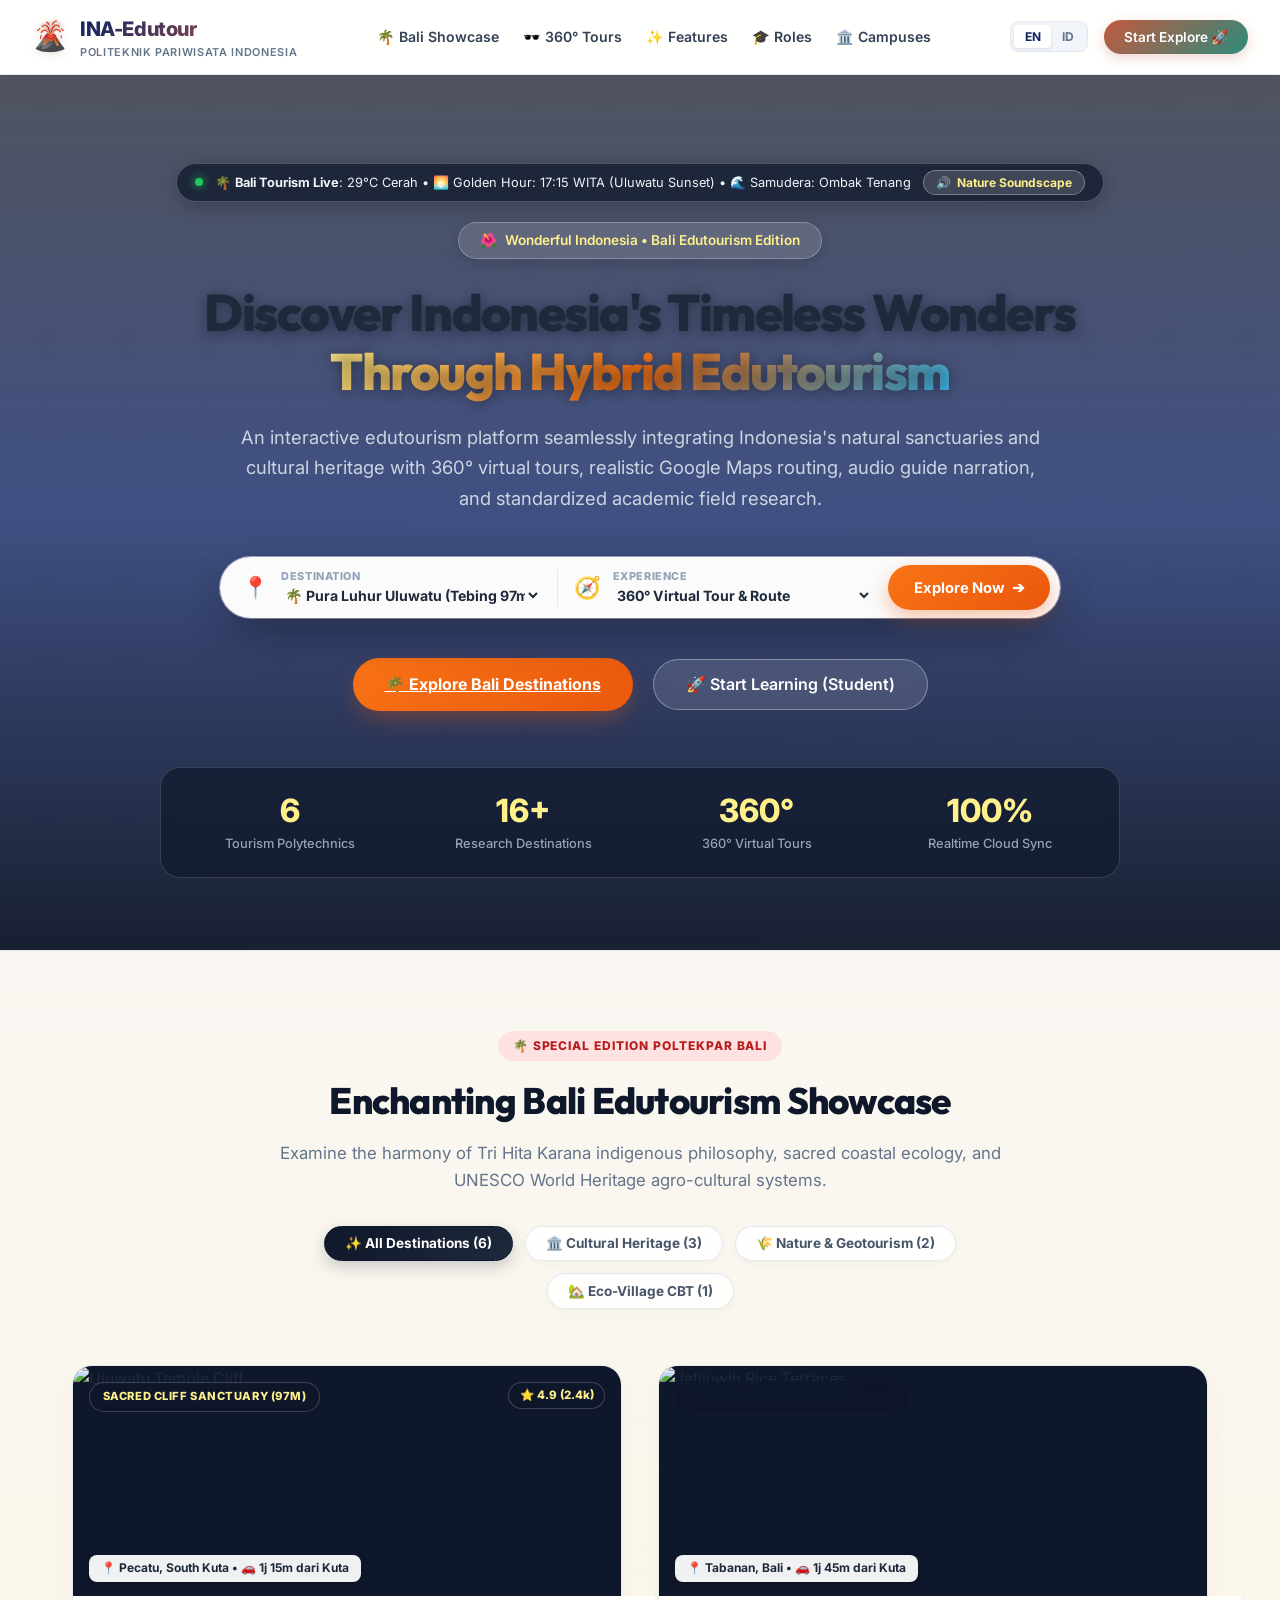
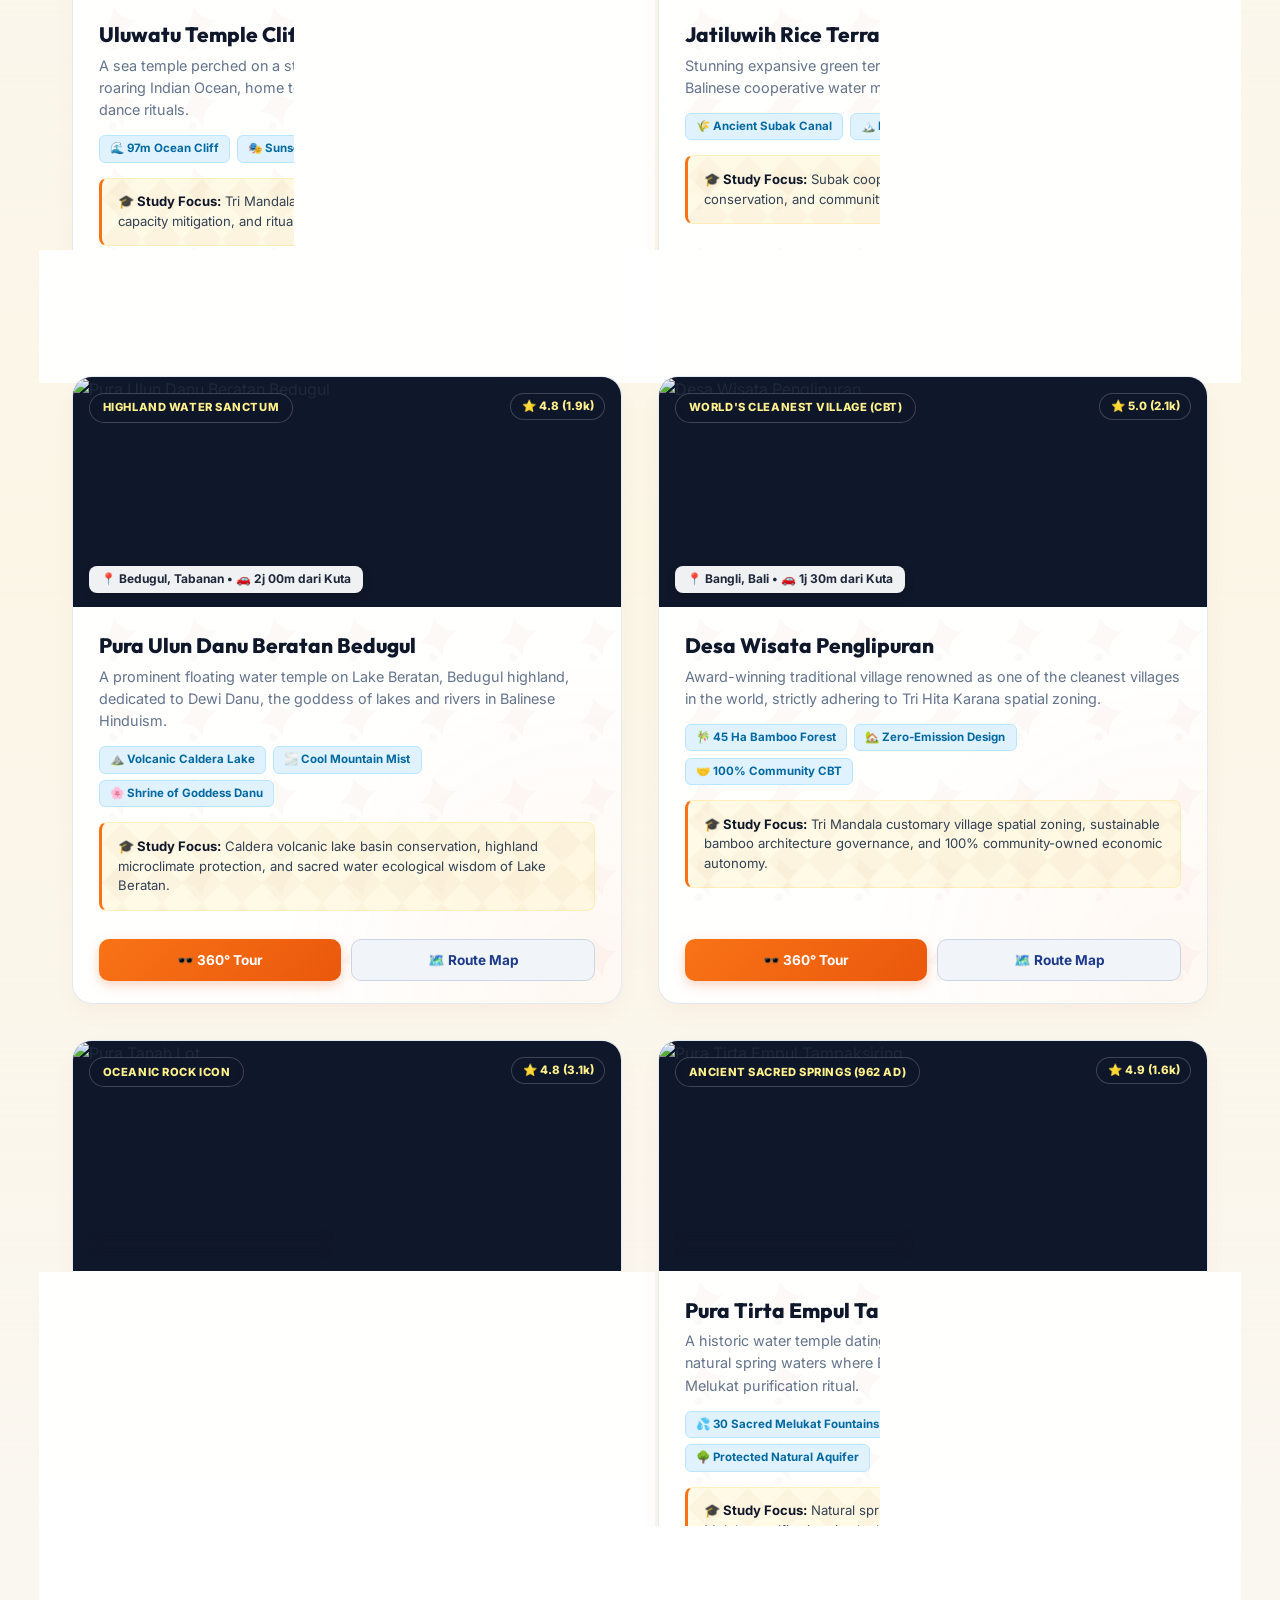
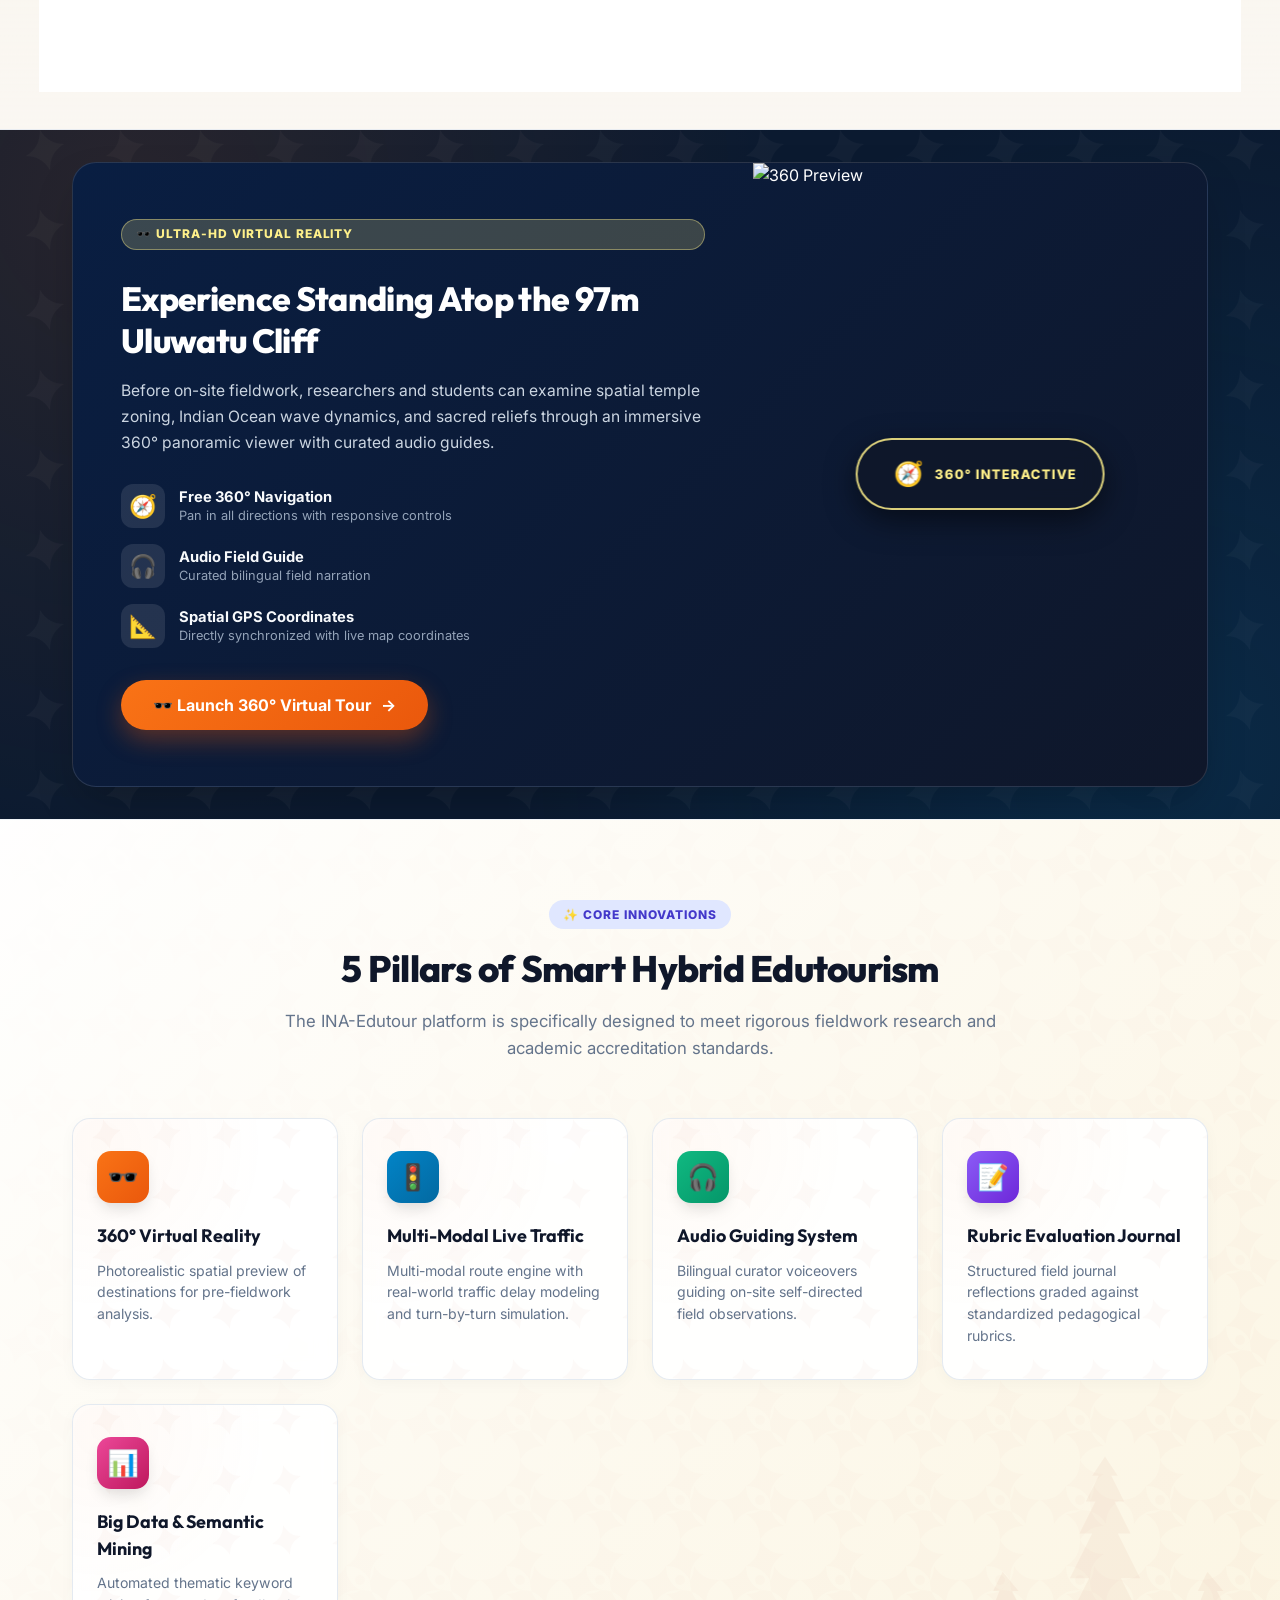
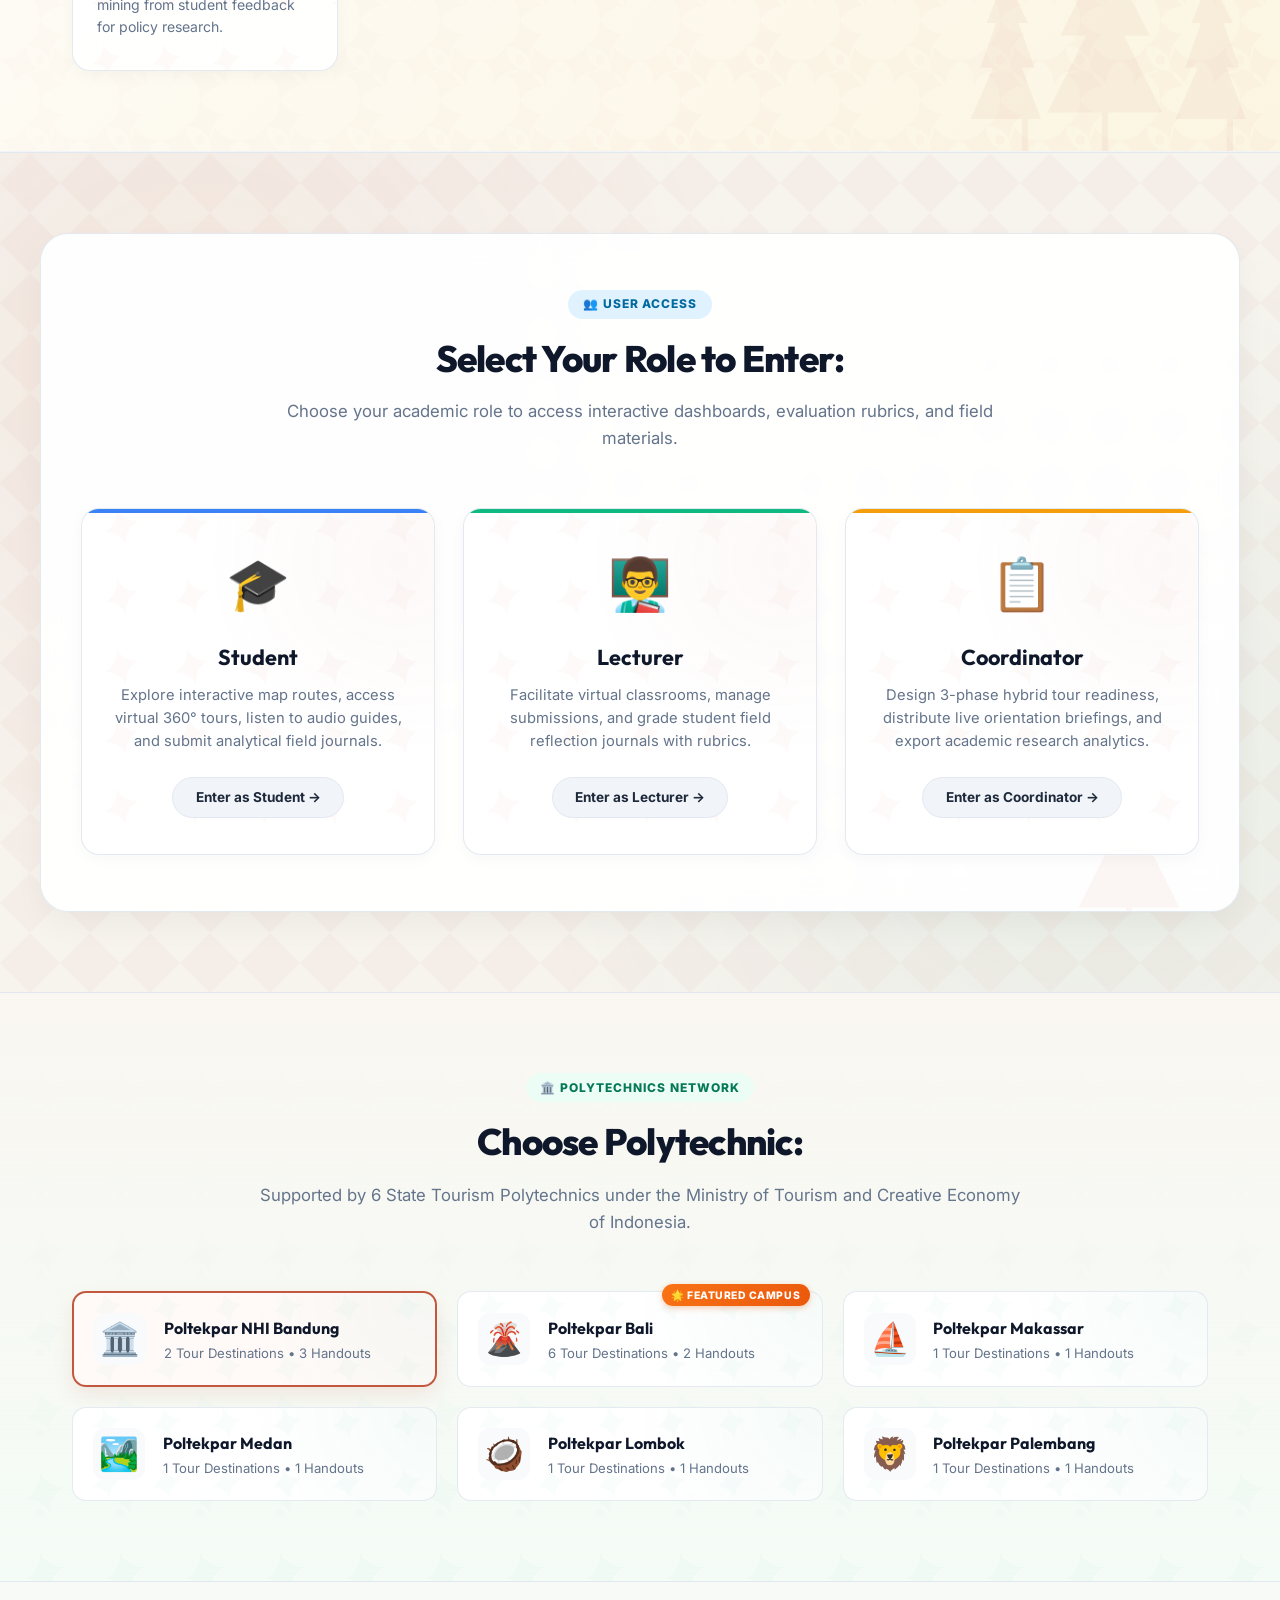
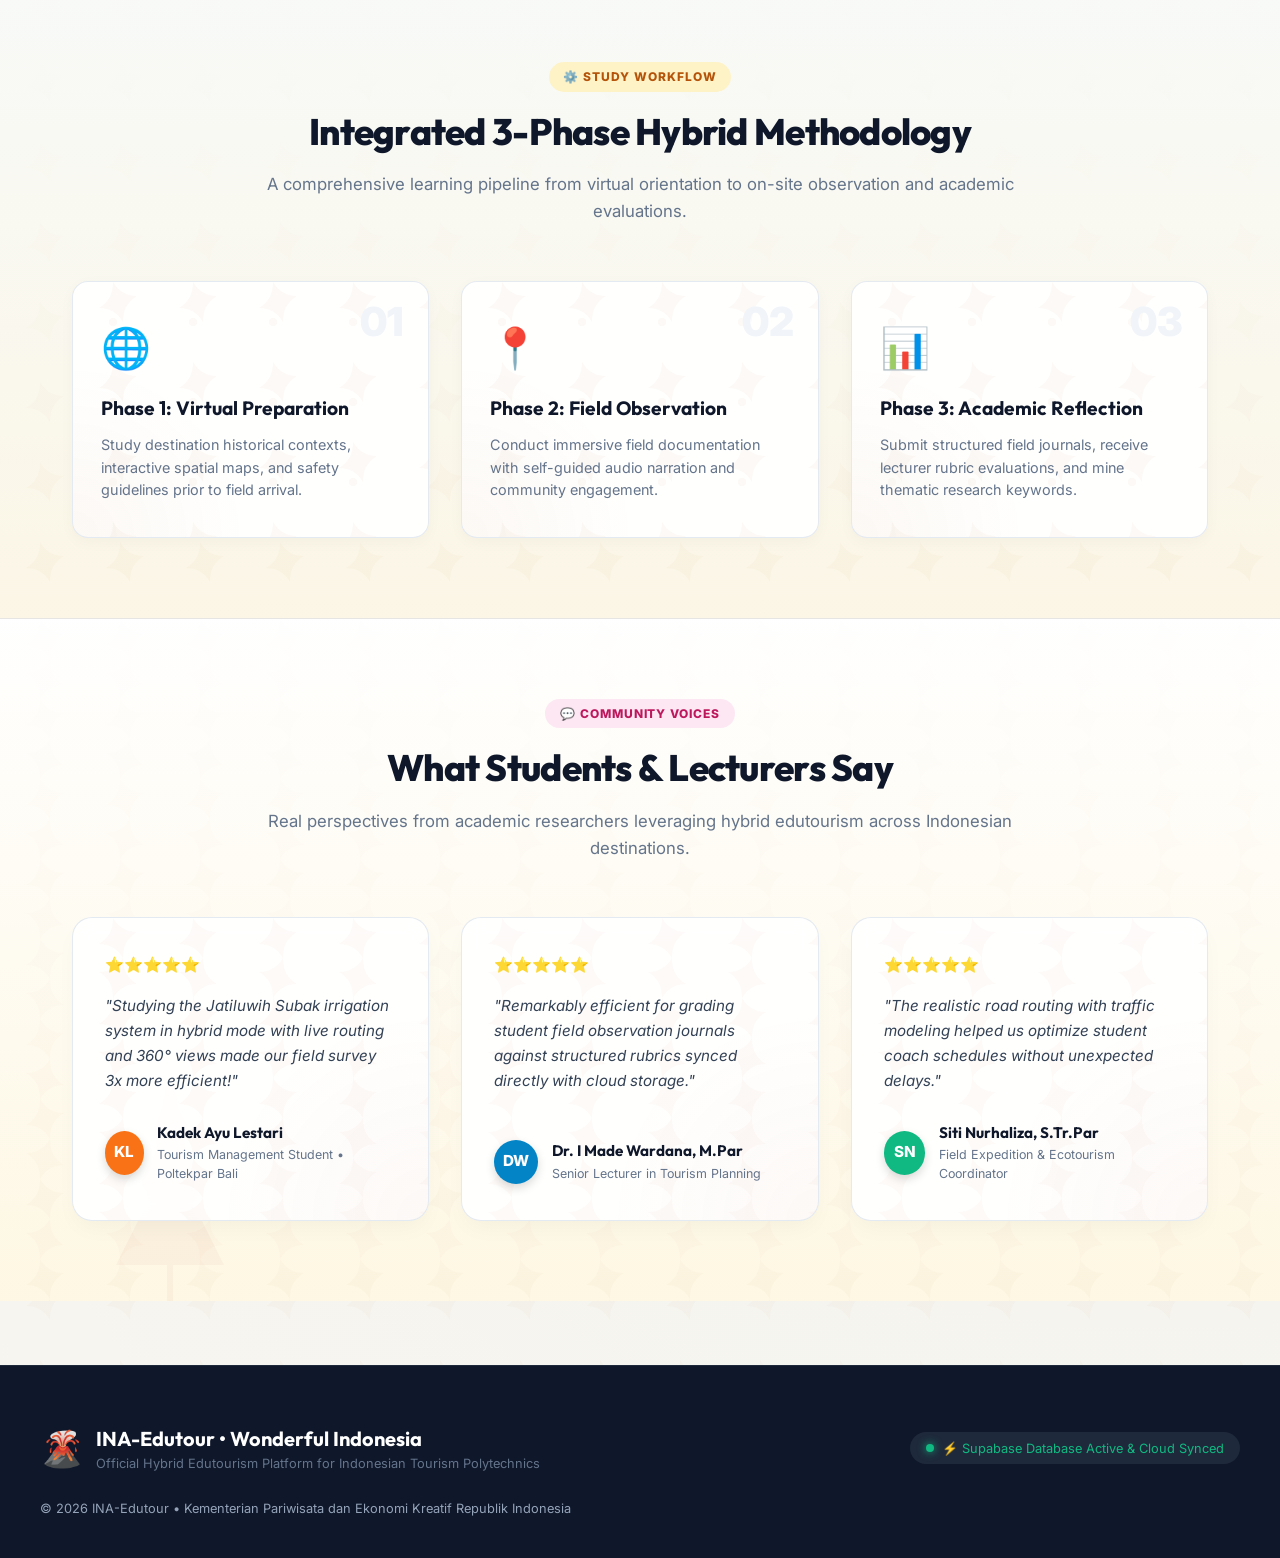
==== commit 750d9795: "feat: implement official academic PDF print handlers and styling for student journal and lecturer gr" ====
--- a/index.html
+++ b/index.html
@@ -19,7 +19,7 @@
         crossorigin=""/>
 
   <!-- Global Application Styling Custom Sheet -->
-  <link rel="stylesheet" href="./style.css?v=3.0">
+  <link rel="stylesheet" href="./style.css?v=3.2">
 </head>
 <body>
 
@@ -33,13 +33,13 @@
 
   <!-- Supabase JS Client SDK from CDN -->
   <script src="https://cdn.jsdelivr.net/npm/@supabase/supabase-js@2"></script>
-  <script src="./supabaseClient.js?v=3.0"></script>
+  <script src="./supabaseClient.js?v=3.2"></script>
 
   <!-- Static Data Store -->
-  <script src="./data.js?v=3.0"></script>
+  <script src="./data.js?v=3.2"></script>
 
   <!-- ES6 App Logic Entrypoint with Cache-Buster -->
-  <script src="./app.js?v=3.0"></script>
+  <script src="./app.js?v=3.2"></script>
 
 </body>
 </html>
--- a/style.css
+++ b/style.css
@@ -4773,5 +4773,227 @@
   margin-top: 0.4rem;
 }
 
-
-
+/* =============================================================
+   ACADEMIC PRINT & OFFICIAL DOCUMENT STYLING (@media print)
+   ============================================================= */
+
+.btn-print-action {
+  display: inline-flex;
+  align-items: center;
+  gap: 0.5rem;
+  background: #ffffff;
+  color: #1e3a8a;
+  border: 1.5px solid #bfdbfe;
+  border-radius: 12px;
+  padding: 0.55rem 1.1rem;
+  font-size: 0.84rem;
+  font-weight: 700;
+  cursor: pointer;
+  box-shadow: 0 2px 6px rgba(37, 99, 235, 0.08);
+  transition: all 0.2s cubic-bezier(0.16, 1, 0.3, 1);
+  white-space: nowrap;
+}
+
+.btn-print-action:hover {
+  background: #eff6ff;
+  border-color: #3b82f6;
+  color: #1d4ed8;
+  transform: translateY(-2px);
+  box-shadow: 0 6px 14px rgba(37, 99, 235, 0.16);
+}
+
+.academic-print-sheet {
+  display: none;
+}
+
+@media print {
+  /* Hide all interactive website chrome */
+  body * {
+    visibility: hidden !important;
+  }
+
+  #academic-print-sheet, #academic-print-sheet * {
+    visibility: visible !important;
+  }
+
+  #academic-print-sheet {
+    display: block !important;
+    position: absolute;
+    left: 0;
+    top: 0;
+    width: 100%;
+    margin: 0;
+    padding: 0;
+    background: #ffffff !important;
+    color: #000000 !important;
+  }
+
+  @page {
+    size: A4 portrait;
+    margin: 12mm 15mm 15mm 15mm;
+  }
+
+  .print-doc-container {
+    width: 100%;
+    max-width: 800px;
+    margin: 0 auto;
+    font-family: 'Times New Roman', Times, serif, system-ui;
+    color: #000000;
+    background: #ffffff;
+  }
+
+  .print-header-kop {
+    display: flex;
+    align-items: center;
+    gap: 1.25rem;
+    padding-bottom: 0.5rem;
+  }
+
+  .print-kop-logo {
+    font-size: 3.5rem;
+    line-height: 1;
+  }
+
+  .print-kop-text {
+    flex: 1;
+    text-align: center;
+  }
+
+  .print-kop-text h3 {
+    font-size: 1.05rem;
+    font-weight: 800;
+    margin: 0;
+    color: #000000;
+    letter-spacing: 0.04em;
+  }
+
+  .print-kop-text h4 {
+    font-size: 0.98rem;
+    font-weight: 800;
+    margin: 2px 0;
+    color: #000000;
+  }
+
+  .print-kop-text p {
+    font-size: 0.8rem;
+    margin: 2px 0;
+  }
+
+  .print-kop-text small {
+    font-size: 0.72rem;
+    color: #333333;
+  }
+
+  .print-kop-divider {
+    border-top: 3px double #000000;
+    margin: 0.4rem 0 1.25rem;
+  }
+
+  .print-doc-title {
+    text-align: center;
+    margin-bottom: 1.25rem;
+  }
+
+  .print-doc-title h2 {
+    font-size: 1.15rem;
+    font-weight: 900;
+    text-decoration: underline;
+    margin-bottom: 0.25rem;
+  }
+
+  .print-doc-num {
+    font-size: 0.78rem;
+    font-family: monospace;
+    color: #333333;
+  }
+
+  .print-meta-table {
+    width: 100%;
+    border-collapse: collapse;
+    font-size: 0.84rem;
+    margin-bottom: 1rem;
+  }
+
+  .print-meta-table td {
+    padding: 0.25rem 0.4rem;
+    vertical-align: top;
+  }
+
+  .print-data-table {
+    width: 100%;
+    border-collapse: collapse;
+    font-size: 0.8rem;
+    margin: 0.75rem 0 1.25rem;
+  }
+
+  .print-data-table th, .print-data-table td {
+    border: 1px solid #000000;
+    padding: 0.45rem 0.5rem;
+    vertical-align: top;
+  }
+
+  .print-data-table th {
+    background-color: #f1f5f9 !important;
+    -webkit-print-color-adjust: exact;
+    print-color-adjust: exact;
+    font-weight: 800;
+    text-align: center;
+  }
+
+  .print-evaluation-box {
+    border: 1px dashed #000000;
+    padding: 0.65rem 0.85rem;
+    font-size: 0.82rem;
+    margin-bottom: 1.5rem;
+    background: #fafafa !important;
+    -webkit-print-color-adjust: exact;
+    print-color-adjust: exact;
+  }
+
+  .print-signatures-grid {
+    display: flex;
+    justify-content: space-between;
+    margin-top: 2rem;
+    page-break-inside: avoid;
+  }
+
+  .print-sig-box {
+    text-align: center;
+    font-size: 0.82rem;
+    width: 32%;
+  }
+
+  .print-sig-space {
+    height: 55px;
+  }
+
+  .print-qr-code {
+    display: flex;
+    flex-direction: column;
+    align-items: center;
+    gap: 0.2rem;
+    margin-bottom: 0.25rem;
+  }
+
+  .print-qr-code small {
+    font-size: 0.62rem;
+    font-weight: 800;
+    border: 1px solid #000000;
+    padding: 1px 4px;
+    border-radius: 4px;
+  }
+
+  .print-footer-page {
+    margin-top: 2.5rem;
+    padding-top: 0.5rem;
+    border-top: 1px solid #cbd5e1;
+    font-size: 0.68rem;
+    color: #64748b;
+    text-align: center;
+    font-style: italic;
+  }
+}
+
+
+
+
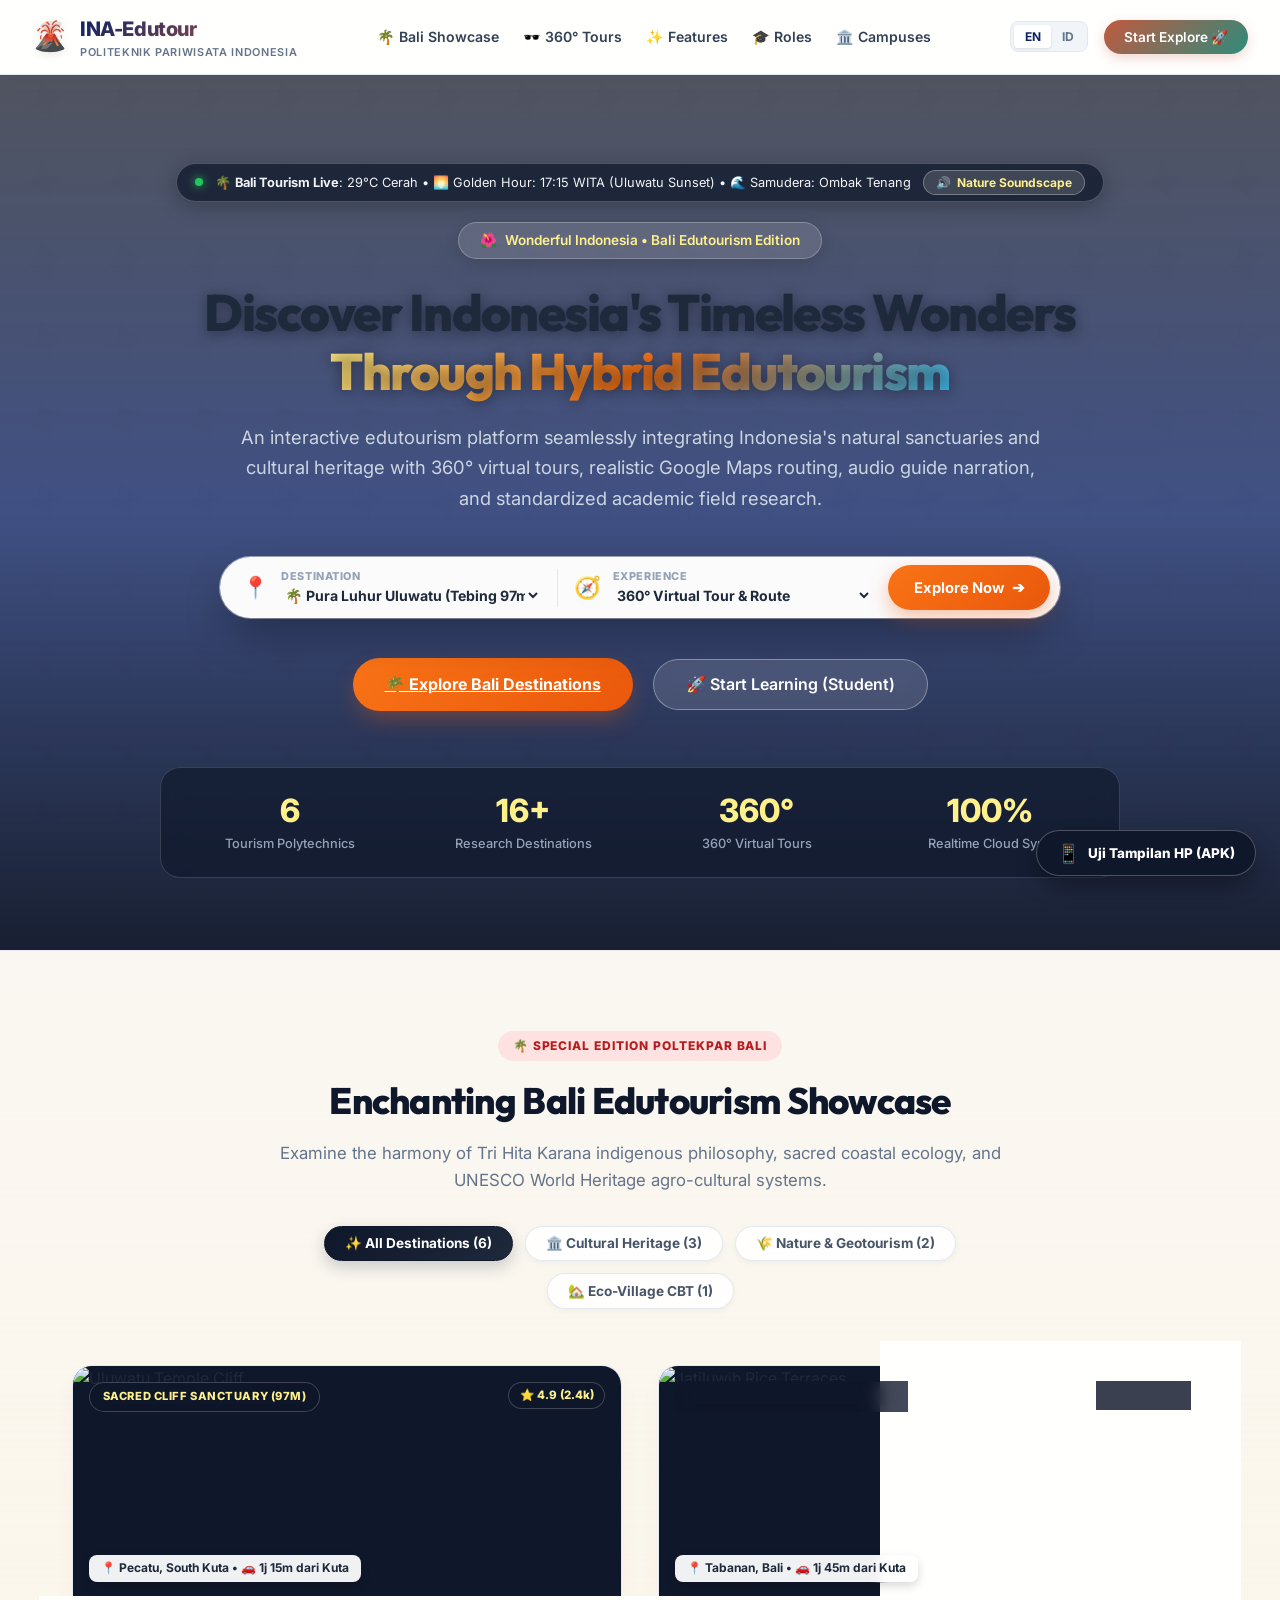
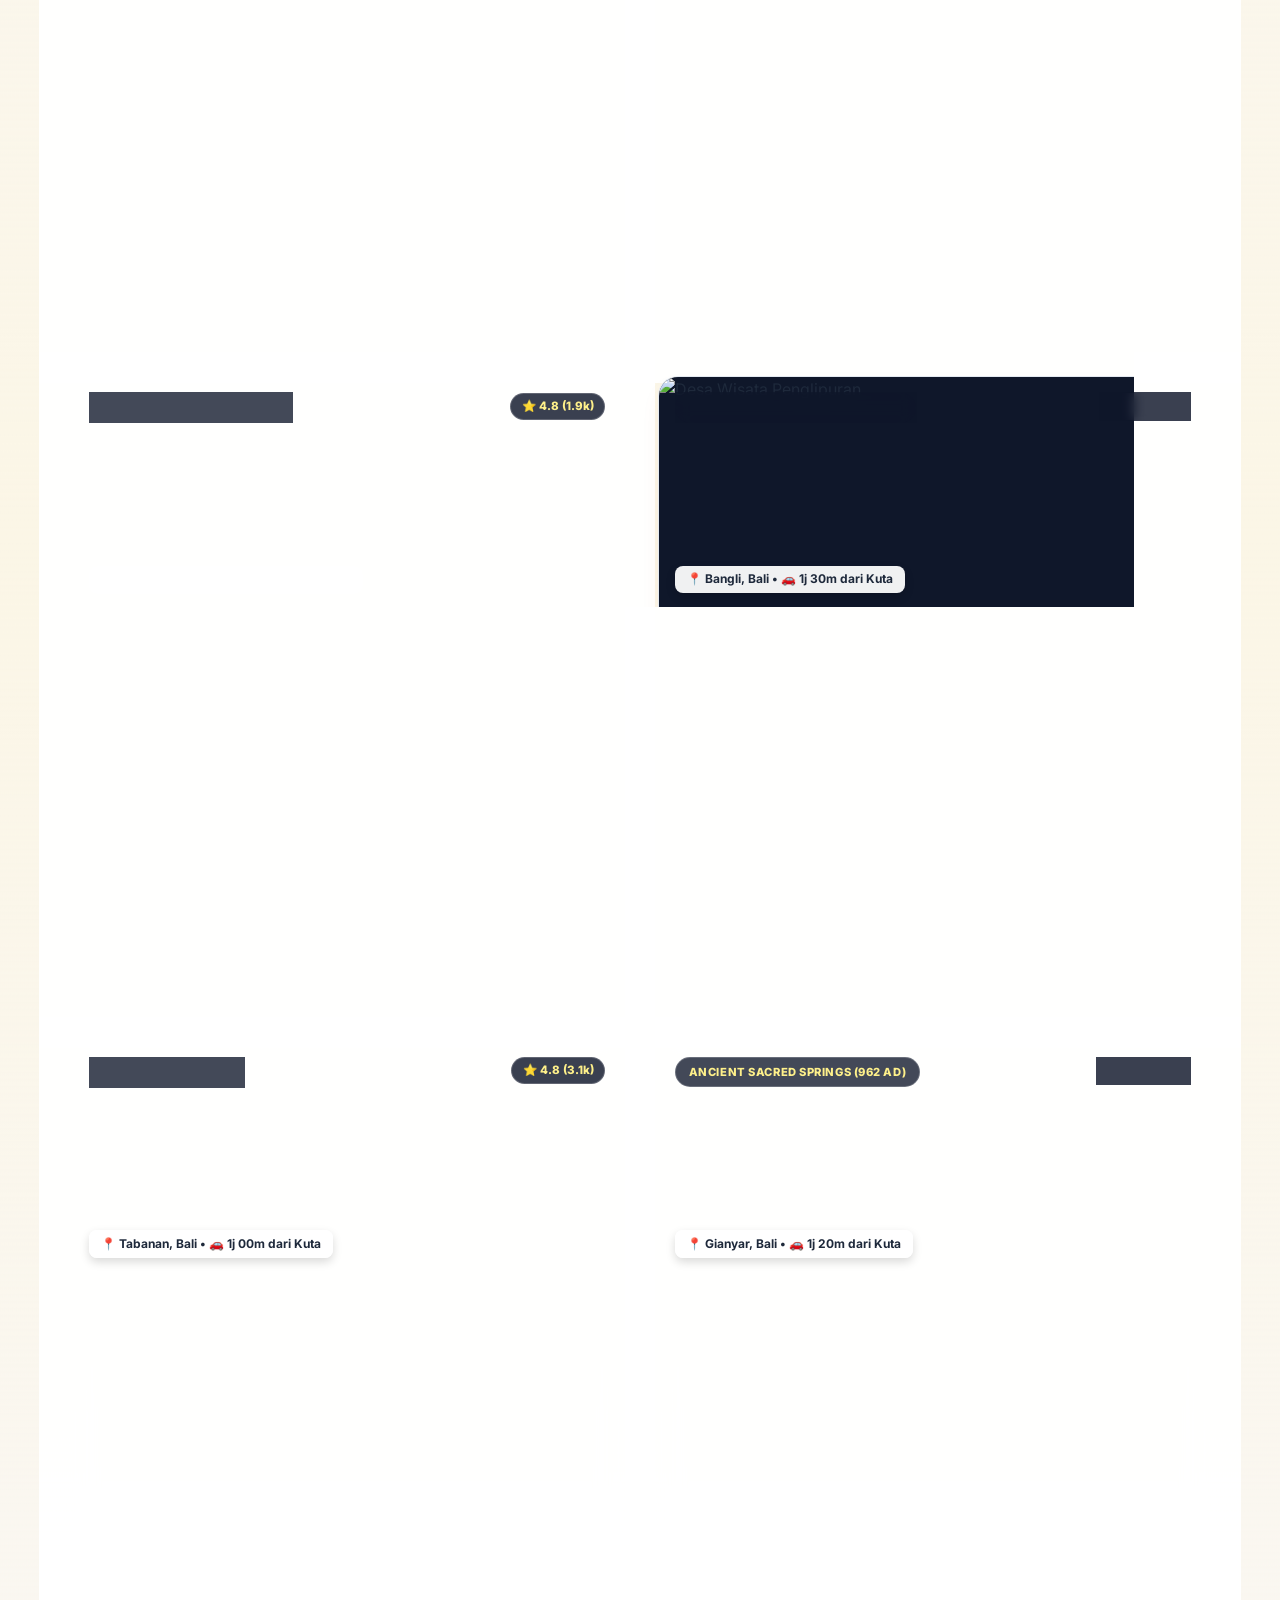
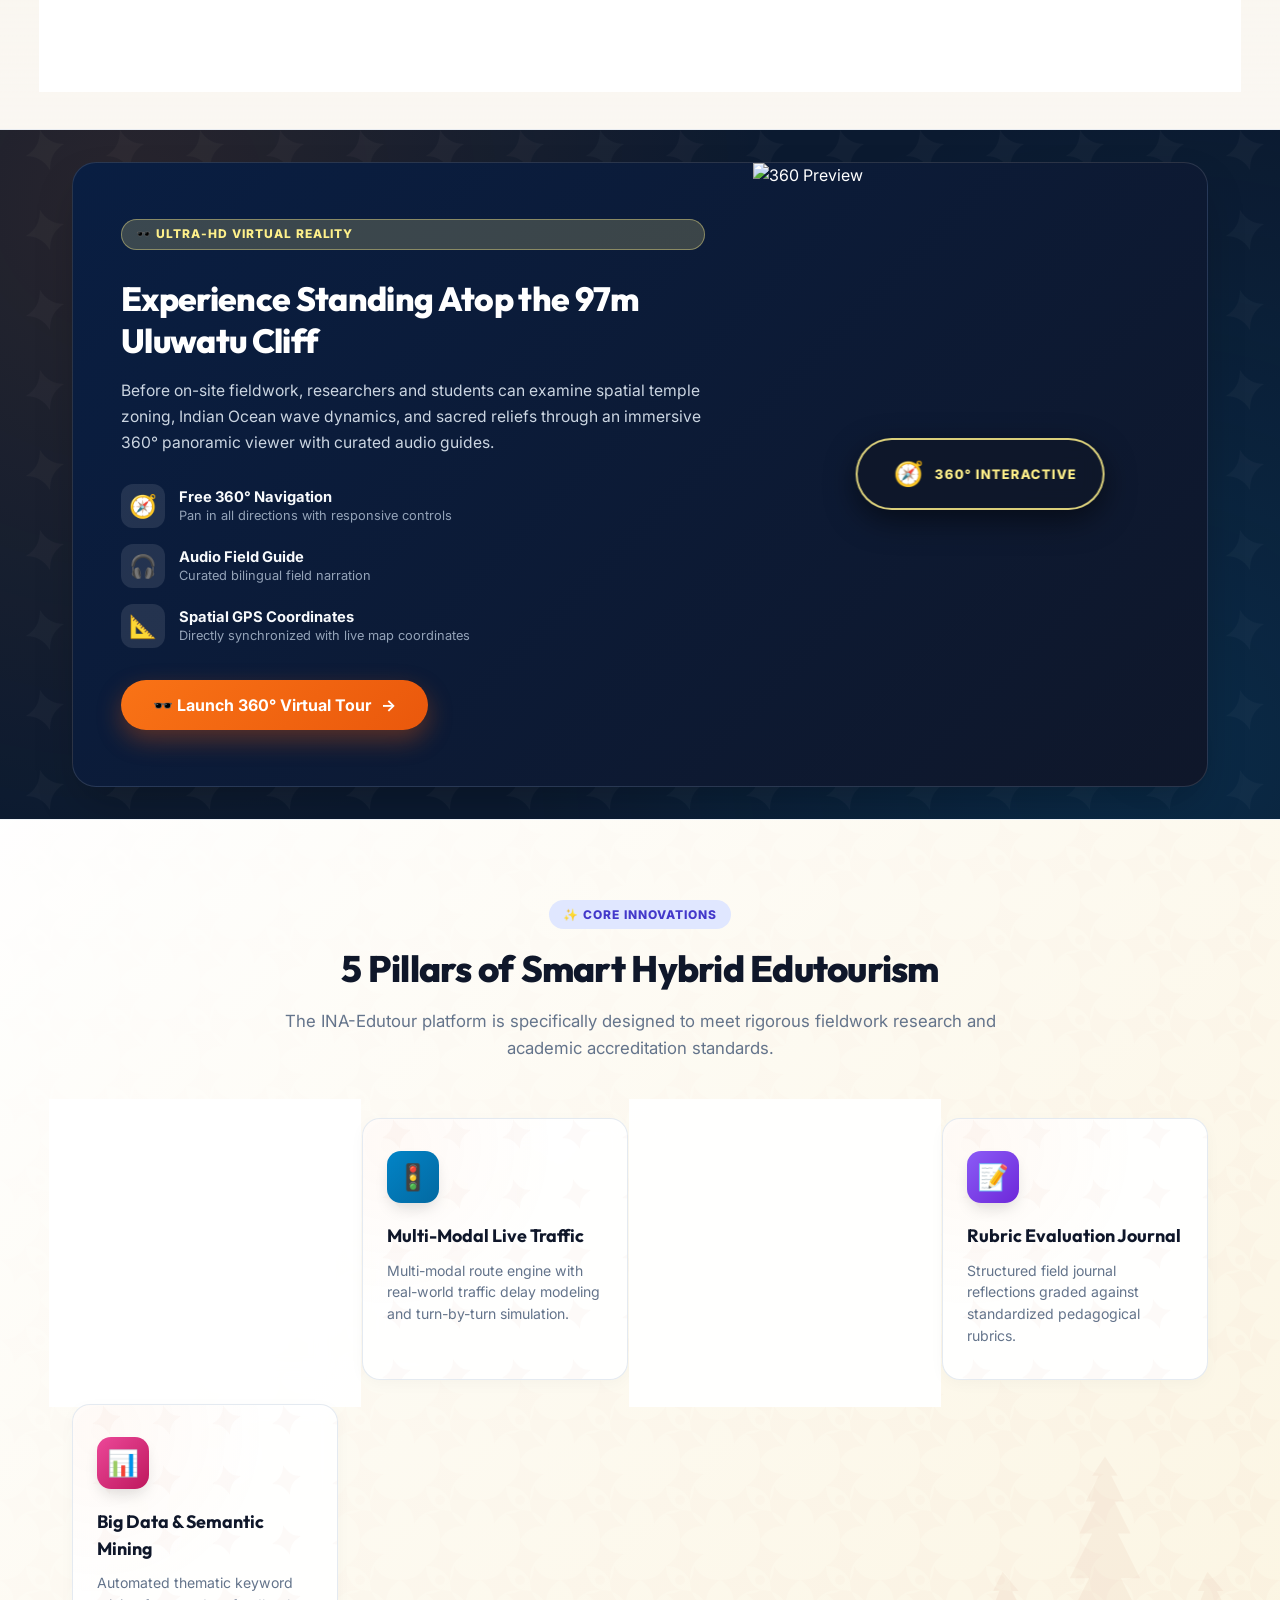
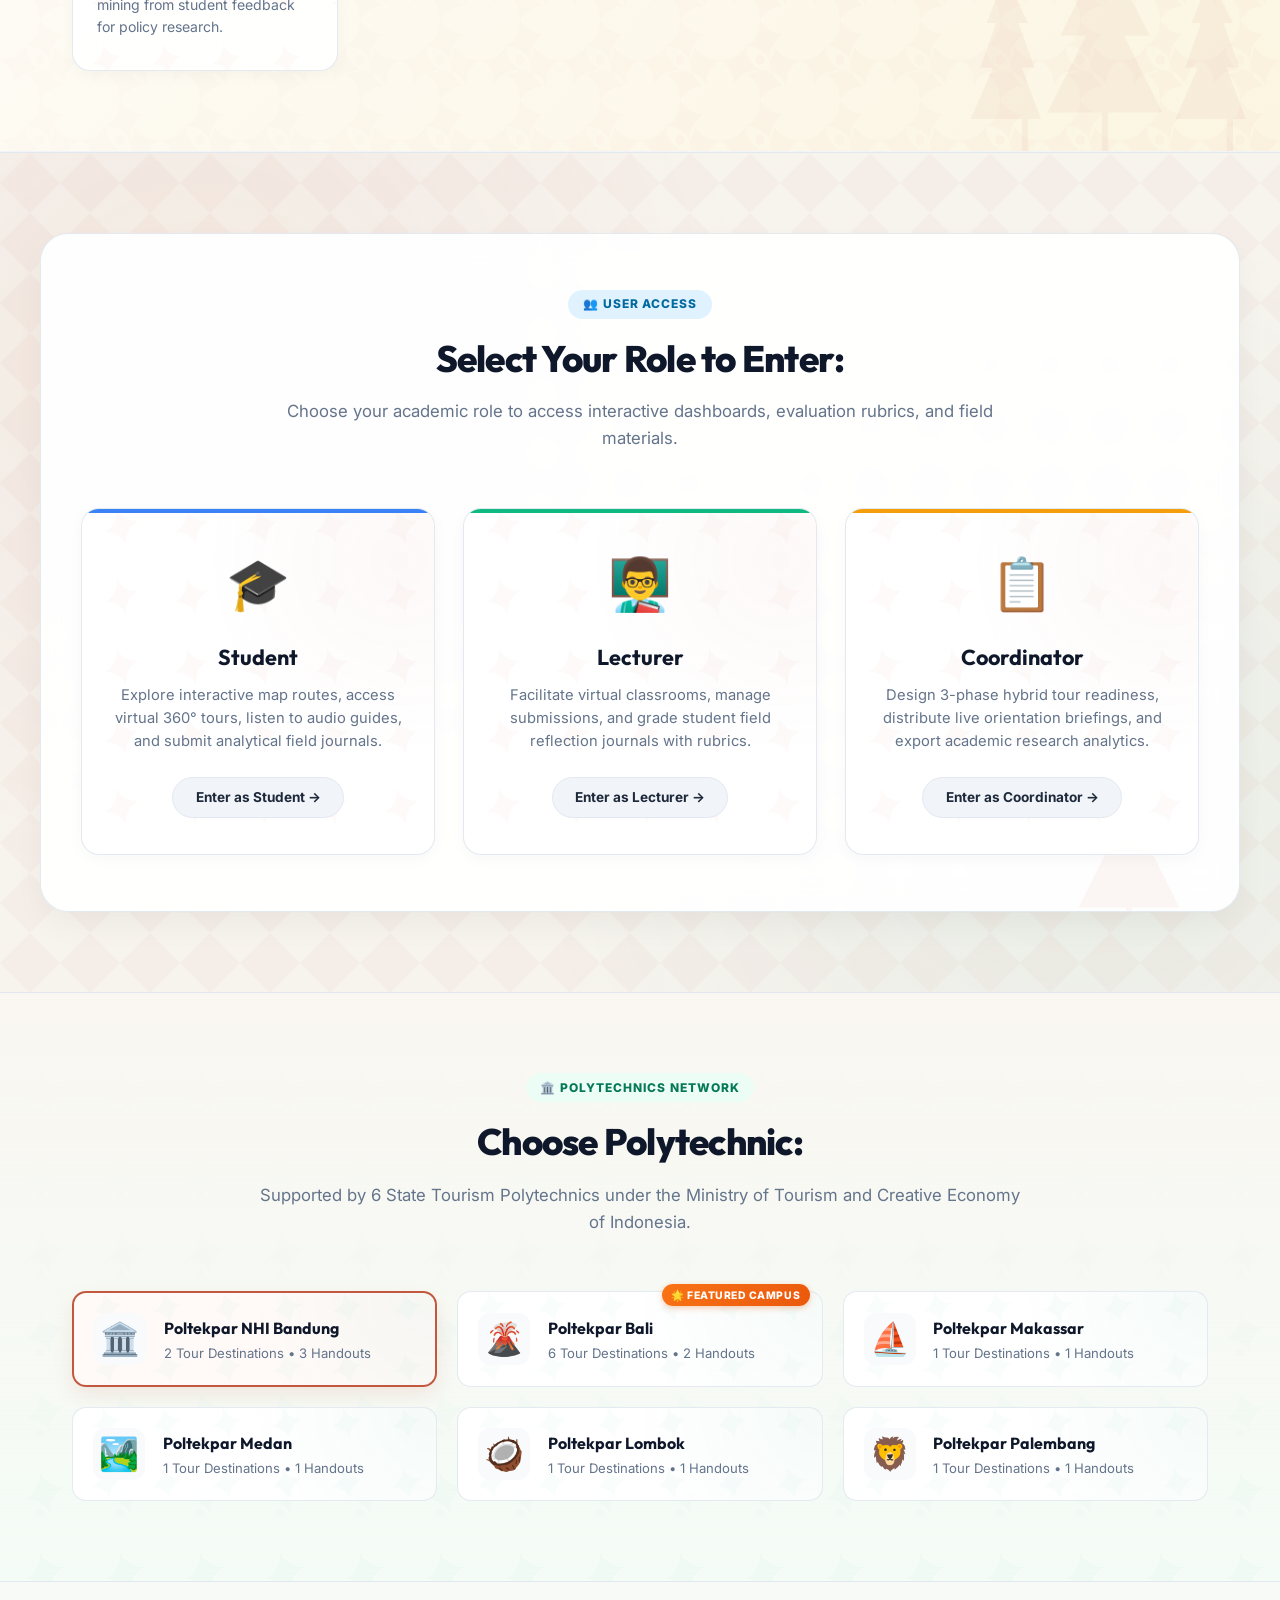
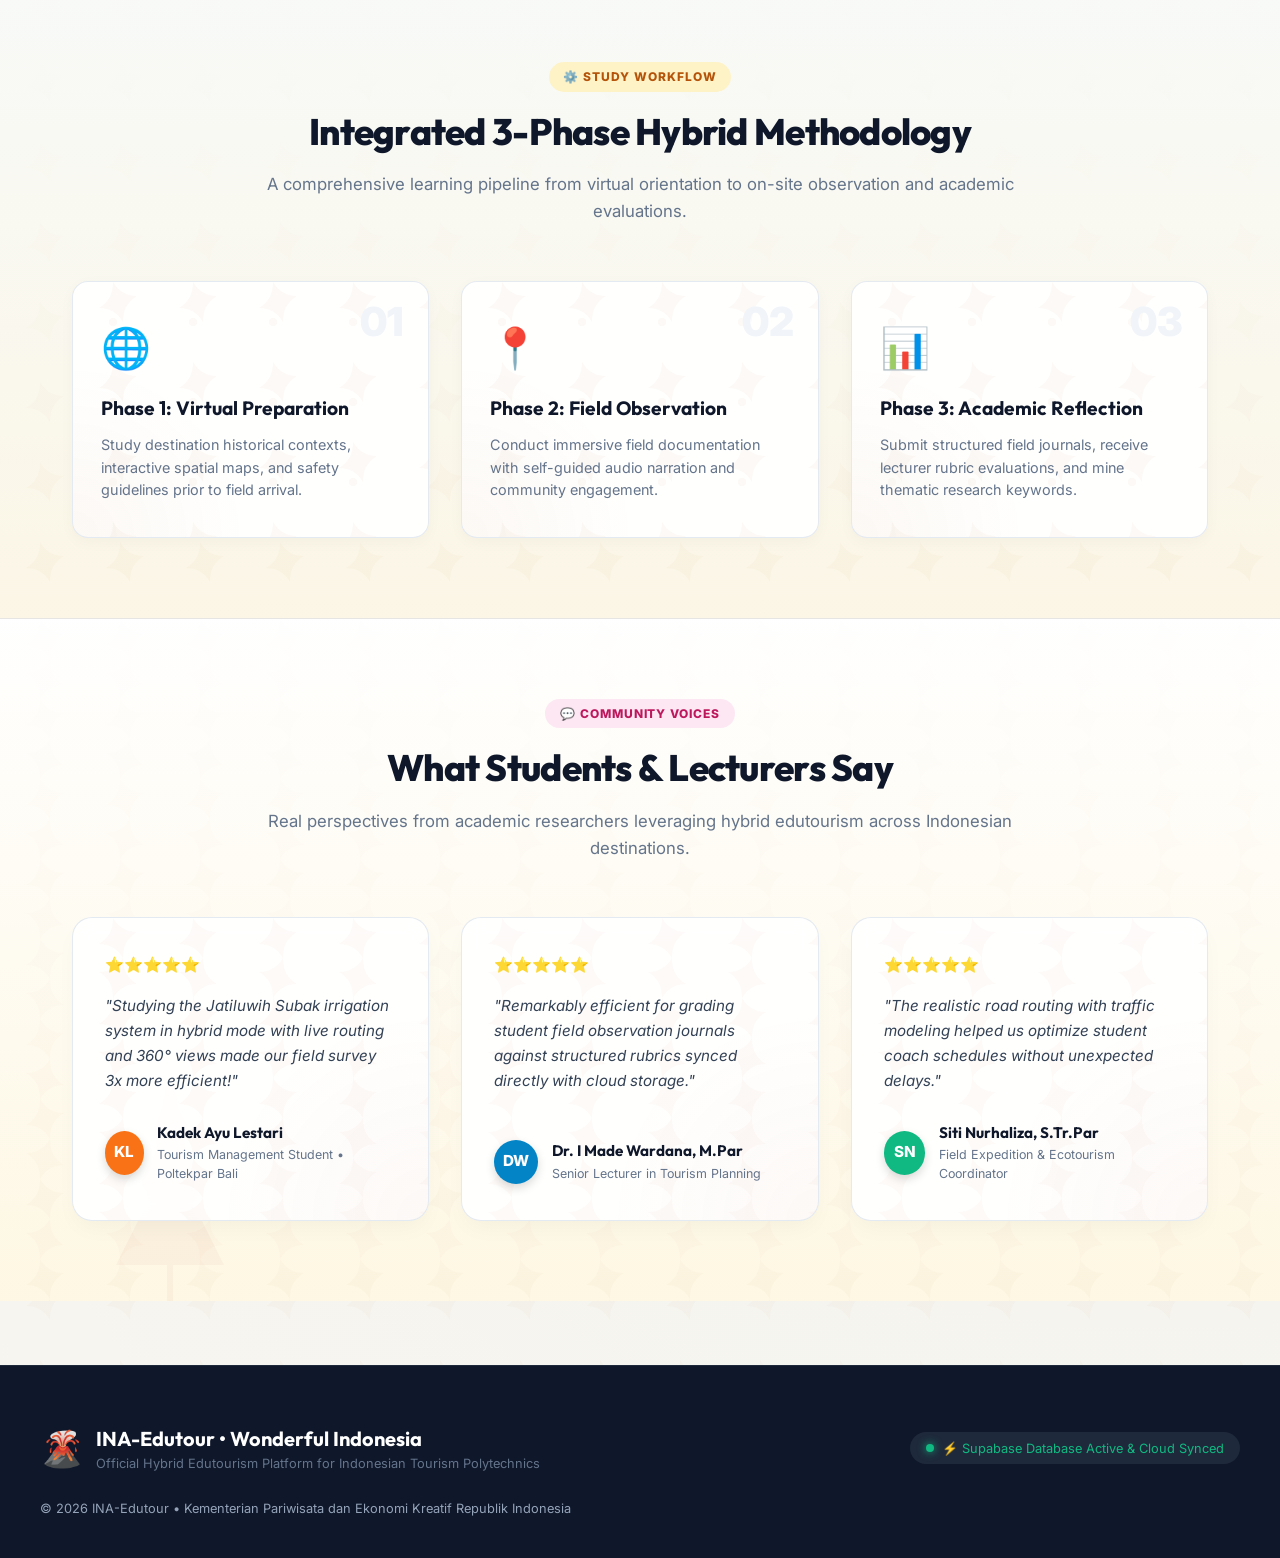
==== commit 3a148f00: "feat: implement adaptive 1-app 2-views architecture (4-column squircle launcher, bottom navigation, " ====
--- a/index.html
+++ b/index.html
@@ -19,7 +19,7 @@
         crossorigin=""/>
 
   <!-- Global Application Styling Custom Sheet -->
-  <link rel="stylesheet" href="./style.css?v=3.2">
+  <link rel="stylesheet" href="./style.css?v=3.3">
 </head>
 <body>
 
@@ -33,13 +33,13 @@
 
   <!-- Supabase JS Client SDK from CDN -->
   <script src="https://cdn.jsdelivr.net/npm/@supabase/supabase-js@2"></script>
-  <script src="./supabaseClient.js?v=3.2"></script>
+  <script src="./supabaseClient.js?v=3.3"></script>
 
   <!-- Static Data Store -->
-  <script src="./data.js?v=3.2"></script>
+  <script src="./data.js?v=3.3"></script>
 
   <!-- ES6 App Logic Entrypoint with Cache-Buster -->
-  <script src="./app.js?v=3.2"></script>
+  <script src="./app.js?v=3.3"></script>
 
 </body>
 </html>
--- a/style.css
+++ b/style.css
@@ -2792,10 +2792,29 @@
     grid-template-columns: 1fr;
   }
   .navbar {
-    padding: 0 1rem;
+    padding: 0 0.85rem;
+    height: 56px;
   }
   .nav-title {
-    font-size: 1.1rem;
+    font-size: 1rem;
+  }
+  .nav-controls {
+    gap: 0.4rem;
+  }
+  .poly-indicator {
+    display: none;
+  }
+  .nav-controls .role-tag-container {
+    display: none;
+  }
+  .nav-select {
+    max-width: 135px;
+    font-size: 0.78rem;
+    padding: 0.35rem 1.4rem 0.35rem 0.5rem;
+  }
+  #logout-btn {
+    padding: 0.35rem 0.55rem;
+    font-size: 0.74rem;
   }
 }
 
@@ -4133,14 +4152,8 @@
 
 @media (max-width: 768px) {
   .sso-hub-apps-grid {
-    grid-template-columns: repeat(2, 1fr);
-    gap: 0.85rem;
-  }
-}
-
-@media (max-width: 480px) {
-  .sso-hub-apps-grid {
-    grid-template-columns: 1fr;
+    grid-template-columns: repeat(4, 1fr);
+    gap: 1.15rem 0.4rem;
   }
 }
 
@@ -4994,6 +5007,854 @@
   }
 }
 
-
-
-
+/* =============================================================
+   MOBILE BOTTOM NAVIGATION & ADAPTIVE APK EXPERIENCE
+   ============================================================= */
+
+/* 1. Base State: Desktop Web has bottom-nav hidden */
+.mobile-bottom-nav {
+  display: none;
+}
+
+/* 2. Desktop Floating Viewport Mode Toggle (Helper for testing) */
+.view-mode-floating-pill {
+  position: fixed;
+  bottom: 1.5rem;
+  right: 1.5rem;
+  z-index: 9999;
+}
+
+.view-mode-toggle-btn {
+  display: flex;
+  align-items: center;
+  gap: 0.5rem;
+  background: #0f172a;
+  color: #ffffff;
+  border: 1.5px solid rgba(255, 255, 255, 0.25);
+  border-radius: 9999px;
+  padding: 0.65rem 1.25rem;
+  font-size: 0.84rem;
+  font-weight: 800;
+  cursor: pointer;
+  box-shadow: 0 10px 25px -4px rgba(0, 0, 0, 0.45);
+  transition: all 0.25s cubic-bezier(0.16, 1, 0.3, 1);
+  font-family: inherit;
+}
+
+.view-mode-toggle-btn:hover {
+  background: #1e293b;
+  transform: translateY(-2px);
+  box-shadow: 0 14px 28px -4px rgba(0, 0, 0, 0.55);
+  border-color: #3b82f6;
+}
+
+.view-mode-toggle-btn:active {
+  transform: scale(0.96);
+}
+
+.view-mode-toggle-btn .toggle-icon {
+  font-size: 1.15rem;
+}
+
+/* 3. Mobile Bottom Navigation Bar Styles */
+.mobile-nav-item {
+  display: flex;
+  flex-direction: column;
+  align-items: center;
+  justify-content: center;
+  flex: 1;
+  height: 100%;
+  color: #64748b;
+  font-size: 0.68rem;
+  font-weight: 700;
+  border: none;
+  background: transparent;
+  cursor: pointer;
+  padding: 4px 2px;
+  transition: all 0.2s ease;
+  text-decoration: none;
+  user-select: none;
+  gap: 2px;
+  font-family: inherit;
+}
+
+.mobile-nav-item .mobile-nav-icon {
+  font-size: 1.25rem;
+  line-height: 1;
+  transition: transform 0.2s cubic-bezier(0.34, 1.56, 0.64, 1);
+}
+
+.mobile-nav-item.active {
+  color: #2563eb;
+}
+
+.mobile-nav-item.active .mobile-nav-icon {
+  transform: translateY(-2px) scale(1.1);
+}
+
+.mobile-nav-item.active .mobile-nav-label {
+  font-weight: 800;
+  color: #1d4ed8;
+}
+
+/* 4. Mobile Account Sheet Backdrop & Card */
+.mobile-account-sheet-backdrop {
+  position: fixed;
+  top: 0;
+  left: 0;
+  right: 0;
+  bottom: 0;
+  background: rgba(15, 23, 42, 0.65);
+  backdrop-filter: blur(8px);
+  -webkit-backdrop-filter: blur(8px);
+  z-index: 10000;
+  display: flex;
+  align-items: flex-end;
+  justify-content: center;
+}
+
+.mobile-account-sheet-card {
+  background: #ffffff;
+  width: 100%;
+  max-width: 480px;
+  border-radius: 28px 28px 0 0;
+  padding: 1.25rem 1.4rem 2.25rem;
+  box-shadow: 0 -10px 40px rgba(0, 0, 0, 0.25);
+  display: flex;
+  flex-direction: column;
+  gap: 1.15rem;
+  position: relative;
+  max-height: 85vh;
+  overflow-y: auto;
+  box-sizing: border-box;
+}
+
+.sheet-drag-handle {
+  width: 40px;
+  height: 5px;
+  background: #cbd5e1;
+  border-radius: 9999px;
+  margin: 0 auto 0.4rem;
+}
+
+.sheet-header {
+  display: flex;
+  align-items: center;
+  gap: 0.85rem;
+  position: relative;
+  padding-bottom: 0.85rem;
+  border-bottom: 1px solid #f1f5f9;
+}
+
+.sheet-user-info {
+  flex: 1;
+}
+
+.sheet-close-btn {
+  background: #f1f5f9;
+  border: none;
+  width: 32px;
+  height: 32px;
+  border-radius: 50%;
+  font-size: 0.95rem;
+  font-weight: 700;
+  color: #64748b;
+  cursor: pointer;
+  display: flex;
+  align-items: center;
+  justify-content: center;
+  transition: all 0.2s;
+}
+
+.sheet-close-btn:hover {
+  background: #e2e8f0;
+  color: #0f172a;
+}
+
+.sheet-section {
+  display: flex;
+  flex-direction: column;
+  gap: 0.45rem;
+}
+
+.sheet-label {
+  font-size: 0.72rem;
+  font-weight: 800;
+  color: #64748b;
+  letter-spacing: 0.04em;
+}
+
+.sheet-role-options {
+  display: grid;
+  grid-template-columns: repeat(3, 1fr);
+  gap: 0.5rem;
+}
+
+.sheet-role-btn {
+  border: 1.5px solid #e2e8f0;
+  background: #f8fafc;
+  padding: 0.65rem 0.35rem;
+  border-radius: 14px;
+  font-size: 0.74rem;
+  font-weight: 700;
+  color: #334155;
+  cursor: pointer;
+  display: flex;
+  flex-direction: column;
+  align-items: center;
+  gap: 0.25rem;
+  transition: all 0.2s;
+  font-family: inherit;
+}
+
+.sheet-role-btn span {
+  font-size: 1.25rem;
+}
+
+.sheet-role-btn:hover {
+  border-color: #3b82f6;
+  background: #eff6ff;
+  color: #1d4ed8;
+}
+
+.sheet-role-btn.active {
+  background: #eff6ff;
+  border-color: #2563eb;
+  color: #1d4ed8;
+  box-shadow: 0 4px 10px rgba(37, 99, 235, 0.15);
+}
+
+.sheet-select {
+  width: 100%;
+  padding: 0.65rem 0.85rem;
+  border: 1.5px solid #e2e8f0;
+  border-radius: 12px;
+  background: #ffffff;
+  font-size: 0.82rem;
+  font-weight: 700;
+  color: #1e293b;
+  outline: none;
+  font-family: inherit;
+}
+
+.sheet-action-btn {
+  flex: 1;
+  padding: 0.7rem 0.85rem;
+  border-radius: 14px;
+  font-size: 0.8rem;
+  font-weight: 700;
+  border: none;
+  cursor: pointer;
+  transition: all 0.2s;
+  display: flex;
+  align-items: center;
+  justify-content: center;
+  gap: 0.4rem;
+  font-family: inherit;
+}
+
+.sheet-action-btn.secondary {
+  background: #f1f5f9;
+  color: #1e293b;
+  border: 1px solid #e2e8f0;
+}
+
+.sheet-action-btn.secondary:hover {
+  background: #e2e8f0;
+}
+
+.sheet-action-btn.danger {
+  background: #fee2e2;
+  color: #dc2626;
+  border: 1px solid #fecaca;
+}
+
+.sheet-action-btn.danger:hover {
+  background: #fca5a5;
+  color: #b91c1c;
+}
+
+/* =============================================================
+   5. ADAPTIVE MEDIA QUERY FOR REAL MOBILE DEVICES / APK (<= 768px)
+   ============================================================= */
+@media (max-width: 768px) {
+  /* Real mobile devices don't need the floating toggle */
+  .view-mode-floating-pill {
+    display: none !important;
+  }
+
+  .tabs-bar {
+    display: none !important;
+  }
+
+  .mobile-bottom-nav {
+    display: flex !important;
+    position: fixed !important;
+    bottom: 0 !important;
+    left: 0 !important;
+    right: 0 !important;
+    height: 62px !important;
+    background: rgba(255, 255, 255, 0.96) !important;
+    backdrop-filter: blur(16px) !important;
+    -webkit-backdrop-filter: blur(16px) !important;
+    border-top: 1px solid #e2e8f0 !important;
+    align-items: center !important;
+    justify-content: space-around !important;
+    padding: 0 0.4rem !important;
+    z-index: 1000 !important;
+    box-shadow: 0 -4px 20px rgba(0, 0, 0, 0.06) !important;
+  }
+
+  .app-container {
+    padding-bottom: 74px !important;
+  }
+
+  .sso-hub-screen {
+    padding: 0.5rem 0.25rem 2rem !important;
+    gap: 0.9rem !important;
+  }
+
+  .sso-hub-profile-card {
+    padding: 1rem 1.15rem !important;
+    border-radius: 20px !important;
+    gap: 0.9rem !important;
+  }
+
+  .sso-hub-user-main {
+    gap: 0.9rem !important;
+    width: 100% !important;
+  }
+
+  .sso-hub-avatar {
+    width: 52px !important;
+    height: 52px !important;
+    font-size: 1.25rem !important;
+  }
+
+  .sso-hub-user-name {
+    font-size: 1.15rem !important;
+  }
+
+  .sso-hub-user-sub {
+    font-size: 0.74rem !important;
+  }
+
+  .sso-hub-actions-box {
+    width: 100% !important;
+    align-items: stretch !important;
+    gap: 0.6rem !important;
+  }
+
+  .sso-sim-box {
+    width: 100% !important;
+    justify-content: space-between !important;
+    padding: 3px !important;
+  }
+
+  .sso-sim-buttons {
+    width: 100% !important;
+    display: flex !important;
+  }
+
+  .sso-sim-btn {
+    flex: 1 !important;
+    padding: 0.35rem 0.35rem !important;
+    font-size: 0.72rem !important;
+    text-align: center !important;
+  }
+
+  .sso-hub-quick-buttons {
+    width: 100% !important;
+    justify-content: space-between !important;
+  }
+
+  .sso-hub-campus-btn,
+  .sso-hub-logout-btn {
+    flex: 1 !important;
+    justify-content: center !important;
+    font-size: 0.74rem !important;
+    padding: 0.4rem 0.5rem !important;
+  }
+
+  /* Hide verbose text banner on mobile */
+  .sso-hub-notice-banner {
+    display: none !important;
+  }
+
+  .sso-hub-toolbar {
+    padding: 0.25rem 0 !important;
+    gap: 0.75rem !important;
+  }
+
+  .sso-hub-toolbar-left h3 {
+    font-size: 1.1rem !important;
+  }
+
+  .sso-hub-toolbar-left p {
+    font-size: 0.75rem !important;
+  }
+
+  .sso-hub-toolbar-right {
+    width: 100% !important;
+    flex-direction: column !important;
+    align-items: stretch !important;
+    gap: 0.6rem !important;
+  }
+
+  .sso-hub-filter-chips {
+    width: 100% !important;
+    overflow-x: auto !important;
+    white-space: nowrap !important;
+    padding: 4px !important;
+    -webkit-overflow-scrolling: touch !important;
+  }
+
+  .sso-filter-chip {
+    flex-shrink: 0 !important;
+    font-size: 0.72rem !important;
+    padding: 0.35rem 0.65rem !important;
+  }
+
+  .sso-hub-search-box {
+    width: 100% !important;
+    min-width: unset !important;
+  }
+
+  .sso-hub-search-input {
+    font-size: 0.8rem !important;
+    padding: 0.5rem 0.75rem 0.5rem 2.2rem !important;
+  }
+
+  /* 4-column Android / Mall SIM launcher grid */
+  .sso-hub-apps-grid {
+    grid-template-columns: repeat(4, 1fr) !important;
+    gap: 1.15rem 0.4rem !important;
+    padding: 0.25rem 0 !important;
+    margin-bottom: 1.25rem !important;
+  }
+
+  .sso-hub-app-card {
+    background: transparent !important;
+    border: none !important;
+    box-shadow: none !important;
+    padding: 0 !important;
+    display: flex !important;
+    flex-direction: column !important;
+    align-items: center !important;
+    justify-content: flex-start !important;
+    text-align: center !important;
+    position: relative !important;
+    cursor: pointer !important;
+    border-radius: 0 !important;
+    backdrop-filter: none !important;
+    -webkit-backdrop-filter: none !important;
+  }
+
+  .sso-hub-app-card:hover {
+    transform: translateY(-3px) scale(1.03) !important;
+    background: transparent !important;
+    box-shadow: none !important;
+  }
+
+  .sso-hub-app-card:active {
+    transform: scale(0.92) !important;
+  }
+
+  .sso-hub-app-icon {
+    width: 58px !important;
+    height: 58px !important;
+    min-width: 58px !important;
+    min-height: 58px !important;
+    border-radius: 18px !important;
+    font-size: 1.75rem !important;
+    display: flex !important;
+    align-items: center !important;
+    justify-content: center !important;
+    margin: 0 0 0.45rem 0 !important;
+    box-shadow: 0 5px 14px -2px rgba(0, 0, 0, 0.12) !important;
+    border: 1.5px solid rgba(255, 255, 255, 0.7) !important;
+    transition: transform 0.2s cubic-bezier(0.34, 1.56, 0.64, 1) !important;
+  }
+
+  .sso-hub-app-card:hover .sso-hub-app-icon {
+    transform: scale(1.05) !important;
+  }
+
+  .sso-hub-app-title {
+    font-size: 0.72rem !important;
+    font-weight: 700 !important;
+    color: #1e293b !important;
+    line-height: 1.25 !important;
+    text-align: center !important;
+    margin: 0 !important;
+    max-width: 78px !important;
+    word-break: break-word !important;
+    display: -webkit-box !important;
+    -webkit-line-clamp: 2 !important;
+    -webkit-box-orient: vertical !important;
+    overflow: hidden !important;
+  }
+
+  .sso-hub-app-desc,
+  .sso-hub-card-footer {
+    display: none !important;
+  }
+
+  .sso-hub-card-badge-row {
+    position: absolute !important;
+    top: -3px !important;
+    right: 50% !important;
+    transform: translateX(28px) !important;
+    z-index: 2 !important;
+    margin: 0 !important;
+  }
+
+  .sso-hub-status-pill.allowed {
+    display: none !important;
+  }
+
+  .sso-hub-status-pill.restricted {
+    font-size: 0.55rem !important;
+    padding: 1px 5px !important;
+    background: #ef4444 !important;
+    color: #ffffff !important;
+    border: none !important;
+    border-radius: 9999px !important;
+    box-shadow: 0 2px 5px rgba(239, 68, 68, 0.4) !important;
+  }
+
+  .sso-hub-widgets-row {
+    grid-template-columns: 1fr !important;
+    gap: 0.85rem !important;
+  }
+
+  .sso-hub-widget-card {
+    padding: 1.1rem !important;
+    border-radius: 18px !important;
+  }
+}
+
+/* Very compact phones (<= 380px) */
+@media (max-width: 380px) {
+  .sso-hub-apps-grid {
+    gap: 1rem 0.2rem !important;
+  }
+  .sso-hub-app-icon {
+    width: 52px !important;
+    height: 52px !important;
+    min-width: 52px !important;
+    min-height: 52px !important;
+    border-radius: 16px !important;
+    font-size: 1.55rem !important;
+  }
+  .sso-hub-app-title {
+    font-size: 0.68rem !important;
+    max-width: 68px !important;
+  }
+}
+
+/* =============================================================
+   6. SIMULATED MOBILE MODE (For testing mobile APK on wide screens)
+   ============================================================= */
+body.simulated-mobile-mode {
+  background: #090d16 !important;
+  background-image: 
+    radial-gradient(circle at 50% 20%, rgba(59, 130, 246, 0.15) 0%, transparent 60%),
+    radial-gradient(circle at 80% 80%, rgba(16, 185, 129, 0.1) 0%, transparent 50%) !important;
+  padding: 1.5rem 0.5rem 4rem !important;
+  display: flex !important;
+  flex-direction: column !important;
+  align-items: center !important;
+  justify-content: flex-start !important;
+  min-height: 100vh !important;
+}
+
+body.simulated-mobile-mode #app {
+  width: 100% !important;
+  display: flex !important;
+  justify-content: center !important;
+}
+
+body.simulated-mobile-mode .app-container {
+  max-width: 414px !important;
+  width: 100% !important;
+  margin: 0 auto !important;
+  background: #f8fafc !important;
+  border-radius: 42px !important;
+  border: 11px solid #1e293b !important;
+  box-shadow: 
+    0 25px 60px -10px rgba(0, 0, 0, 0.7),
+    0 0 0 1px rgba(255, 255, 255, 0.15),
+    inset 0 0 0 2px rgba(255, 255, 255, 0.1) !important;
+  overflow: hidden !important;
+  position: relative !important;
+  min-height: 840px !important;
+  padding-bottom: 74px !important;
+}
+
+body.simulated-mobile-mode .tabs-bar {
+  display: none !important;
+}
+
+body.simulated-mobile-mode .mobile-bottom-nav {
+  display: flex !important;
+  position: absolute !important;
+  bottom: 0 !important;
+  left: 0 !important;
+  right: 0 !important;
+  height: 62px !important;
+  background: rgba(255, 255, 255, 0.96) !important;
+  backdrop-filter: blur(16px) !important;
+  -webkit-backdrop-filter: blur(16px) !important;
+  border-top: 1px solid #e2e8f0 !important;
+  align-items: center !important;
+  justify-content: space-around !important;
+  padding: 0 0.4rem !important;
+  z-index: 1000 !important;
+  box-shadow: 0 -4px 20px rgba(0, 0, 0, 0.06) !important;
+}
+
+body.simulated-mobile-mode .navbar {
+  padding: 0 0.85rem !important;
+  height: 56px !important;
+}
+
+body.simulated-mobile-mode .nav-title {
+  font-size: 1rem !important;
+}
+
+body.simulated-mobile-mode .poly-indicator {
+  display: none !important;
+}
+
+body.simulated-mobile-mode .nav-controls .role-tag-container {
+  display: none !important;
+}
+
+body.simulated-mobile-mode .nav-select {
+  max-width: 135px !important;
+  font-size: 0.78rem !important;
+  padding: 0.35rem 1.4rem 0.35rem 0.5rem !important;
+}
+
+body.simulated-mobile-mode #logout-btn {
+  padding: 0.35rem 0.55rem !important;
+  font-size: 0.74rem !important;
+}
+
+body.simulated-mobile-mode .sso-hub-screen {
+  padding: 0.5rem 0.25rem 2rem !important;
+  gap: 0.9rem !important;
+}
+
+body.simulated-mobile-mode .sso-hub-profile-card {
+  padding: 1rem 1.15rem !important;
+  border-radius: 20px !important;
+  gap: 0.9rem !important;
+}
+
+body.simulated-mobile-mode .sso-hub-user-main {
+  gap: 0.9rem !important;
+  width: 100% !important;
+}
+
+body.simulated-mobile-mode .sso-hub-avatar {
+  width: 52px !important;
+  height: 52px !important;
+  font-size: 1.25rem !important;
+}
+
+body.simulated-mobile-mode .sso-hub-user-name {
+  font-size: 1.15rem !important;
+}
+
+body.simulated-mobile-mode .sso-hub-user-sub {
+  font-size: 0.74rem !important;
+}
+
+body.simulated-mobile-mode .sso-hub-actions-box {
+  width: 100% !important;
+  align-items: stretch !important;
+  gap: 0.6rem !important;
+}
+
+body.simulated-mobile-mode .sso-sim-box {
+  width: 100% !important;
+  justify-content: space-between !important;
+  padding: 3px !important;
+}
+
+body.simulated-mobile-mode .sso-sim-buttons {
+  width: 100% !important;
+  display: flex !important;
+}
+
+body.simulated-mobile-mode .sso-sim-btn {
+  flex: 1 !important;
+  padding: 0.35rem 0.35rem !important;
+  font-size: 0.72rem !important;
+  text-align: center !important;
+}
+
+body.simulated-mobile-mode .sso-hub-quick-buttons {
+  width: 100% !important;
+  justify-content: space-between !important;
+}
+
+body.simulated-mobile-mode .sso-hub-campus-btn,
+body.simulated-mobile-mode .sso-hub-logout-btn {
+  flex: 1 !important;
+  justify-content: center !important;
+  font-size: 0.74rem !important;
+  padding: 0.4rem 0.5rem !important;
+}
+
+body.simulated-mobile-mode .sso-hub-notice-banner {
+  display: none !important;
+}
+
+body.simulated-mobile-mode .sso-hub-toolbar {
+  padding: 0.25rem 0 !important;
+  gap: 0.75rem !important;
+}
+
+body.simulated-mobile-mode .sso-hub-toolbar-left h3 {
+  font-size: 1.1rem !important;
+}
+
+body.simulated-mobile-mode .sso-hub-toolbar-left p {
+  font-size: 0.75rem !important;
+}
+
+body.simulated-mobile-mode .sso-hub-toolbar-right {
+  width: 100% !important;
+  flex-direction: column !important;
+  align-items: stretch !important;
+  gap: 0.6rem !important;
+}
+
+body.simulated-mobile-mode .sso-hub-filter-chips {
+  width: 100% !important;
+  overflow-x: auto !important;
+  white-space: nowrap !important;
+  padding: 4px !important;
+  -webkit-overflow-scrolling: touch !important;
+}
+
+body.simulated-mobile-mode .sso-filter-chip {
+  flex-shrink: 0 !important;
+  font-size: 0.72rem !important;
+  padding: 0.35rem 0.65rem !important;
+}
+
+body.simulated-mobile-mode .sso-hub-search-box {
+  width: 100% !important;
+  min-width: unset !important;
+}
+
+body.simulated-mobile-mode .sso-hub-search-input {
+  font-size: 0.8rem !important;
+  padding: 0.5rem 0.75rem 0.5rem 2.2rem !important;
+}
+
+body.simulated-mobile-mode .sso-hub-apps-grid {
+  grid-template-columns: repeat(4, 1fr) !important;
+  gap: 1.15rem 0.4rem !important;
+  padding: 0.25rem 0 !important;
+  margin-bottom: 1.25rem !important;
+}
+
+body.simulated-mobile-mode .sso-hub-app-card {
+  background: transparent !important;
+  border: none !important;
+  box-shadow: none !important;
+  padding: 0 !important;
+  display: flex !important;
+  flex-direction: column !important;
+  align-items: center !important;
+  justify-content: flex-start !important;
+  text-align: center !important;
+  position: relative !important;
+  cursor: pointer !important;
+  border-radius: 0 !important;
+  backdrop-filter: none !important;
+  -webkit-backdrop-filter: none !important;
+}
+
+body.simulated-mobile-mode .sso-hub-app-card:hover {
+  transform: translateY(-3px) scale(1.03) !important;
+  background: transparent !important;
+  box-shadow: none !important;
+}
+
+body.simulated-mobile-mode .sso-hub-app-card:active {
+  transform: scale(0.92) !important;
+}
+
+body.simulated-mobile-mode .sso-hub-app-icon {
+  width: 58px !important;
+  height: 58px !important;
+  min-width: 58px !important;
+  min-height: 58px !important;
+  border-radius: 18px !important;
+  font-size: 1.75rem !important;
+  display: flex !important;
+  align-items: center !important;
+  justify-content: center !important;
+  margin: 0 0 0.45rem 0 !important;
+  box-shadow: 0 5px 14px -2px rgba(0, 0, 0, 0.12) !important;
+  border: 1.5px solid rgba(255, 255, 255, 0.7) !important;
+}
+
+body.simulated-mobile-mode .sso-hub-app-title {
+  font-size: 0.72rem !important;
+  font-weight: 700 !important;
+  color: #1e293b !important;
+  line-height: 1.25 !important;
+  text-align: center !important;
+  margin: 0 !important;
+  max-width: 78px !important;
+  word-break: break-word !important;
+  display: -webkit-box !important;
+  -webkit-line-clamp: 2 !important;
+  -webkit-box-orient: vertical !important;
+  overflow: hidden !important;
+}
+
+body.simulated-mobile-mode .sso-hub-app-desc,
+body.simulated-mobile-mode .sso-hub-card-footer {
+  display: none !important;
+}
+
+body.simulated-mobile-mode .sso-hub-card-badge-row {
+  position: absolute !important;
+  top: -3px !important;
+  right: 50% !important;
+  transform: translateX(28px) !important;
+  z-index: 2 !important;
+  margin: 0 !important;
+}
+
+body.simulated-mobile-mode .sso-hub-status-pill.allowed {
+  display: none !important;
+}
+
+body.simulated-mobile-mode .sso-hub-status-pill.restricted {
+  font-size: 0.55rem !important;
+  padding: 1px 5px !important;
+  background: #ef4444 !important;
+  color: #ffffff !important;
+  border: none !important;
+  border-radius: 9999px !important;
+  box-shadow: 0 2px 5px rgba(239, 68, 68, 0.4) !important;
+}
+
+body.simulated-mobile-mode .sso-hub-widgets-row {
+  grid-template-columns: 1fr !important;
+  gap: 0.85rem !important;
+}
+
+body.simulated-mobile-mode .sso-hub-widget-card {
+  padding: 1.1rem !important;
+  border-radius: 18px !important;
+}
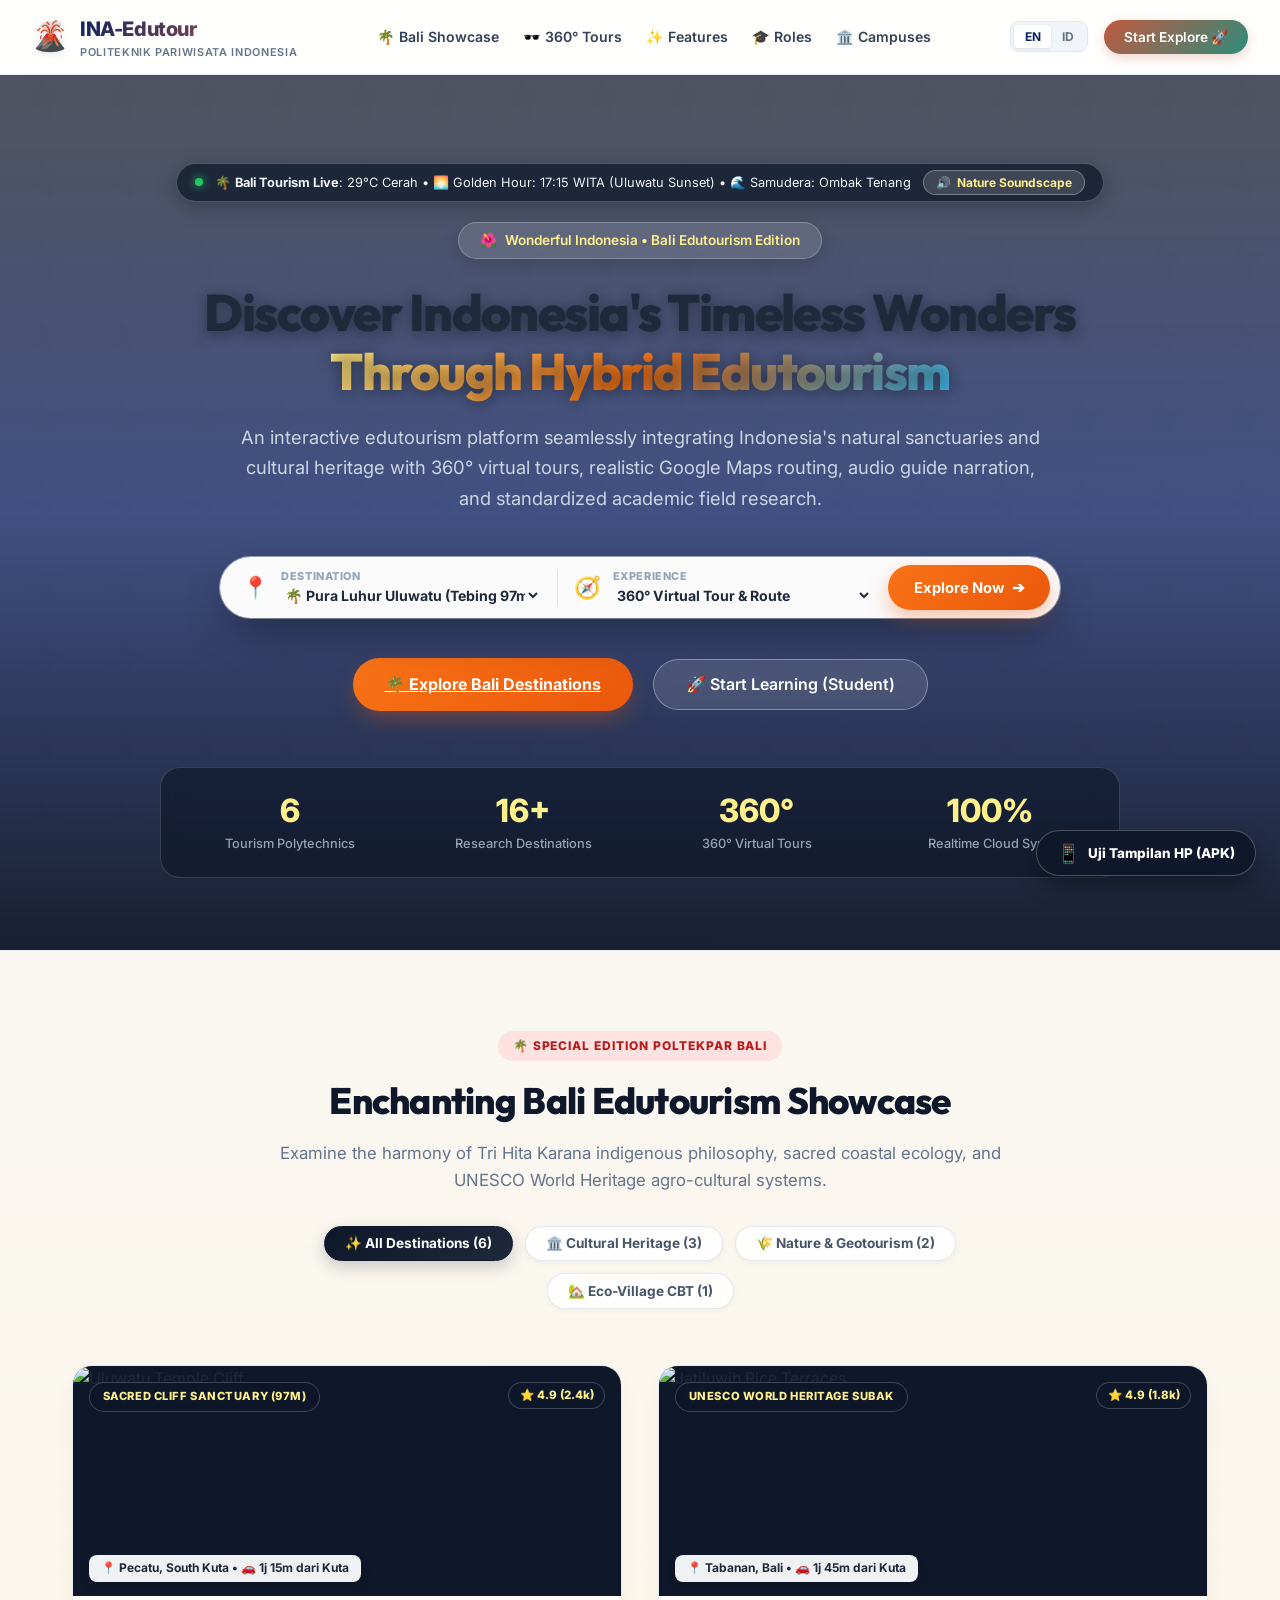
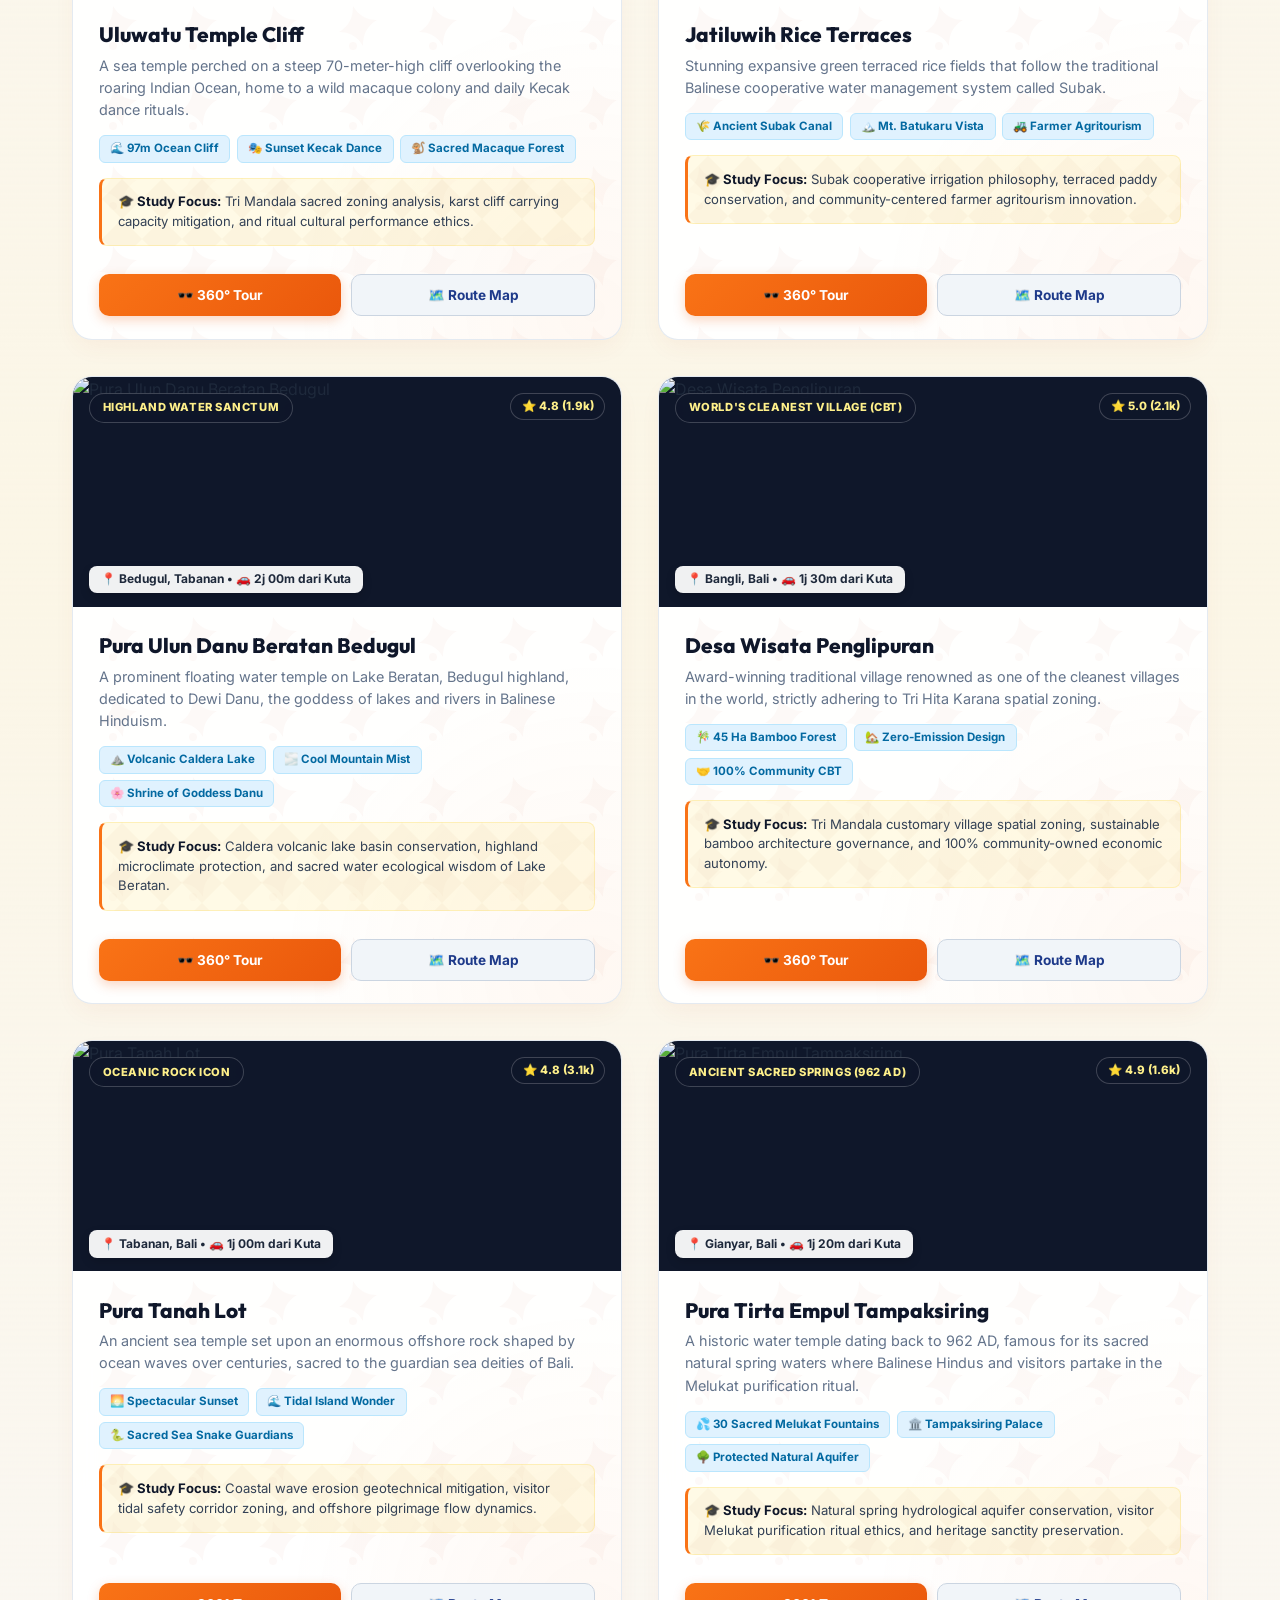
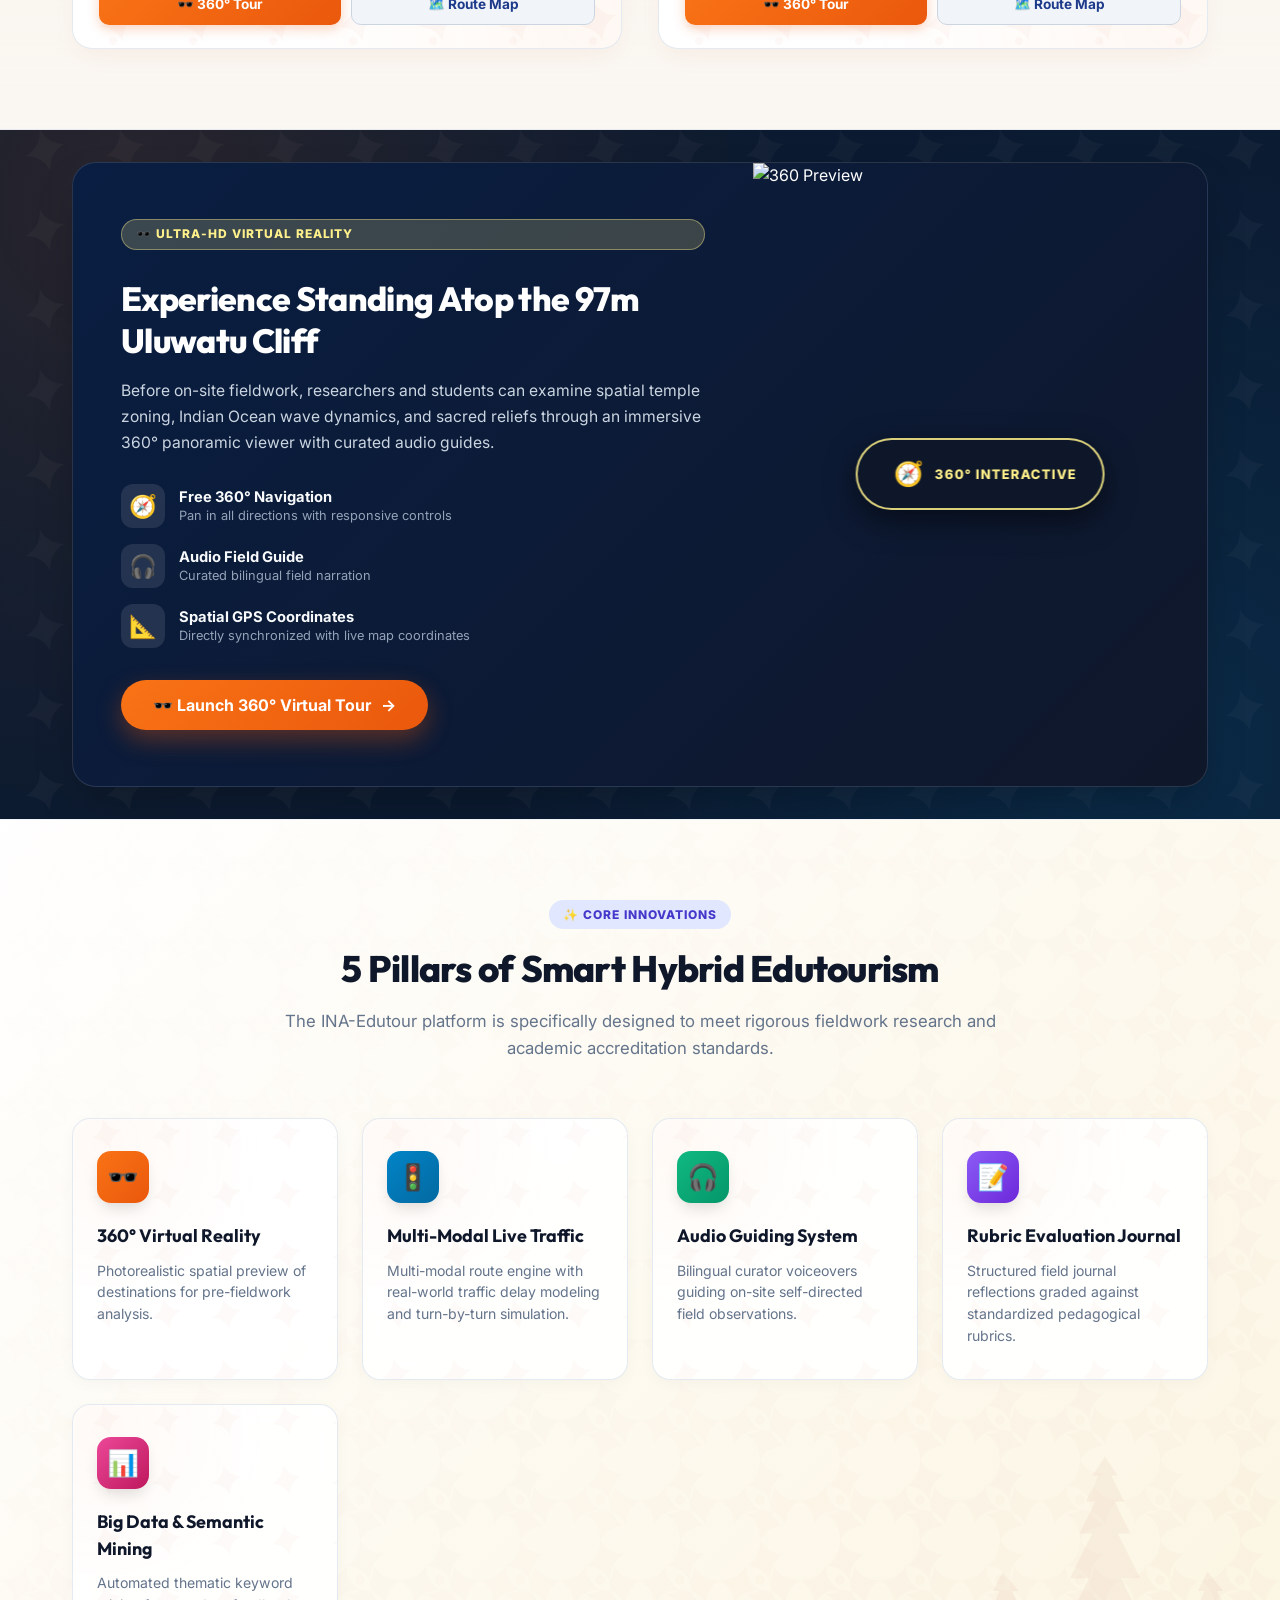
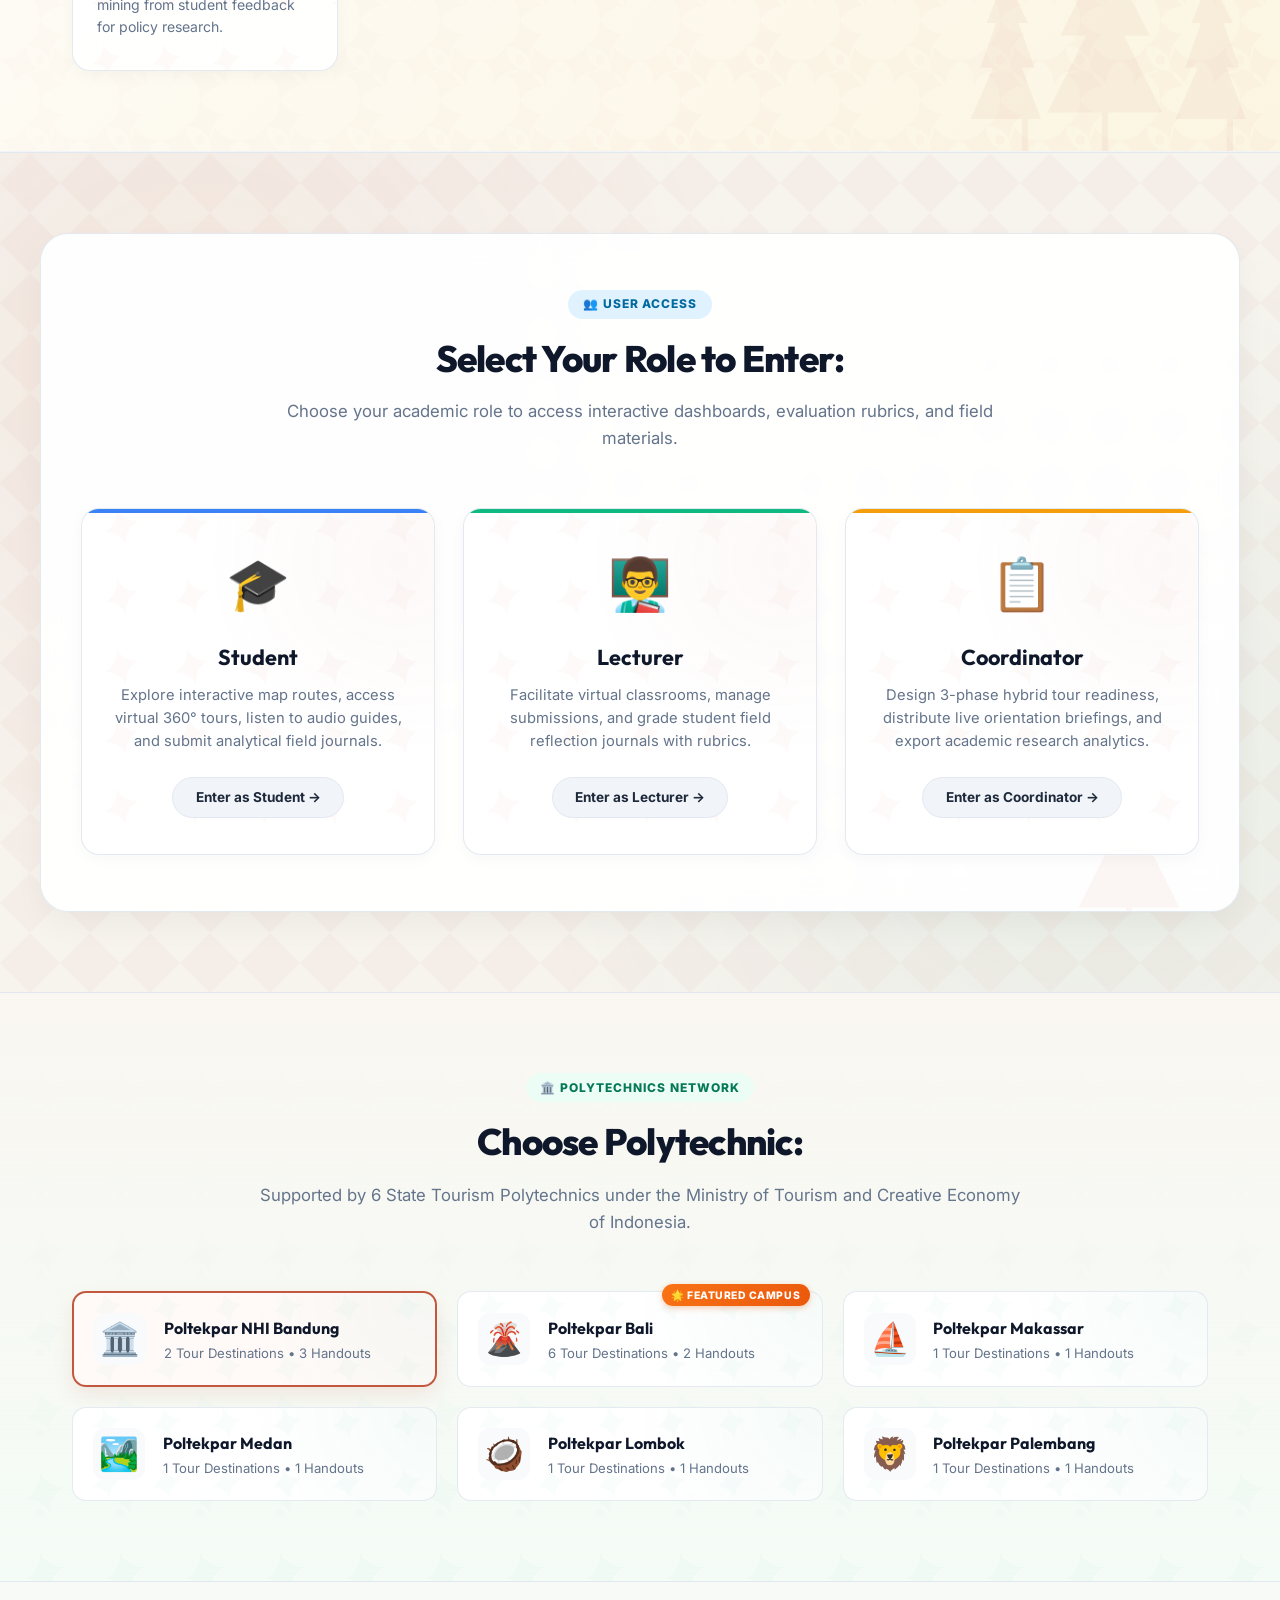
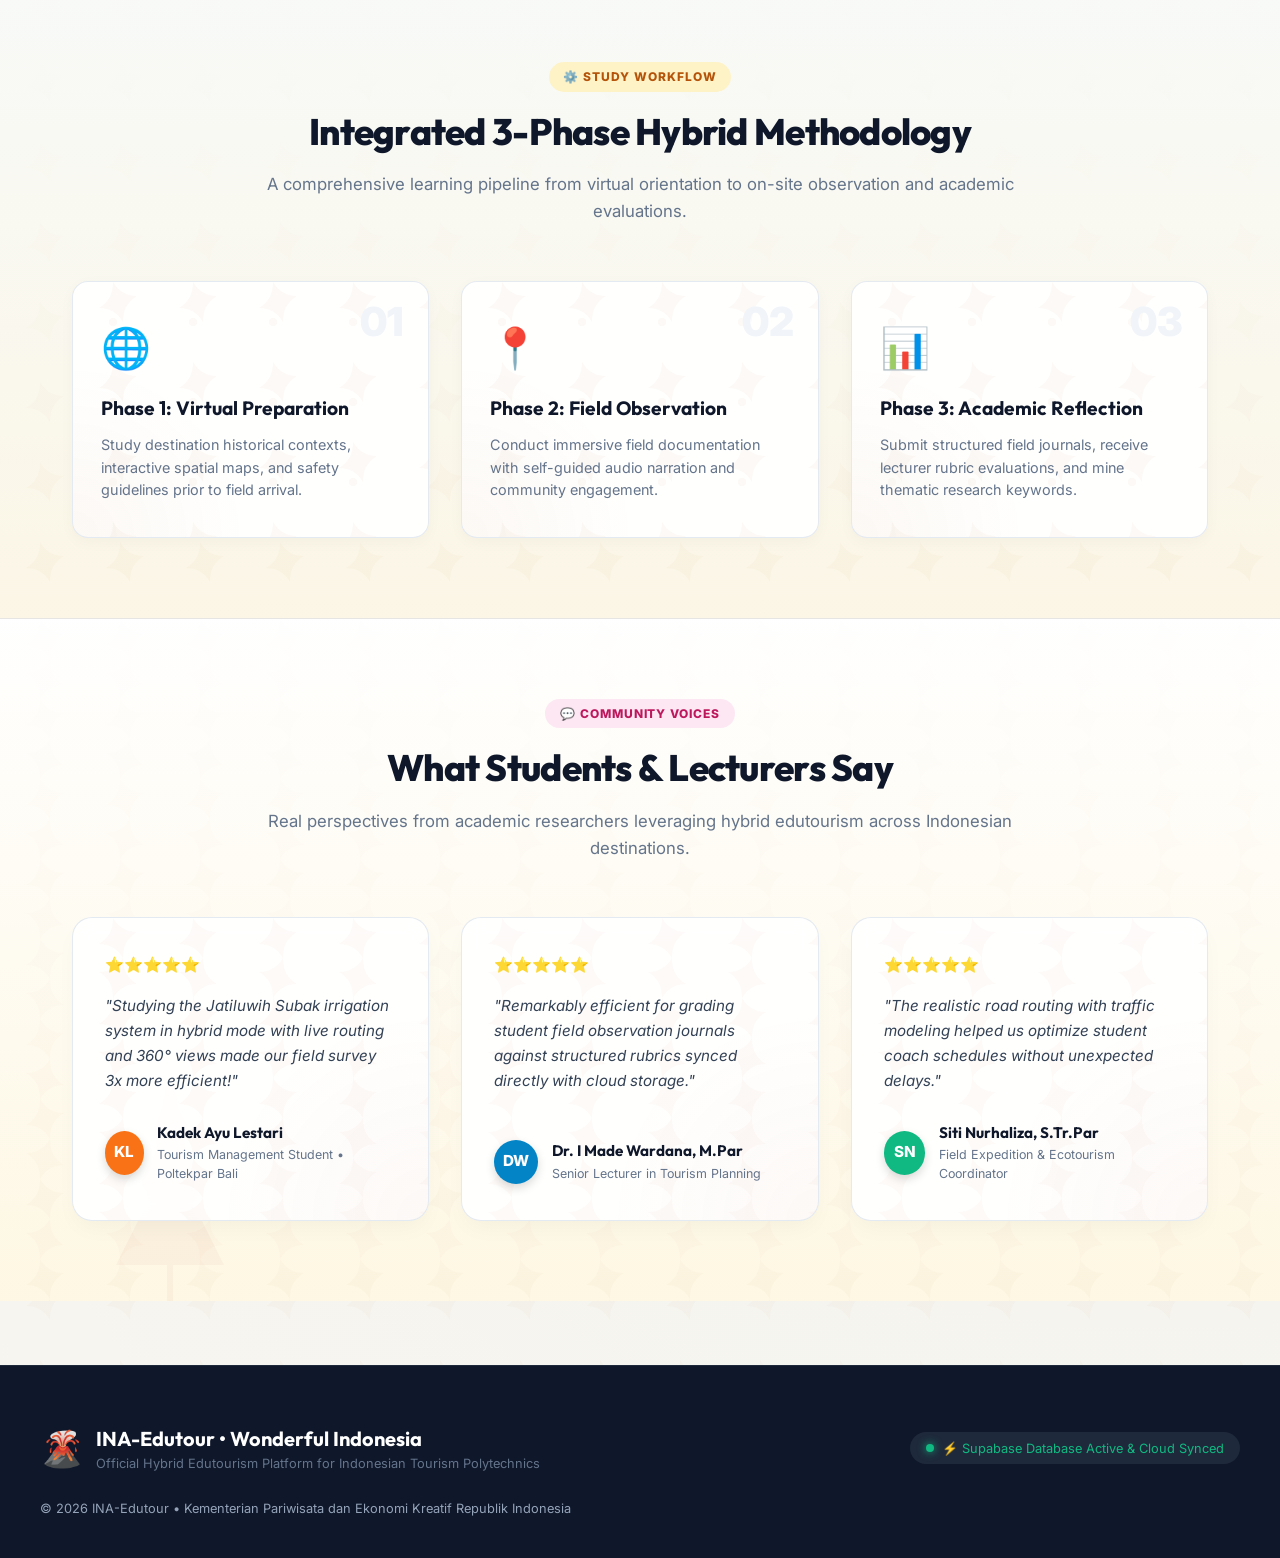
==== commit 257d6482: "feat: add keep-alive ping on app load and local ping scripts for Supabase" ====
--- a/index.html
+++ b/index.html
@@ -19,7 +19,7 @@
         crossorigin=""/>
 
   <!-- Global Application Styling Custom Sheet -->
-  <link rel="stylesheet" href="./style.css?v=3.3">
+  <link rel="stylesheet" href="./style.css?v=3.4">
 </head>
 <body>
 
@@ -33,13 +33,13 @@
 
   <!-- Supabase JS Client SDK from CDN -->
   <script src="https://cdn.jsdelivr.net/npm/@supabase/supabase-js@2"></script>
-  <script src="./supabaseClient.js?v=3.3"></script>
+  <script src="./supabaseClient.js?v=3.4"></script>
 
   <!-- Static Data Store -->
-  <script src="./data.js?v=3.3"></script>
+  <script src="./data.js?v=3.4"></script>
 
   <!-- ES6 App Logic Entrypoint with Cache-Buster -->
-  <script src="./app.js?v=3.3"></script>
+  <script src="./app.js?v=3.4"></script>
 
 </body>
 </html>
